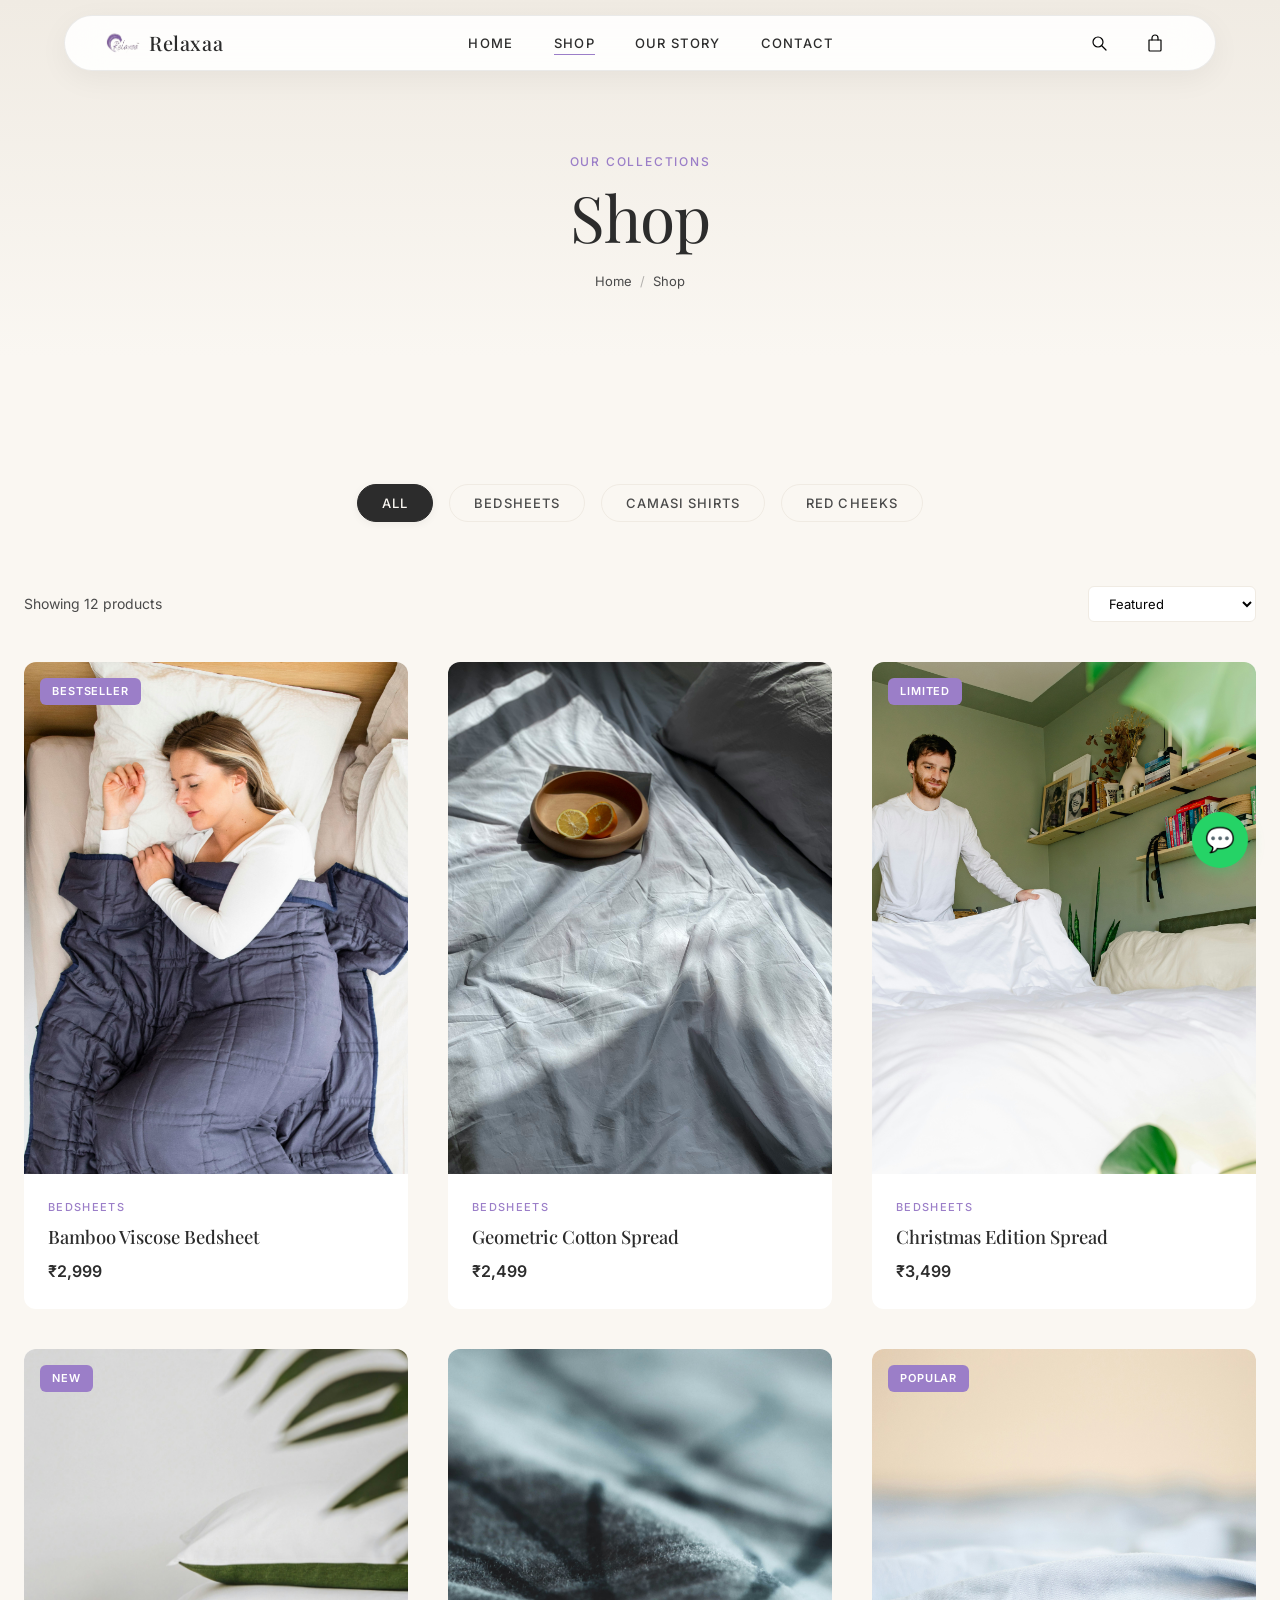
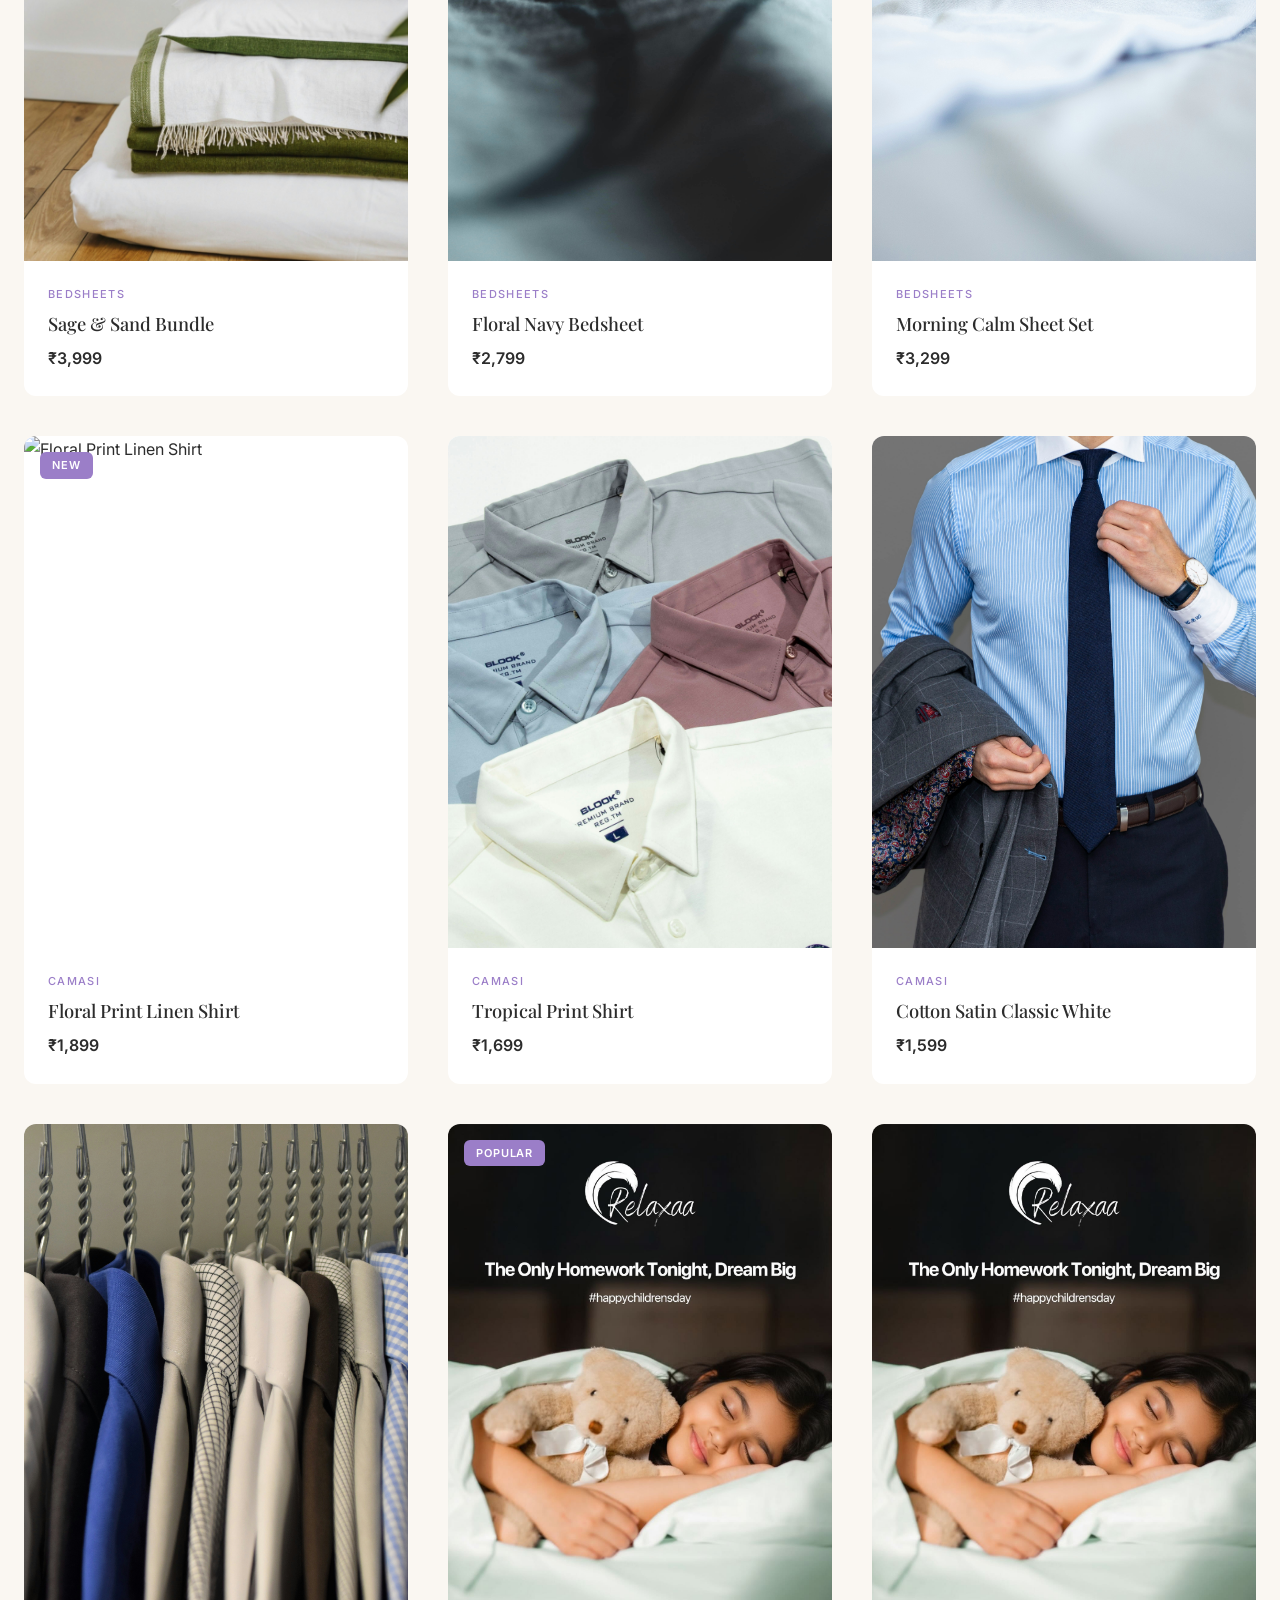
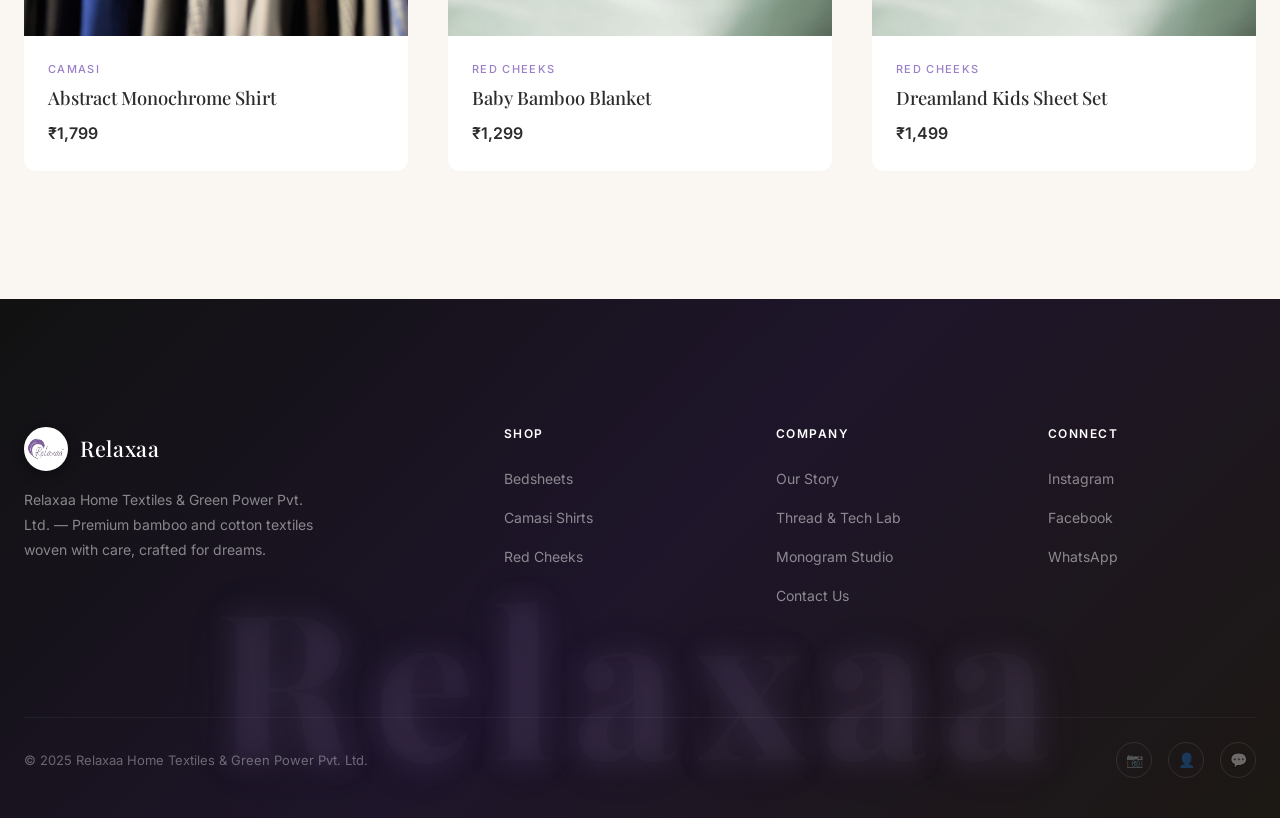
==== checkout.html @ 86653cc5 "initial project commit" ====
<!DOCTYPE html>
<html lang="en">

<head>
    <meta charset="UTF-8">
    <meta name="viewport" content="width=device-width, initial-scale=1.0">
    <title>Checkout — Relaxaa</title>
    <meta name="description" content="Secure Checkout. Finalize your order details to proceed to secure payment.">
    <link rel="stylesheet" href="css/styles.css">
    <style>
        /* Checkout Layout */
        .checkout-grid {
            display: grid;
            grid-template-columns: 1.15fr 0.85fr;
            gap: var(--space-2xl);
            align-items: start;
            margin-bottom: var(--space-3xl);
        }

        @media (max-width: 992px) {
            .checkout-grid {
                grid-template-columns: 1fr;
                gap: var(--space-xl);
            }
        }

        /* Forms Styling */
        .checkout-form-card {
            background: var(--white);
            border: 1px solid var(--cream-dark);
            border-radius: var(--radius-lg);
            padding: var(--space-xl);
            box-shadow: var(--shadow-sm);
        }

        .form-row {
            display: grid;
            grid-template-columns: 1fr 1fr;
            gap: var(--space-md);
            margin-bottom: var(--space-md);
        }

        @media (max-width: 576px) {
            .form-row {
                grid-template-columns: 1fr;
                gap: var(--space-sm);
                margin-bottom: var(--space-sm);
            }
        }

        .form-group {
            margin-bottom: var(--space-md);
        }

        .form-label {
            display: block;
            font-size: 0.75rem;
            text-transform: uppercase;
            letter-spacing: 0.05em;
            font-weight: 600;
            color: var(--charcoal);
            margin-bottom: 6px;
        }

        .form-input {
            width: 100%;
            padding: 0.8125rem var(--space-md);
            border: 1.5px solid var(--cream-dark);
            border-radius: var(--radius-sm);
            font-size: 0.9375rem;
            font-family: inherit;
            color: var(--charcoal);
            outline: none;
            transition: border-color var(--duration-fast) var(--ease-out);
            background: var(--white);
        }

        .form-input:focus {
            border-color: var(--lavender);
        }

        /* Shipping Methods Options */
        .shipping-selector {
            border: 1.5px solid var(--cream-dark);
            border-radius: var(--radius-sm);
            padding: var(--space-md) var(--space-lg);
            margin-bottom: var(--space-sm);
            cursor: pointer;
            display: flex;
            justify-content: space-between;
            align-items: center;
            transition: all var(--duration-fast) var(--ease-out);
            background: var(--white);
        }

        .shipping-selector:hover {
            border-color: var(--lavender-light);
            background: var(--cream);
        }

        .shipping-selector.active {
            border-color: var(--lavender);
            background: var(--cream);
        }

        .shipping-details {
            display: flex;
            align-items: center;
            gap: var(--space-md);
        }

        .shipping-radio {
            appearance: none;
            width: 18px;
            height: 18px;
            border: 1.5px solid var(--cream-dark);
            border-radius: 50%;
            outline: none;
            cursor: pointer;
            display: flex;
            align-items: center;
            justify-content: center;
            transition: all var(--duration-fast) var(--ease-out);
            background: var(--white);
        }

        .shipping-radio:checked {
            border-color: var(--lavender);
            background: var(--lavender);
        }

        .shipping-radio:checked::after {
            content: '';
            width: 8px;
            height: 8px;
            background: var(--white);
            border-radius: 50%;
        }

        .shipping-desc h5 {
            font-family: var(--font-body);
            font-weight: 600;
            color: var(--charcoal);
            font-size: 0.9375rem;
            margin-bottom: 2px;
        }

        .shipping-desc p {
            color: var(--charcoal-light);
            font-size: 0.75rem;
        }

        .shipping-price {
            font-weight: 600;
            color: var(--charcoal);
            font-size: 0.9375rem;
        }

        /* Order Review Panel */
        .order-summary-card {
            position: sticky;
            top: calc(var(--nav-height) + var(--space-md));
            background: var(--cream-dark);
            border: 1px solid var(--cream-dark);
            border-radius: var(--radius-lg);
            padding: var(--space-xl);
            box-shadow: var(--shadow-sm);
        }

        .summary-items-list {
            max-height: 280px;
            overflow-y: auto;
            margin-bottom: var(--space-xl);
            padding-right: 4px;
        }

        /* Custom Scrollbar for list */
        .summary-items-list::-webkit-scrollbar {
            width: 4px;
        }

        .summary-items-list::-webkit-scrollbar-track {
            background: transparent;
        }

        .summary-items-list::-webkit-scrollbar-thumb {
            background: rgba(0, 0, 0, 0.1);
            border-radius: 2px;
        }

        .summary-item-row {
            display: grid;
            grid-template-columns: 60px 1fr auto;
            gap: var(--space-md);
            align-items: center;
            padding-bottom: var(--space-md);
            margin-bottom: var(--space-md);
            border-bottom: 1px solid rgba(0, 0, 0, 0.05);
        }

        .summary-item-row:last-child {
            border-bottom: none;
            margin-bottom: 0;
            padding-bottom: 0;
        }

        .summary-img {
            width: 60px;
            height: 60px;
            border-radius: var(--radius-sm);
            object-fit: cover;
            border: 1px solid rgba(0, 0, 0, 0.05);
        }

        .summary-name {
            font-size: 0.875rem;
            font-weight: 500;
            color: var(--charcoal);
            line-height: 1.3;
        }

        .summary-meta {
            font-size: 0.6875rem;
            color: var(--charcoal-light);
            margin-top: 2px;
        }

        .summary-price {
            font-size: 0.875rem;
            font-weight: 600;
            color: var(--charcoal);
        }

        .totals-breakdown {
            border-top: 1px solid rgba(0, 0, 0, 0.08);
            padding-top: var(--space-md);
            margin-bottom: var(--space-xl);
        }

        .breakdown-row {
            display: flex;
            justify-content: space-between;
            align-items: center;
            font-size: 0.875rem;
            color: var(--charcoal-light);
            margin-bottom: 8px;
        }

        .breakdown-row.total-row {
            font-family: var(--font-heading);
            font-size: 1.35rem;
            color: var(--charcoal);
            font-weight: 600;
            border-top: 1px solid rgba(0, 0, 0, 0.08);
            padding-top: var(--space-md);
            margin-top: var(--space-md);
            margin-bottom: 0;
        }
    </style>
</head>

<body>

    <!-- Navigation -->
    <nav class="navbar scrolled" id="navbar">
        <div class="nav-inner">
            <a href="home.html" class="nav-logo">
                <img src="assets/logo-full.jpg" alt="Relaxaa">
                Relaxaa
            </a>
            <ul class="nav-links">
                <li><a href="home.html" class="nav-link">Home</a></li>
                <li><a href="shop.html" class="nav-link">Shop</a></li>
                <li><a href="story.html" class="nav-link">Our Story</a></li>
                <li><a href="contact.html" class="nav-link">Contact</a></li>
            </ul>
            <div class="nav-actions">
                <button class="nav-action-btn" id="searchToggle" aria-label="Search"
                    onclick="window.location.href='shop.html'">
                    <svg xmlns="http://www.w3.org/2000/svg" width="20" height="20" viewBox="0 0 24 24" fill="none"
                        stroke="currentColor" stroke-width="2" stroke-linecap="round" stroke-linejoin="round">
                        <circle cx="11" cy="11" r="8"></circle>
                        <line x1="21" y1="21" x2="16.65" y2="16.65"></line>
                    </svg>
                </button>
                <button class="nav-action-btn" id="cartToggle" aria-label="Cart">
                    <svg viewBox="0 0 18 18" width="18" height="18" fill="none" stroke="currentColor" stroke-width="1.2" stroke-linecap="round" stroke-linejoin="round">
                        <path d="M3 6h12v10a1 1 0 0 1-1 1H4a1 1 0 0 1-1-1V6z"></path>
                        <path d="M6 6V4a3 3 0 0 1 6 0v2"></path>
                    </svg>
                    <span class="cart-badge" id="cartBadge">0</span>
                </button>
                <div class="hamburger" id="hamburger">
                    <span></span><span></span><span></span>
                </div>
            </div>
        </div>
    </nav>

    <div class="mobile-menu" id="mobileMenu">
        <a href="home.html">Home</a>
        <a href="shop.html">Shop</a>
        <a href="story.html">Our Story</a>
        <a href="contact.html">Contact</a>
    </div>

    <!-- Page Header -->
    <div class="page-header">
        <p class="text-caption">Transactional Funnel</p>
        <h1>Secure Checkout</h1>
        <div class="breadcrumb">
            <a href="home.html">Home</a>
            <span class="sep">/</span>
            <span>Checkout</span>
        </div>
    </div>

    <!-- Checkout Main Section -->
    <section class="section">
        <div class="container">
            <div class="checkout-grid">
                <!-- Left panel: Delivery details -->
                <div class="reveal-left">
                    <form class="checkout-form-card" id="checkoutForm" onsubmit="return false;">
                        <h3 style="margin-bottom: var(--space-md); font-family: var(--font-body); font-weight: 600;">1.
                            Contact Details</h3>
                        <div class="form-row">
                            <div class="form-group">
                                <label class="form-label" for="checkoutEmail">Email Address</label>
                                <input type="email" class="form-input" id="checkoutEmail" required
                                    placeholder="name@domain.com">
                            </div>
                            <div class="form-group">
                                <label class="form-label" for="checkoutMobile">Mobile Phone</label>
                                <input type="tel" class="form-input" id="checkoutMobile" required
                                    placeholder="e.g. +91 98765 43210">
                            </div>
                        </div>

                        <h3
                            style="margin-top: var(--space-xl); margin-bottom: var(--space-md); font-family: var(--font-body); font-weight: 600;">
                            2. Delivery Address</h3>
                        <div class="form-row">
                            <div class="form-group">
                                <label class="form-label" for="checkoutFirstName">First Name</label>
                                <input type="text" class="form-input" id="checkoutFirstName" required
                                    placeholder="John">
                            </div>
                            <div class="form-group">
                                <label class="form-label" for="checkoutLastName">Last Name</label>
                                <input type="text" class="form-input" id="checkoutLastName" required placeholder="Doe">
                            </div>
                        </div>

                        <div class="form-group">
                            <label class="form-label" for="checkoutStreet">Street Address</label>
                            <input type="text" class="form-input" id="checkoutStreet" required
                                placeholder="Flat, suite, street name">
                        </div>

                        <div class="form-row">
                            <div class="form-group">
                                <label class="form-label" for="checkoutCity">Town / City</label>
                                <input type="text" class="form-input" id="checkoutCity" required placeholder="Mumbai">
                            </div>
                            <div class="form-group">
                                <label class="form-label" for="checkoutZip">Postal Code / ZIP</label>
                                <input type="text" class="form-input" id="checkoutZip" required placeholder="400001">
                            </div>
                        </div>

                        <h3
                            style="margin-top: var(--space-xl); margin-bottom: var(--space-md); font-family: var(--font-body); font-weight: 600;">
                            3. Shipping Method</h3>

                        <div class="shipping-selector active" id="shipStandardBox">
                            <div class="shipping-details">
                                <input type="radio" name="shippingMethod" id="shippingStandard" class="shipping-radio"
                                    checked value="standard">
                                <div class="shipping-desc">
                                    <h5>Standard Home Delivery</h5>
                                    <p>Delivery inside 3-5 working days</p>
                                </div>
                            </div>
                            <span class="shipping-price" id="shippingStandardCost">₹99</span>
                        </div>

                        <div class="shipping-selector" id="shipExpressBox">
                            <div class="shipping-details">
                                <input type="radio" name="shippingMethod" id="shippingExpress" class="shipping-radio"
                                    value="express">
                                <div class="shipping-desc">
                                    <h5>Express Courier Delivery</h5>
                                    <p>Guaranteed delivery in 1-2 working days</p>
                                </div>
                            </div>
                            <span class="shipping-price">₹249</span>
                        </div>
                    </form>
                </div>

                <!-- Right panel: Checkout Summary -->
                <div class="reveal-right">
                    <div class="order-summary-card">
                        <h3 style="margin-bottom: var(--space-md); font-family: var(--font-body); font-weight: 600;">
                            Order Summary</h3>

                        <div class="summary-items-list" id="checkoutSummaryList">
                            <!-- Populated dynamically by checkout.js -->
                        </div>

                        <div class="totals-breakdown">
                            <div class="breakdown-row">
                                <span>Cart Subtotal</span>
                                <span id="checkoutSubtotal">₹0</span>
                            </div>
                            <div class="breakdown-row">
                                <span>Shipping Fee</span>
                                <span id="checkoutShipping">₹99</span>
                            </div>
                            <div class="breakdown-row">
                                <span>Taxes (Included)</span>
                                <span id="checkoutTax">₹0</span>
                            </div>
                            <div class="breakdown-row total-row">
                                <span>Grand Total</span>
                                <span id="checkoutGrandTotal">₹0</span>
                            </div>
                        </div>

                        <button class="btn btn-primary" id="btnProceedToPayment" style="width:100%;">Proceed to
                            Payment</button>
                    </div>
                </div>
            </div>
        </div>
    </section>

    <!-- Footer -->
    <footer class="site-footer">
        <div class="container">
            <div class="footer-grid">
                <div class="footer-brand">
                    <div class="nav-logo" style="color:var(--white);margin-bottom:var(--space-sm);">
                        <img src="assets/logo-full.jpg" alt="Relaxaa"
                            style="height:32px;width:32px;border-radius:50%;object-fit:cover;">
                        Relaxaa
                    </div>
                    <p>Premium bamboo and cotton textiles woven with care, crafted for dreams.</p>
                </div>
                <div>
                    <h4 class="footer-heading">Shop</h4>
                    <ul class="footer-links">
                        <li><a href="shop.html?category=bedsheets">Bedsheets</a></li>
                        <li><a href="shop.html?category=camasi">Camasi Shirts</a></li>
                        <li><a href="shop.html?category=redcheeks">Red Cheeks</a></li>
                    </ul>
                </div>
                <div>
                    <h4 class="footer-heading">Company</h4>
                    <ul class="footer-links">
                        <li><a href="story.html">Our Story</a></li>
                        <li><a href="science.html">Thread & Tech Lab</a></li>
                        <li><a href="personalize.html">Monogram Studio</a></li>
                        <li><a href="contact.html">Contact Us</a></li>
                    </ul>
                </div>
                <div>
                    <h4 class="footer-heading">Connect</h4>
                    <ul class="footer-links">
                        <li><a href="https://instagram.com/relaxaa.official" target="_blank">Instagram</a></li>
                        <li><a href="#">Facebook</a></li>
                        <li><a href="#">WhatsApp</a></li>
                    </ul>
                </div>
            </div>
            <div class="footer-bottom">
                <span>© 2025 Relaxaa Home Textiles & Green Power Pvt. Ltd.</span>
            </div>
        </div>
    </footer>

    <!-- Cart Sidebar (Will not be toggled during checkout, but kept for UI consistency) -->
    <div class="cart-overlay" id="cartOverlay"></div>
    <aside class="cart-sidebar" id="cartSidebar">
        <div class="cart-header">
            <h3>Your Cart</h3><button class="cart-close" id="cartClose">✕</button>
        </div>
        <div class="cart-items" id="cartItems">
            <div class="cart-empty">
                <div class="cart-empty-icon">🛒</div>
                <p>Your cart is empty</p>
            </div>
        </div>
        <div class="cart-footer" id="cartFooter" style="display:none;">
            <div class="cart-total"><span>Total</span><span id="cartTotal">₹0</span></div><button
                class="btn btn-primary" style="width:100%;">Checkout</button>
        </div>
    </aside>

    <script src="js/main.js"></script>
    <script src="js/cart.js"></script>
    <script src="js/checkout.js"></script>
</body>

</html>
---- css/styles.css ----
/* ========================================================
   RELAXAA — Global Design System
   Premium Bamboo Textiles Ecommerce
   ======================================================== */

/* ─── Google Fonts ─── */
@import url('https://fonts.googleapis.com/css2?family=Inter:wght@300;400;500;600;700&family=Playfair+Display:ital,wght@0,400;0,500;0,600;0,700;1,400&display=swap');

/* ─── Design Tokens ─── */
:root {
  /* Palette */
  --cream: #FAF7F2;
  --cream-dark: #F0EBE3;
  --lavender: #9B7EC8;
  --lavender-light: #C4B1E0;
  --lavender-glow: rgba(155, 126, 200, 0.35);
  --charcoal: #2C2C2C;
  --charcoal-light: #4A4A4A;
  --bamboo-green: #7BAE7F;
  --bamboo-dark: #5A8F5E;
  --gold: #C9A96E;
  --gold-light: #DDBF8A;
  --rose: #D4A0A0;
  --white: #FFFFFF;
  --black: #111111;
  --overlay: rgba(17, 17, 17, 0.45);
  --glass-bg: rgba(255, 255, 255, 0.85);
  --glass-border: rgba(255, 255, 255, 0.25);

  /* Typography */
  --font-heading: 'Playfair Display', 'Georgia', serif;
  --font-body: 'Inter', 'Helvetica Neue', sans-serif;

  /* Spacing */
  --space-xs: 0.5rem;
  --space-sm: 1rem;
  --space-md: 1.5rem;
  --space-lg: 2.5rem;
  --space-xl: 4rem;
  --space-2xl: 6rem;
  --space-3xl: 8rem;

  /* Radius */
  --radius-sm: 6px;
  --radius-md: 12px;
  --radius-lg: 20px;
  --radius-full: 50%;

  /* Shadows */
  --shadow-sm: 0 2px 8px rgba(0, 0, 0, 0.06);
  --shadow-md: 0 4px 20px rgba(0, 0, 0, 0.08);
  --shadow-lg: 0 8px 40px rgba(0, 0, 0, 0.12);
  --shadow-glow: 0 0 40px var(--lavender-glow);

  /* Transitions */
  --ease-out: cubic-bezier(0.25, 0.46, 0.45, 0.94);
  --ease-smooth: cubic-bezier(0.22, 1, 0.36, 1);
  --duration-fast: 0.2s;
  --duration-normal: 0.4s;
  --duration-slow: 0.7s;

  /* Layout */
  --max-width: 1280px;
  --nav-height: 56px;
}


/* ─── Reset ─── */
*,
*::before,
*::after {
  margin: 0;
  padding: 0;
  box-sizing: border-box;
}

html {
  scroll-behavior: smooth;
  font-size: 16px;
  -webkit-font-smoothing: antialiased;
  -moz-osx-font-smoothing: grayscale;
}

body {
  font-family: var(--font-body);
  font-weight: 400;
  line-height: 1.7;
  color: var(--charcoal);
  background-color: var(--cream);
  overflow-x: hidden;
}

img {
  max-width: 100%;
  height: auto;
  display: block;
}

a {
  text-decoration: none;
  color: inherit;
  transition: color var(--duration-fast) var(--ease-out);
}

ul,
ol {
  list-style: none;
}

button {
  font-family: inherit;
  cursor: pointer;
  border: none;
  background: none;
}

input,
textarea,
select {
  font-family: inherit;
  font-size: 1rem;
  border: none;
  outline: none;
  background: none;
}


/* ─── Typography ─── */
h1,
h2,
h3,
h4,
h5 {
  font-family: var(--font-heading);
  font-weight: 400;
  line-height: 1.15;
  color: var(--charcoal);
}

h1 {
  font-size: clamp(2.4rem, 5vw, 4.5rem);
  letter-spacing: -0.02em;
}

h2 {
  font-size: clamp(2rem, 4vw, 3.2rem);
  letter-spacing: -0.015em;
}

h3 {
  font-size: clamp(1.5rem, 3vw, 2rem);
}

h4 {
  font-size: clamp(1.2rem, 2vw, 1.5rem);
}

.text-sm {
  font-size: 0.875rem;
}

.text-xs {
  font-size: 0.75rem;
}

.text-lg {
  font-size: 1.125rem;
}

.text-caption {
  font-size: 0.75rem;
  text-transform: uppercase;
  letter-spacing: 0.15em;
  font-weight: 500;
  color: var(--charcoal-light);
}


/* ─── Layout Utilities ─── */
.container {
  max-width: var(--max-width);
  margin: 0 auto;
  padding: 0 var(--space-md);
}

.section {
  padding: var(--space-3xl) 0;
}

.grid {
  display: grid;
  gap: var(--space-md);
}

.flex {
  display: flex;
  align-items: center;
}

.flex-between {
  display: flex;
  align-items: center;
  justify-content: space-between;
}


/* ─── Buttons ─── */
.btn {
  display: inline-flex;
  align-items: center;
  justify-content: center;
  gap: 0.5rem;
  padding: 1rem 2.5rem;
  font-size: 0.875rem;
  font-weight: 600;
  text-transform: uppercase;
  letter-spacing: 0.12em;
  border-radius: var(--radius-sm);
  transition: all var(--duration-normal) var(--ease-smooth);
  position: relative;
  overflow: hidden;
}

.btn::after {
  content: '';
  position: absolute;
  inset: 0;
  background: linear-gradient(120deg, transparent 30%, rgba(255, 255, 255, 0.15) 50%, transparent 70%);
  transform: translateX(-100%);
  transition: transform 0.6s var(--ease-smooth);
}

.btn:hover::after {
  transform: translateX(100%);
}

.btn-primary {
  background: var(--charcoal);
  color: var(--cream);
}

.btn-primary:hover {
  background: var(--lavender);
  transform: translateY(-2px);
  box-shadow: var(--shadow-glow);
}

.btn-secondary {
  background: transparent;
  color: var(--charcoal);
  border: 1.5px solid var(--charcoal);
}

.btn-secondary:hover {
  background: var(--charcoal);
  color: var(--cream);
  transform: translateY(-2px);
}

.btn-ghost {
  background: transparent;
  color: var(--charcoal);
  padding: 0.5rem 0;
  text-transform: none;
  letter-spacing: 0.04em;
  border-bottom: 1px solid var(--charcoal);
  border-radius: 0;
}

.btn-ghost:hover {
  color: var(--lavender);
  border-color: var(--lavender);
}


.navbar {
  position: fixed;
  top: 0;
  left: 0;
  width: 100%;
  height: var(--nav-height);
  z-index: 1000;
  transition: all 0.3s cubic-bezier(0.25, 1, 0.5, 1);
  background: rgba(255, 255, 255, 0.72);
  backdrop-filter: saturate(180%) blur(20px);
  -webkit-backdrop-filter: saturate(180%) blur(20px);
  border-bottom: 1px solid rgba(0, 0, 0, 0.08);
  border-radius: 0;
  box-shadow: none;
}

.navbar.scrolled {
  top: 15px;
  left: 5%;
  width: 90%;
  height: 56px;
  background: rgba(255, 255, 255, 0.9);
  border: 1px solid rgba(0, 0, 0, 0.08);
  border-radius: 100px;
  box-shadow: 0 8px 30px rgba(0, 0, 0, 0.05);
}

.navbar.scrolled .nav-inner {
  padding: 0 var(--space-lg);
}

.navbar.scrolled .nav-logo img {
  height: 36px !important;
  width: 36px !important;
}

@media (min-width: 1400px) {
  .navbar.scrolled {
    left: calc((100vw - var(--max-width)) / 2);
    width: var(--max-width);
  }
}

.nav-inner {
  max-width: var(--max-width);
  margin: 0 auto;
  padding: 0 var(--space-md);
  height: 100%;
  display: flex;
  align-items: center;
  justify-content: space-between;
  position: relative;
  transition: all 0.3s cubic-bezier(0.25, 1, 0.5, 1);
}

.nav-logo {
  font-family: var(--font-heading);
  font-size: 1.25rem;
  font-weight: 500;
  letter-spacing: 0.03em;
  color: var(--charcoal);
  display: flex;
  align-items: center;
  gap: 0.5rem;
  transition: all 0.3s var(--ease-smooth);
}

.nav-logo img {
  height: 38px !important;
  width: 38px !important;
  border-radius: 50%;
  object-fit: cover;
  transition: all 0.3s cubic-bezier(0.25, 1, 0.5, 1);
}

.nav-links {
  display: flex;
  gap: var(--space-lg);
}

.nav-link {
  font-size: 0.8125rem;
  font-weight: 500;
  text-transform: uppercase;
  letter-spacing: 0.1em;
  color: var(--charcoal);
  position: relative;
  padding: 0.25rem 0;
}

.nav-link::after {
  content: '';
  position: absolute;
  bottom: 0;
  left: 0;
  width: 0;
  height: 1.5px;
  background: var(--lavender);
  transition: width var(--duration-normal) var(--ease-smooth);
}

.nav-link:hover::after,
.nav-link.active::after {
  width: 100%;
}

.nav-link:hover {
  color: var(--lavender);
}

.nav-actions {
  display: flex;
  align-items: center;
  gap: var(--space-sm);
}

.nav-action-btn {
  width: 40px;
  height: 40px;
  display: flex;
  align-items: center;
  justify-content: center;
  border-radius: var(--radius-full);
  transition: all var(--duration-fast) var(--ease-out);
  position: relative;
  font-size: 1.25rem;
}

.nav-action-btn:hover {
  background: var(--cream-dark);
}

.cart-badge {
  position: absolute;
  top: 2px;
  right: 2px;
  width: 18px;
  height: 18px;
  background: var(--lavender);
  color: var(--white);
  font-size: 0.625rem;
  font-weight: 600;
  border-radius: var(--radius-full);
  display: flex;
  align-items: center;
  justify-content: center;
  opacity: 0;
  transform: scale(0);
  transition: all var(--duration-fast) var(--ease-smooth);
}

.cart-badge.visible {
  opacity: 1;
  transform: scale(1);
}

/* Mobile Hamburger */
.hamburger {
  display: none;
  flex-direction: column;
  justify-content: center;
  align-items: center;
  gap: 4px;
  width: 16px;
  height: 16px;
  cursor: pointer;
  z-index: 1001;
}

.hamburger span {
  display: block;
  width: 100%;
  height: 1.2px;
  background: var(--charcoal);
  transition: transform 0.25s cubic-bezier(0.25, 1, 0.5, 1), opacity 0.25s cubic-bezier(0.25, 1, 0.5, 1);
  transform-origin: center;
}

.hamburger.active span:nth-child(1) {
  transform: translateY(5.2px) rotate(45deg);
}

.hamburger.active span:nth-child(2) {
  opacity: 0;
  transform: scaleX(0);
}

.hamburger.active span:nth-child(3) {
  transform: translateY(-5.2px) rotate(-45deg);
}



/* ─── Hero Section ─── */
.hero {
  position: relative;
  height: 100vh;
  min-height: 600px;
  display: flex;
  align-items: center;
  justify-content: center;
  overflow: hidden;
}

.hero-video-bg {
  position: absolute;
  inset: 0;
  z-index: 0;
}

.hero-video-bg video {
  width: 100%;
  height: 100%;
  object-fit: cover;
}

.hero-overlay {
  position: absolute;
  inset: 0;
  background: linear-gradient(180deg,
      rgba(17, 17, 17, 0.05) 0%,
      rgba(17, 17, 17, 0.18) 50%,
      rgba(17, 17, 17, 0.35) 100%);
  z-index: 1;
}

.hero-content {
  position: relative;
  z-index: 2;
  text-align: center;
  color: var(--white);
  max-width: 720px;
  padding: 0 var(--space-md);
}

.hero-content h1 {
  color: var(--white);
  font-weight: 300;
  margin-bottom: var(--space-sm);
  text-shadow: 0 2px 20px rgba(0, 0, 0, 0.3);
}

.hero-content p {
  font-size: 1.125rem;
  font-weight: 300;
  margin-bottom: var(--space-lg);
  opacity: 0.9;
  line-height: 1.8;
}

.hero .btn-primary {
  background: rgba(255, 255, 255, 0.15);
  backdrop-filter: blur(10px);
  border: 1px solid rgba(255, 255, 255, 0.3);
  color: var(--white);
}

.hero .btn-primary:hover {
  background: var(--lavender);
  border-color: var(--lavender);
  box-shadow: var(--shadow-glow);
}

.hero-scroll-indicator {
  position: absolute;
  bottom: 2rem;
  left: 50%;
  transform: translateX(-50%);
  z-index: 2;
  display: flex;
  flex-direction: column;
  align-items: center;
  gap: 0.5rem;
  color: var(--white);
  opacity: 0.7;
  animation: float 2.5s ease-in-out infinite;
}

.hero-scroll-indicator span {
  font-size: 0.625rem;
  text-transform: uppercase;
  letter-spacing: 0.2em;
}

.scroll-line {
  width: 1px;
  height: 40px;
  background: linear-gradient(to bottom, var(--white), transparent);
  animation: scrollPulse 2s ease-in-out infinite;
}


/* ─── Section Headers ─── */
.section-header {
  text-align: center;
  margin-bottom: var(--space-xl);
}

.section-header .text-caption {
  margin-bottom: var(--space-xs);
  color: var(--lavender);
}

.section-header h2 {
  margin-bottom: var(--space-sm);
}

.section-header p {
  max-width: 560px;
  margin: 0 auto;
  color: var(--charcoal-light);
}

.section-divider {
  width: 60px;
  height: 1.5px;
  background: linear-gradient(to right, var(--lavender), var(--gold));
  margin: var(--space-sm) auto;
  border: none;
}


/* ─── Product Cards ─── */
.product-card {
  background: var(--white);
  border-radius: var(--radius-md);
  overflow: hidden;
  transition: all var(--duration-normal) var(--ease-smooth);
  cursor: pointer;
  position: relative;
}

.product-card:hover {
  transform: translateY(-8px);
  box-shadow: var(--shadow-lg);
}

.product-card-image {
  position: relative;
  aspect-ratio: 3 / 4;
  overflow: hidden;
}

.product-card-image img {
  width: 100%;
  height: 100%;
  object-fit: cover;
  transition: transform var(--duration-slow) var(--ease-smooth);
}

.product-card:hover .product-card-image img {
  transform: scale(1.06);
}

.product-card-badge {
  position: absolute;
  top: var(--space-sm);
  left: var(--space-sm);
  padding: 0.25rem 0.75rem;
  background: var(--lavender);
  color: var(--white);
  font-size: 0.6875rem;
  font-weight: 600;
  text-transform: uppercase;
  letter-spacing: 0.08em;
  border-radius: var(--radius-sm);
}

.product-card-actions {
  position: absolute;
  bottom: var(--space-sm);
  right: var(--space-sm);
  display: flex;
  gap: 0.5rem;
  opacity: 0;
  transform: translateY(10px);
  transition: all var(--duration-normal) var(--ease-smooth);
}

.product-card:hover .product-card-actions {
  opacity: 1;
  transform: translateY(0);
}

.product-card-action-btn {
  width: 40px;
  height: 40px;
  background: var(--white);
  border-radius: var(--radius-full);
  display: flex;
  align-items: center;
  justify-content: center;
  box-shadow: var(--shadow-md);
  transition: all var(--duration-fast) var(--ease-out);
  font-size: 1rem;
}

.product-card-action-btn:hover {
  background: var(--charcoal);
  color: var(--white);
}

.product-card-info {
  padding: var(--space-md);
}

.product-card-category {
  font-size: 0.6875rem;
  text-transform: uppercase;
  letter-spacing: 0.12em;
  color: var(--lavender);
  font-weight: 500;
  margin-bottom: 0.25rem;
}

.product-card-name {
  font-family: var(--font-heading);
  font-size: 1.15rem;
  font-weight: 500;
  margin-bottom: 0.375rem;
  color: var(--charcoal);
}

.product-card-price {
  font-size: 1rem;
  font-weight: 600;
  color: var(--charcoal);
}

.product-card-price .original-price {
  color: var(--charcoal-light);
  text-decoration: line-through;
  font-weight: 400;
  font-size: 0.875rem;
  margin-left: 0.5rem;
}


/* ─── Collection Cards ─── */
.collection-card {
  position: relative;
  border-radius: var(--radius-lg);
  overflow: hidden;
  aspect-ratio: 4 / 5;
  cursor: pointer;
}

.collection-card img {
  width: 100%;
  height: 100%;
  object-fit: cover;
  transition: transform var(--duration-slow) var(--ease-smooth);
}

.collection-card:hover img {
  transform: scale(1.08);
}

.collection-card-overlay {
  position: absolute;
  inset: 0;
  background: linear-gradient(0deg, rgba(0, 0, 0, 0.6) 0%, transparent 60%);
  display: flex;
  flex-direction: column;
  justify-content: flex-end;
  padding: var(--space-lg);
  transition: background var(--duration-normal) var(--ease-out);
}

.collection-card:hover .collection-card-overlay {
  background: linear-gradient(0deg, rgba(0, 0, 0, 0.7) 0%, rgba(0, 0, 0, 0.1) 60%);
}

.collection-card-overlay h3 {
  color: var(--white);
  font-size: 1.75rem;
  margin-bottom: 0.5rem;
}

.collection-card-overlay p {
  color: rgba(255, 255, 255, 0.8);
  font-size: 0.875rem;
  margin-bottom: var(--space-sm);
}

.collection-card-overlay .btn-ghost {
  color: var(--white);
  border-color: rgba(255, 255, 255, 0.5);
  align-self: flex-start;
}

.collection-card-overlay .btn-ghost:hover {
  color: var(--lavender-light);
  border-color: var(--lavender-light);
}


/* ─── Glass Panel ─── */
.glass-panel {
  background: var(--glass-bg);
  backdrop-filter: blur(20px);
  -webkit-backdrop-filter: blur(20px);
  border: 1px solid var(--glass-border);
  border-radius: var(--radius-md);
}


/* ─── Split Section ─── */
.split-section {
  display: grid;
  grid-template-columns: 1fr 1fr;
  gap: var(--space-xl);
  align-items: center;
}

.split-section.reverse {
  direction: rtl;
}

.split-section.reverse>* {
  direction: ltr;
}

.split-image {
  border-radius: var(--radius-lg);
  overflow: hidden;
  aspect-ratio: 4 / 5;
}

.split-image img {
  width: 100%;
  height: 100%;
  object-fit: cover;
}

.split-text {
  padding: var(--space-xl);
}

.split-text .text-caption {
  margin-bottom: var(--space-sm);
  color: var(--lavender);
}

.split-text h2 {
  margin-bottom: var(--space-md);
}

.split-text p {
  color: var(--charcoal-light);
  margin-bottom: var(--space-lg);
}


/* ─── Carousel / Horizontal Scroll ─── */
.scroll-row {
  display: flex;
  gap: var(--space-md);
  overflow-x: auto;
  scroll-snap-type: x mandatory;
  padding-bottom: var(--space-sm);
  -ms-overflow-style: none;
  scrollbar-width: none;
}

.scroll-row::-webkit-scrollbar {
  display: none;
}

.scroll-row>* {
  scroll-snap-align: start;
  flex-shrink: 0;
}


/* ─── Instagram Grid ─── */
.instagram-grid {
  display: grid;
  grid-template-columns: repeat(6, 1fr);
  gap: 4px;
}

.instagram-item {
  aspect-ratio: 1;
  overflow: hidden;
  cursor: pointer;
  position: relative;
}

.instagram-item img {
  width: 100%;
  height: 100%;
  object-fit: cover;
  transition: transform var(--duration-normal) var(--ease-smooth);
}

.instagram-item:hover img {
  transform: scale(1.1);
}

.instagram-item::after {
  content: '♡';
  position: absolute;
  inset: 0;
  background: rgba(155, 126, 200, 0.4);
  display: flex;
  align-items: center;
  justify-content: center;
  color: white;
  font-size: 1.5rem;
  opacity: 0;
  transition: opacity var(--duration-fast) var(--ease-out);
}

.instagram-item:hover::after {
  opacity: 1;
}


/* ─── Shop Filter Bar ─── */
.filter-bar {
  display: flex;
  align-items: center;
  justify-content: center;
  gap: var(--space-sm);
  margin-bottom: var(--space-xl);
  flex-wrap: wrap;
}

.filter-btn {
  padding: 0.625rem 1.5rem;
  font-size: 0.8125rem;
  font-weight: 500;
  text-transform: uppercase;
  letter-spacing: 0.08em;
  border-radius: 100px;
  border: 1.5px solid var(--cream-dark);
  color: var(--charcoal-light);
  transition: all var(--duration-fast) var(--ease-out);
}

.filter-btn:hover,
.filter-btn.active {
  border-color: var(--charcoal);
  color: var(--charcoal);
  background: var(--white);
  box-shadow: var(--shadow-sm);
}

.filter-btn.active {
  background: var(--charcoal);
  color: var(--cream);
  border-color: var(--charcoal);
}


/* ─── Product Grid ─── */
.product-grid {
  display: grid;
  grid-template-columns: repeat(3, 1fr);
  gap: var(--space-lg);
}


/* ─── Product Detail ─── */
.product-detail {
  display: grid;
  grid-template-columns: 1fr 1fr;
  gap: var(--space-2xl);
  padding-top: calc(var(--nav-height) + var(--space-xl));
}

.product-gallery {
  position: sticky;
  top: calc(var(--nav-height) + var(--space-lg));
}

.product-gallery-main {
  border-radius: var(--radius-lg);
  overflow: hidden;
  aspect-ratio: 3 / 4;
  margin-bottom: var(--space-sm);
  background: var(--cream-dark);
}

.product-gallery-main img {
  width: 100%;
  height: 100%;
  object-fit: cover;
}

.product-gallery-thumbs {
  display: flex;
  gap: 0.5rem;
}

.product-gallery-thumbs img {
  width: 72px;
  height: 72px;
  object-fit: cover;
  border-radius: var(--radius-sm);
  cursor: pointer;
  opacity: 0.5;
  transition: opacity var(--duration-fast) var(--ease-out);
  border: 2px solid transparent;
}

.product-gallery-thumbs img.active,
.product-gallery-thumbs img:hover {
  opacity: 1;
  border-color: var(--lavender);
}

.product-info {
  padding-top: var(--space-md);
}

.product-info .text-caption {
  color: var(--lavender);
  margin-bottom: var(--space-xs);
}

.product-info h1 {
  font-size: clamp(1.8rem, 3vw, 2.5rem);
  margin-bottom: var(--space-sm);
}

.product-price-tag {
  font-size: 1.5rem;
  font-weight: 600;
  color: var(--charcoal);
  margin-bottom: var(--space-lg);
}

.product-price-tag .original-price {
  text-decoration: line-through;
  color: var(--charcoal-light);
  font-weight: 400;
  font-size: 1.1rem;
  margin-left: 0.5rem;
}

.product-description {
  color: var(--charcoal-light);
  margin-bottom: var(--space-lg);
  line-height: 1.9;
}

/* Size Selector */
.size-selector {
  margin-bottom: var(--space-lg);
}

.size-selector label {
  display: block;
  font-size: 0.8125rem;
  font-weight: 500;
  text-transform: uppercase;
  letter-spacing: 0.08em;
  margin-bottom: var(--space-xs);
}

.size-options {
  display: flex;
  gap: 0.5rem;
}

.size-option {
  width: 48px;
  height: 48px;
  display: flex;
  align-items: center;
  justify-content: center;
  border: 1.5px solid var(--cream-dark);
  border-radius: var(--radius-sm);
  font-size: 0.8125rem;
  font-weight: 500;
  transition: all var(--duration-fast) var(--ease-out);
}

.size-option:hover,
.size-option.selected {
  border-color: var(--charcoal);
  background: var(--charcoal);
  color: var(--cream);
}

/* Quantity */
.qty-selector {
  display: flex;
  align-items: center;
  gap: var(--space-sm);
  margin-bottom: var(--space-lg);
}

.qty-selector label {
  font-size: 0.8125rem;
  font-weight: 500;
  text-transform: uppercase;
  letter-spacing: 0.08em;
}

.qty-controls {
  display: flex;
  align-items: center;
  border: 1.5px solid var(--cream-dark);
  border-radius: var(--radius-sm);
}

.qty-btn {
  width: 40px;
  height: 40px;
  display: flex;
  align-items: center;
  justify-content: center;
  font-size: 1.1rem;
  transition: background var(--duration-fast) var(--ease-out);
}

.qty-btn:hover {
  background: var(--cream-dark);
}

.qty-value {
  width: 48px;
  text-align: center;
  font-weight: 500;
  border-left: 1.5px solid var(--cream-dark);
  border-right: 1.5px solid var(--cream-dark);
  height: 40px;
  line-height: 40px;
}

.add-to-cart-btn {
  width: 100%;
  padding: 1rem;
  font-size: 0.875rem;
  margin-bottom: var(--space-sm);
}


/* ─── Cart Sidebar ─── */
.cart-overlay {
  position: fixed;
  inset: 0;
  background: rgba(0, 0, 0, 0.4);
  z-index: 2000;
  opacity: 0;
  visibility: hidden;
  transition: all var(--duration-normal) var(--ease-out);
}

.cart-overlay.open {
  opacity: 1;
  visibility: visible;
}

.cart-sidebar {
  position: fixed;
  top: 0;
  right: 0;
  width: 420px;
  max-width: 90vw;
  height: 100vh;
  background: var(--white);
  z-index: 2001;
  transform: translateX(100%);
  transition: transform var(--duration-normal) var(--ease-smooth);
  display: flex;
  flex-direction: column;
}

.cart-sidebar.open {
  transform: translateX(0);
}

.cart-header {
  padding: var(--space-md) var(--space-lg);
  border-bottom: 1px solid var(--cream-dark);
  display: flex;
  align-items: center;
  justify-content: space-between;
}

.cart-header h3 {
  font-size: 1.25rem;
}

.cart-close {
  font-size: 1.5rem;
  padding: 0.5rem;
  transition: color var(--duration-fast);
}

.cart-close:hover {
  color: var(--lavender);
}

.cart-items {
  flex: 1;
  overflow-y: auto;
  padding: var(--space-md) var(--space-lg);
}

.cart-item {
  display: flex;
  gap: var(--space-md);
  padding: var(--space-md) 0;
  border-bottom: 1px solid var(--cream-dark);
}

.cart-item-image {
  width: 80px;
  height: 100px;
  border-radius: var(--radius-sm);
  overflow: hidden;
  flex-shrink: 0;
}

.cart-item-image img {
  width: 100%;
  height: 100%;
  object-fit: cover;
}

.cart-item-details {
  flex: 1;
}

.cart-item-name {
  font-family: var(--font-heading);
  font-size: 1rem;
  font-weight: 500;
  margin-bottom: 0.25rem;
}

.cart-item-meta {
  font-size: 0.75rem;
  color: var(--charcoal-light);
  margin-bottom: 0.5rem;
}

.cart-item-price {
  font-weight: 600;
}

.cart-item-remove {
  font-size: 0.75rem;
  color: var(--charcoal-light);
  text-decoration: underline;
  margin-top: 0.5rem;
}

.cart-item-remove:hover {
  color: var(--rose);
}

.cart-footer {
  padding: var(--space-md) var(--space-lg);
  border-top: 1px solid var(--cream-dark);
}

.cart-total {
  display: flex;
  justify-content: space-between;
  font-size: 1.125rem;
  font-weight: 600;
  margin-bottom: var(--space-md);
}

.cart-empty {
  text-align: center;
  padding: var(--space-2xl) 0;
  color: var(--charcoal-light);
}

.cart-empty-icon {
  font-size: 3rem;
  margin-bottom: var(--space-sm);
  opacity: 0.4;
}


/* ─── Modal (Quick View) ─── */
.modal-overlay {
  position: fixed;
  inset: 0;
  background: rgba(0, 0, 0, 0.5);
  z-index: 3000;
  display: flex;
  align-items: center;
  justify-content: center;
  opacity: 0;
  visibility: hidden;
  transition: all var(--duration-normal) var(--ease-out);
}

.modal-overlay.open {
  opacity: 1;
  visibility: visible;
}

.modal {
  background: var(--white);
  border-radius: var(--radius-lg);
  max-width: 900px;
  width: 90%;
  max-height: 85vh;
  overflow-y: auto;
  transform: scale(0.9) translateY(20px);
  transition: transform var(--duration-normal) var(--ease-smooth);
  display: grid;
  grid-template-columns: 1fr 1fr;
}

.modal-overlay.open .modal {
  transform: scale(1) translateY(0);
}

.modal-image {
  aspect-ratio: 3 / 4;
  overflow: hidden;
  border-radius: var(--radius-lg) 0 0 var(--radius-lg);
}

.modal-image img {
  width: 100%;
  height: 100%;
  object-fit: cover;
}

.modal-content {
  padding: var(--space-xl);
  display: flex;
  flex-direction: column;
  justify-content: center;
}

.modal-close {
  position: absolute;
  top: var(--space-sm);
  right: var(--space-sm);
  width: 40px;
  height: 40px;
  display: flex;
  align-items: center;
  justify-content: center;
  border-radius: var(--radius-full);
  background: var(--white);
  box-shadow: var(--shadow-md);
  font-size: 1.25rem;
  transition: all var(--duration-fast);
  z-index: 1;
}

.modal-close:hover {
  background: var(--charcoal);
  color: var(--white);
}


/* ─── Contact Form ─── */
.form-group {
  margin-bottom: var(--space-md);
}

.form-group label {
  display: block;
  font-size: 0.8125rem;
  font-weight: 500;
  text-transform: uppercase;
  letter-spacing: 0.08em;
  margin-bottom: var(--space-xs);
  color: var(--charcoal);
}

.form-group input,
.form-group textarea {
  width: 100%;
  padding: 0.875rem var(--space-sm);
  border: 1.5px solid var(--cream-dark);
  border-radius: var(--radius-sm);
  background: var(--white);
  font-size: 0.9375rem;
  transition: border-color var(--duration-fast) var(--ease-out);
}

.form-group input:focus,
.form-group textarea:focus {
  border-color: var(--lavender);
  box-shadow: 0 0 0 3px var(--lavender-glow);
}

.form-group textarea {
  min-height: 140px;
  resize: vertical;
}


/* ─── Footer ─── */
.site-footer {
  position: relative;
  background: linear-gradient(135deg, #111111 0%, #1e152a 50%, #1c1813 100%);
  color: rgba(255, 255, 255, 0.7);
  padding: var(--space-3xl) 0 var(--space-lg);
  overflow: hidden;
}

.site-footer::after {
  content: 'Relaxaa';
  position: absolute;
  bottom: -2rem;
  left: 50%;
  transform: translateX(-50%);
  font-size: clamp(6rem, 16vw, 14rem);
  font-family: var(--font-heading);
  font-weight: 700;
  color: rgba(255, 255, 255, 0.015);
  text-shadow: 0 0 30px rgba(155, 126, 200, 0.15), 0 0 60px rgba(155, 126, 200, 0.08);
  pointer-events: none;
  z-index: 0;
  letter-spacing: 0.08em;
  user-select: none;
  width: 100%;
  text-align: center;
}

.footer-grid {
  display: grid;
  grid-template-columns: 2fr 1fr 1fr 1fr;
  gap: var(--space-xl);
  margin-bottom: var(--space-2xl);
  position: relative;
  z-index: 1;
}

.footer-brand {
  max-width: 300px;
}

.footer-brand .nav-logo {
  color: var(--white);
  margin-bottom: var(--space-sm);
  display: flex;
  align-items: center;
  gap: 0.75rem;
  font-size: 1.35rem;
}

.footer-brand .nav-logo img {
  height: 44px !important;
  width: 44px !important;
  border-radius: var(--radius-full);
  border: 2px solid var(--white);
  background: var(--white);
  box-shadow: 0 4px 12px rgba(0, 0, 0, 0.35);
  object-fit: cover;
}

.footer-brand p {
  font-size: 0.875rem;
  line-height: 1.8;
  opacity: 0.7;
}

.footer-heading {
  font-family: var(--font-body);
  font-size: 0.75rem;
  font-weight: 600;
  text-transform: uppercase;
  letter-spacing: 0.12em;
  color: var(--white);
  margin-bottom: var(--space-md);
}

.footer-links li {
  margin-bottom: 0.75rem;
}

.footer-links a {
  font-size: 0.875rem;
  opacity: 0.7;
  transition: opacity var(--duration-fast);
}

.footer-links a:hover {
  opacity: 1;
  color: var(--lavender-light);
}

.footer-bottom {
  border-top: 1px solid rgba(255, 255, 255, 0.1);
  padding-top: var(--space-md);
  display: flex;
  align-items: center;
  justify-content: space-between;
  font-size: 0.8125rem;
  opacity: 0.5;
  position: relative;
  z-index: 1;
}

.footer-socials {
  display: flex;
  gap: var(--space-sm);
}

.footer-socials a {
  width: 36px;
  height: 36px;
  display: flex;
  align-items: center;
  justify-content: center;
  border-radius: var(--radius-full);
  border: 1px solid rgba(255, 255, 255, 0.2);
  transition: all var(--duration-fast);
  font-size: 0.875rem;
}

.footer-socials a:hover {
  border-color: var(--lavender);
  background: var(--lavender);
  color: var(--white);
}


/* ─── WhatsApp Float ─── */
.whatsapp-float {
  position: fixed;
  bottom: 2rem;
  right: 2rem;
  width: 56px;
  height: 56px;
  background: #25D366;
  border-radius: var(--radius-full);
  display: flex;
  align-items: center;
  justify-content: center;
  color: white;
  font-size: 1.5rem;
  box-shadow: 0 4px 16px rgba(37, 211, 102, 0.4);
  z-index: 999;
  transition: all var(--duration-fast) var(--ease-out);
  animation: float 3s ease-in-out infinite;
}

.whatsapp-float:hover {
  transform: scale(1.1);
  box-shadow: 0 6px 24px rgba(37, 211, 102, 0.5);
}


/* ─── Splash Screen ─── */
.splash-screen {
  position: fixed;
  inset: 0;
  background: var(--cream);
  display: flex;
  flex-direction: column;
  align-items: center;
  justify-content: center;
  z-index: 9999;
}

.splash-logo {
  width: 120px;
  height: auto;
  opacity: 0;
  animation: splashFadeIn 1s var(--ease-smooth) 0.3s forwards;
}

.splash-title {
  font-family: var(--font-heading);
  font-size: clamp(2.5rem, 5vw, 4rem);
  font-weight: 300;
  color: var(--charcoal);
  opacity: 0;
  transform: translateY(20px);
  animation: splashSlideUp 1s var(--ease-smooth) 0.8s forwards;
  margin-top: var(--space-md);
}

.splash-tagline {
  font-size: 0.875rem;
  color: var(--charcoal-light);
  letter-spacing: 0.2em;
  text-transform: uppercase;
  opacity: 0;
  animation: splashFadeIn 1s var(--ease-smooth) 1.5s forwards;
  margin-top: var(--space-sm);
}

.splash-glow {
  position: absolute;
  width: 300px;
  height: 300px;
  border-radius: var(--radius-full);
  background: var(--lavender-glow);
  filter: blur(80px);
  opacity: 0;
  animation: splashGlow 2s var(--ease-smooth) 0.5s forwards;
}

.splash-screen.exit {
  animation: splashExit 0.8s var(--ease-smooth) forwards;
}


/* ─── Scroll Reveal ─── */
.reveal {
  opacity: 0;
  transform: translateY(40px);
  transition: opacity 0.8s var(--ease-smooth), transform 0.8s var(--ease-smooth);
}

.reveal.visible {
  opacity: 1;
  transform: translateY(0);
}

.reveal-left {
  opacity: 0;
  transform: translateX(-40px);
  transition: opacity 0.8s var(--ease-smooth), transform 0.8s var(--ease-smooth);
}

.reveal-left.visible {
  opacity: 1;
  transform: translateX(0);
}

.reveal-right {
  opacity: 0;
  transform: translateX(40px);
  transition: opacity 0.8s var(--ease-smooth), transform 0.8s var(--ease-smooth);
}

.reveal-right.visible {
  opacity: 1;
  transform: translateX(0);
}

.reveal-scale {
  opacity: 0;
  transform: scale(0.92);
  transition: opacity 0.8s var(--ease-smooth), transform 0.8s var(--ease-smooth);
}

.reveal-scale.visible {
  opacity: 1;
  transform: scale(1);
}


/* ─── Keyframe Animations ─── */
@keyframes splashFadeIn {
  to {
    opacity: 1;
  }
}

@keyframes splashSlideUp {
  to {
    opacity: 1;
    transform: translateY(0);
  }
}

@keyframes splashGlow {
  0% {
    opacity: 0;
    transform: scale(0.5);
  }

  50% {
    opacity: 0.6;
    transform: scale(1.2);
  }

  100% {
    opacity: 0.3;
    transform: scale(1);
  }
}

@keyframes splashExit {
  to {
    opacity: 0;
    transform: scale(1.05);
    visibility: hidden;
  }
}

@keyframes float {

  0%,
  100% {
    transform: translateY(0);
  }

  50% {
    transform: translateY(-8px);
  }
}

@keyframes scrollPulse {

  0%,
  100% {
    opacity: 1;
  }

  50% {
    opacity: 0.3;
  }
}

@keyframes shimmer {
  0% {
    background-position: -200% 0;
  }

  100% {
    background-position: 200% 0;
  }
}

@keyframes fadeInUp {
  from {
    opacity: 0;
    transform: translateY(30px);
  }

  to {
    opacity: 1;
    transform: translateY(0);
  }
}

@keyframes pulse {

  0%,
  100% {
    transform: scale(1);
  }

  50% {
    transform: scale(1.05);
  }
}


/* ─── Page Header (non-home) ─── */
.page-header {
  padding: calc(var(--nav-height) + var(--space-2xl)) 0 var(--space-xl);
  text-align: center;
  background: linear-gradient(180deg, var(--cream-dark) 0%, var(--cream) 100%);
}

.page-header .text-caption {
  color: var(--lavender);
  margin-bottom: var(--space-xs);
}

.page-header h1 {
  margin-bottom: var(--space-sm);
}

.breadcrumb {
  display: flex;
  align-items: center;
  justify-content: center;
  gap: 0.5rem;
  font-size: 0.8125rem;
  color: var(--charcoal-light);
  margin-top: var(--space-sm);
}

.breadcrumb a:hover {
  color: var(--lavender);
}

.breadcrumb .sep {
  opacity: 0.4;
}


/* ─── Tabs ─── */
.tabs {
  display: flex;
  border-bottom: 1.5px solid var(--cream-dark);
  margin-bottom: var(--space-lg);
}

.tab-btn {
  padding: var(--space-sm) var(--space-md);
  font-size: 0.8125rem;
  font-weight: 500;
  text-transform: uppercase;
  letter-spacing: 0.06em;
  color: var(--charcoal-light);
  border-bottom: 2px solid transparent;
  margin-bottom: -1.5px;
  transition: all var(--duration-fast);
}

.tab-btn:hover,
.tab-btn.active {
  color: var(--charcoal);
  border-bottom-color: var(--lavender);
}

.tab-content {
  display: none;
}

.tab-content.active {
  display: block;
  animation: fadeInUp 0.4s var(--ease-smooth);
}


/* ─── Timeline ─── */
.timeline {
  position: relative;
  max-width: 700px;
  margin: 0 auto;
}

.timeline::before {
  content: '';
  position: absolute;
  left: 50%;
  top: 0;
  bottom: 0;
  width: 1px;
  background: linear-gradient(to bottom, var(--lavender), var(--cream-dark));
  transform: translateX(-50%);
}

.timeline-item {
  position: relative;
  padding: var(--space-lg) 0;
  display: grid;
  grid-template-columns: 1fr 1fr;
  gap: var(--space-lg);
}

.timeline-dot {
  position: absolute;
  left: 50%;
  top: var(--space-lg);
  width: 14px;
  height: 14px;
  background: var(--lavender);
  border: 3px solid var(--cream);
  border-radius: var(--radius-full);
  transform: translateX(-50%);
  z-index: 1;
}

.timeline-year {
  font-family: var(--font-heading);
  font-size: 2rem;
  color: var(--lavender);
  text-align: right;
  padding-right: var(--space-lg);
}

.timeline-text {
  padding-left: var(--space-lg);
}

.timeline-text h4 {
  margin-bottom: 0.5rem;
}

.timeline-text p {
  font-size: 0.9375rem;
  color: var(--charcoal-light);
}


/* ─── Mobile Menu ─── */
.mobile-menu {
  position: fixed;
  top: 56px;
  left: 0;
  right: 0;
  bottom: 0;
  background: rgba(255, 255, 255, 0.98);
  backdrop-filter: blur(20px);
  -webkit-backdrop-filter: blur(20px);
  z-index: 999;
  display: flex;
  flex-direction: column;
  align-items: stretch;
  justify-content: flex-start;
  padding: 2rem var(--space-lg);
  gap: 0;
  opacity: 0;
  visibility: hidden;
  transition: transform 0.3s cubic-bezier(0.25, 1, 0.5, 1), opacity 0.3s cubic-bezier(0.25, 1, 0.5, 1);
  transform: translateY(-20px);
}

.navbar.scrolled~.mobile-menu {
  top: 58px;
}

.mobile-menu.open {
  opacity: 1;
  visibility: visible;
  transform: translateY(0);
}

.mobile-menu a {
  font-family: var(--font-body);
  font-size: 1.25rem;
  font-weight: 500;
  color: var(--charcoal);
  padding: 1rem 0;
  border-bottom: 1px solid rgba(0, 0, 0, 0.05);
  transition: all 0.25s var(--ease-smooth);
  text-decoration: none;
  opacity: 0.95;
}

.mobile-menu a:hover {
  color: var(--lavender);
  padding-left: 8px;
}


/* ─── Responsive ─── */
@media (max-width: 1024px) {
  .product-grid {
    grid-template-columns: repeat(2, 1fr);
  }

  .footer-grid {
    grid-template-columns: 1fr 1fr;
    gap: var(--space-lg);
  }

  .split-section {
    grid-template-columns: 1fr;
    gap: var(--space-lg);
  }

  .split-section.reverse {
    direction: ltr;
  }

  .product-detail {
    grid-template-columns: 1fr;
    gap: var(--space-lg);
  }

  .product-gallery {
    position: static;
  }

  .modal {
    grid-template-columns: 1fr;
  }

  .modal-image {
    aspect-ratio: 16/9;
    border-radius: var(--radius-lg) var(--radius-lg) 0 0;
  }
}

@media (max-width: 768px) {
  .nav-links {
    display: none;
  }

  .hamburger {
    display: flex;
  }

  .instagram-grid {
    grid-template-columns: repeat(3, 1fr);
  }

  .footer-grid {
    grid-template-columns: 1fr;
    gap: var(--space-lg);
  }

  .product-grid {
    grid-template-columns: repeat(2, 1fr);
    gap: var(--space-sm);
  }

  h1 {
    font-size: clamp(1.8rem, 6vw, 2.8rem);
  }

  .section {
    padding: var(--space-2xl) 0;
  }

  .hero-content h1 {
    font-size: clamp(2rem, 7vw, 3rem);
  }

  .timeline-item {
    grid-template-columns: 1fr;
    padding-left: var(--space-lg);
  }

  .timeline::before {
    left: 0;
  }

  .timeline-dot {
    left: 0;
  }

  .timeline-year {
    text-align: left;
    padding-right: 0;
  }

  .timeline-text {
    padding-left: 0;
  }
}

@media (max-width: 480px) {
  .product-grid {
    grid-template-columns: 1fr;
  }

  .filter-bar {
    gap: 0.5rem;
  }

  .filter-btn {
    padding: 0.5rem 1rem;
    font-size: 0.75rem;
  }

  .collection-card {
    aspect-ratio: 3 / 4;
  }

  .hero {
    min-height: 500px;
  }
}


/* ─── Inline Navbar Search ─── */
.search-active .nav-logo {
  opacity: 1;
  /* keep logo visible on PC */
}

.search-active .nav-links,
.search-active .nav-actions {
  opacity: 0;
  pointer-events: none;
  transform: translateY(-5px);
}

.search-bar-inline {
  position: absolute;
  right: 1.5rem;
  top: 50%;
  transform: translateY(-50%) scaleX(0.9);
  transform-origin: right center;
  width: 0;
  max-width: 450px;
  opacity: 0;
  pointer-events: none;
  display: flex;
  align-items: center;
  gap: 0.5rem;
  background: rgba(0, 0, 0, 0.04);
  border: 1px solid rgba(0, 0, 0, 0.05);
  border-radius: 100px;
  padding: 0;
  height: 38px;
  transition: all 0.35s cubic-bezier(0.25, 1, 0.5, 1);
  z-index: 10;
  box-sizing: border-box;
}

.navbar.scrolled .search-bar-inline {
  background: rgba(0, 0, 0, 0.04);
  border: 1px solid rgba(0, 0, 0, 0.05);
}

.search-active .search-bar-inline {
  width: 360px;
  opacity: 1;
  pointer-events: auto;
  transform: translateY(-50%) scaleX(1);
  padding: 0 0.5rem 0 1rem;
}

.search-bar-inline input {
  flex: 1;
  background: transparent;
  border: none;
  font-size: 0.875rem;
  font-family: var(--font-body);
  color: var(--charcoal);
  outline: none;
  padding: 0;
  width: 100%;
}

.navbar.scrolled .search-bar-inline input {
  color: var(--white);
}

.search-inline-close {
  background: transparent;
  border: none;
  color: var(--lavender);
  font-weight: 600;
  font-size: 0.8125rem;
  cursor: pointer;
  padding: 0 0.5rem;
  white-space: nowrap;
  transition: opacity 0.2s;
}

.search-inline-close:hover {
  opacity: 0.8;
}

/* Floating Results Dropdown under Navbar */
.search-dropdown-inline {
  position: absolute;
  top: calc(100% + 10px);
  right: 1.5rem;
  width: 380px;
  background: rgba(255, 255, 255, 0.98);
  backdrop-filter: blur(25px);
  -webkit-backdrop-filter: blur(25px);
  border: 1px solid rgba(0, 0, 0, 0.08);
  border-radius: var(--radius-md);
  box-shadow: var(--shadow-lg);
  opacity: 0;
  visibility: hidden;
  transition: all 0.3s cubic-bezier(0.25, 1, 0.5, 1);
  transform: translateY(10px);
  z-index: 998;
  padding: 1.25rem;
  max-height: 380px;
  overflow-y: auto;
}

.navbar.scrolled .search-dropdown-inline {
  background: rgba(17, 17, 17, 0.98);
  border-color: rgba(255, 255, 255, 0.1);
  box-shadow: 0 10px 45px rgba(0, 0, 0, 0.35);
}

.search-dropdown-inline.open {
  opacity: 1;
  visibility: visible;
  transform: translateY(0);
}

.search-dropdown-inline::-webkit-scrollbar {
  width: 4px;
}

.search-dropdown-inline::-webkit-scrollbar-track {
  background: rgba(255, 255, 255, 0.05);
}

.search-dropdown-inline::-webkit-scrollbar-thumb {
  background: rgba(255, 255, 255, 0.2);
  border-radius: var(--radius-full);
}

.suggestion-chip {
  display: inline-block;
  padding: 0.4rem 1rem;
  border-radius: var(--radius-full);
  background: rgba(0, 0, 0, 0.04);
  font-size: 0.8125rem;
  text-decoration: none;
  color: var(--charcoal);
  transition: all 0.2s ease;
  font-weight: 500;
}

.navbar.scrolled .suggestion-chip {
  background: rgba(255, 255, 255, 0.1);
  color: rgba(255, 255, 255, 0.9);
}

.suggestion-chip:hover {
  background: var(--lavender) !important;
  color: var(--white) !important;
  transform: translateY(-1px);
}

.search-result-item {
  display: flex !important;
  align-items: center;
  gap: var(--space-sm);
  padding: 0.6rem 0.5rem;
  border-bottom: 1px solid rgba(0, 0, 0, 0.04);
  color: inherit;
  text-decoration: none;
  border-radius: var(--radius-sm);
  transition: background 0.2s;
}

.navbar.scrolled .search-result-item {
  border-bottom-color: rgba(255, 255, 255, 0.08);
}

.search-result-item:hover {
  background: rgba(0, 0, 0, 0.02);
}

.navbar.scrolled .search-result-item:hover {
  background: rgba(255, 255, 255, 0.05);
}

.search-result-img {
  width: 40px;
  height: 40px;
  object-fit: cover;
  border-radius: var(--radius-sm);
}

.search-result-name {
  font-size: 0.875rem;
  font-weight: 500;
  color: var(--charcoal);
}

.navbar.scrolled .search-result-name {
  color: var(--white);
}

.search-result-price {
  font-size: 0.75rem;
  color: var(--lavender);
  font-weight: 600;
  margin-top: 2px;
}

.navbar.scrolled .search-result-price {
  color: var(--lavender-light);
}

/* responsive overrides for mobile screens */
@media (max-width: 768px) {
  .navbar {
    height: 60px !important;
  }

  .nav-inner {
    padding: 0 1rem;
  }

  .nav-logo {
    font-size: 1.15rem;
  }

  .nav-logo img {
    height: 36px !important;
    width: 36px !important;
  }

  .search-active .nav-logo {
    opacity: 0;
    pointer-events: none;
    transform: translateY(-5px);
  }

  .search-bar-inline {
    left: 0.75rem;
    right: 0.75rem;
    top: 50%;
    transform: translateY(-50%) scale(0.95);
    max-width: none;
    height: 38px;
    background: rgba(0, 0, 0, 0.04);
    border: 1px solid rgba(0, 0, 0, 0.05);
    border-radius: 100px;
    padding: 0;
  }

  .search-active .search-bar-inline {
    width: calc(100% - 1.5rem);
    transform: translateY(-50%) scale(1);
    padding: 0 0.5rem 0 1rem;
  }

  .search-dropdown-inline {
    position: fixed;
    top: 60px;
    left: 0;
    right: 0;
    bottom: 0;
    width: 100vw;
    height: calc(100vh - 60px);
    max-height: none;
    border-radius: 0;
    border: none;
    border-top: 1px solid rgba(0, 0, 0, 0.05);
    padding: 1.5rem;
  }

  .navbar.scrolled~.search-dropdown-inline {
    top: 58px;
  }
}
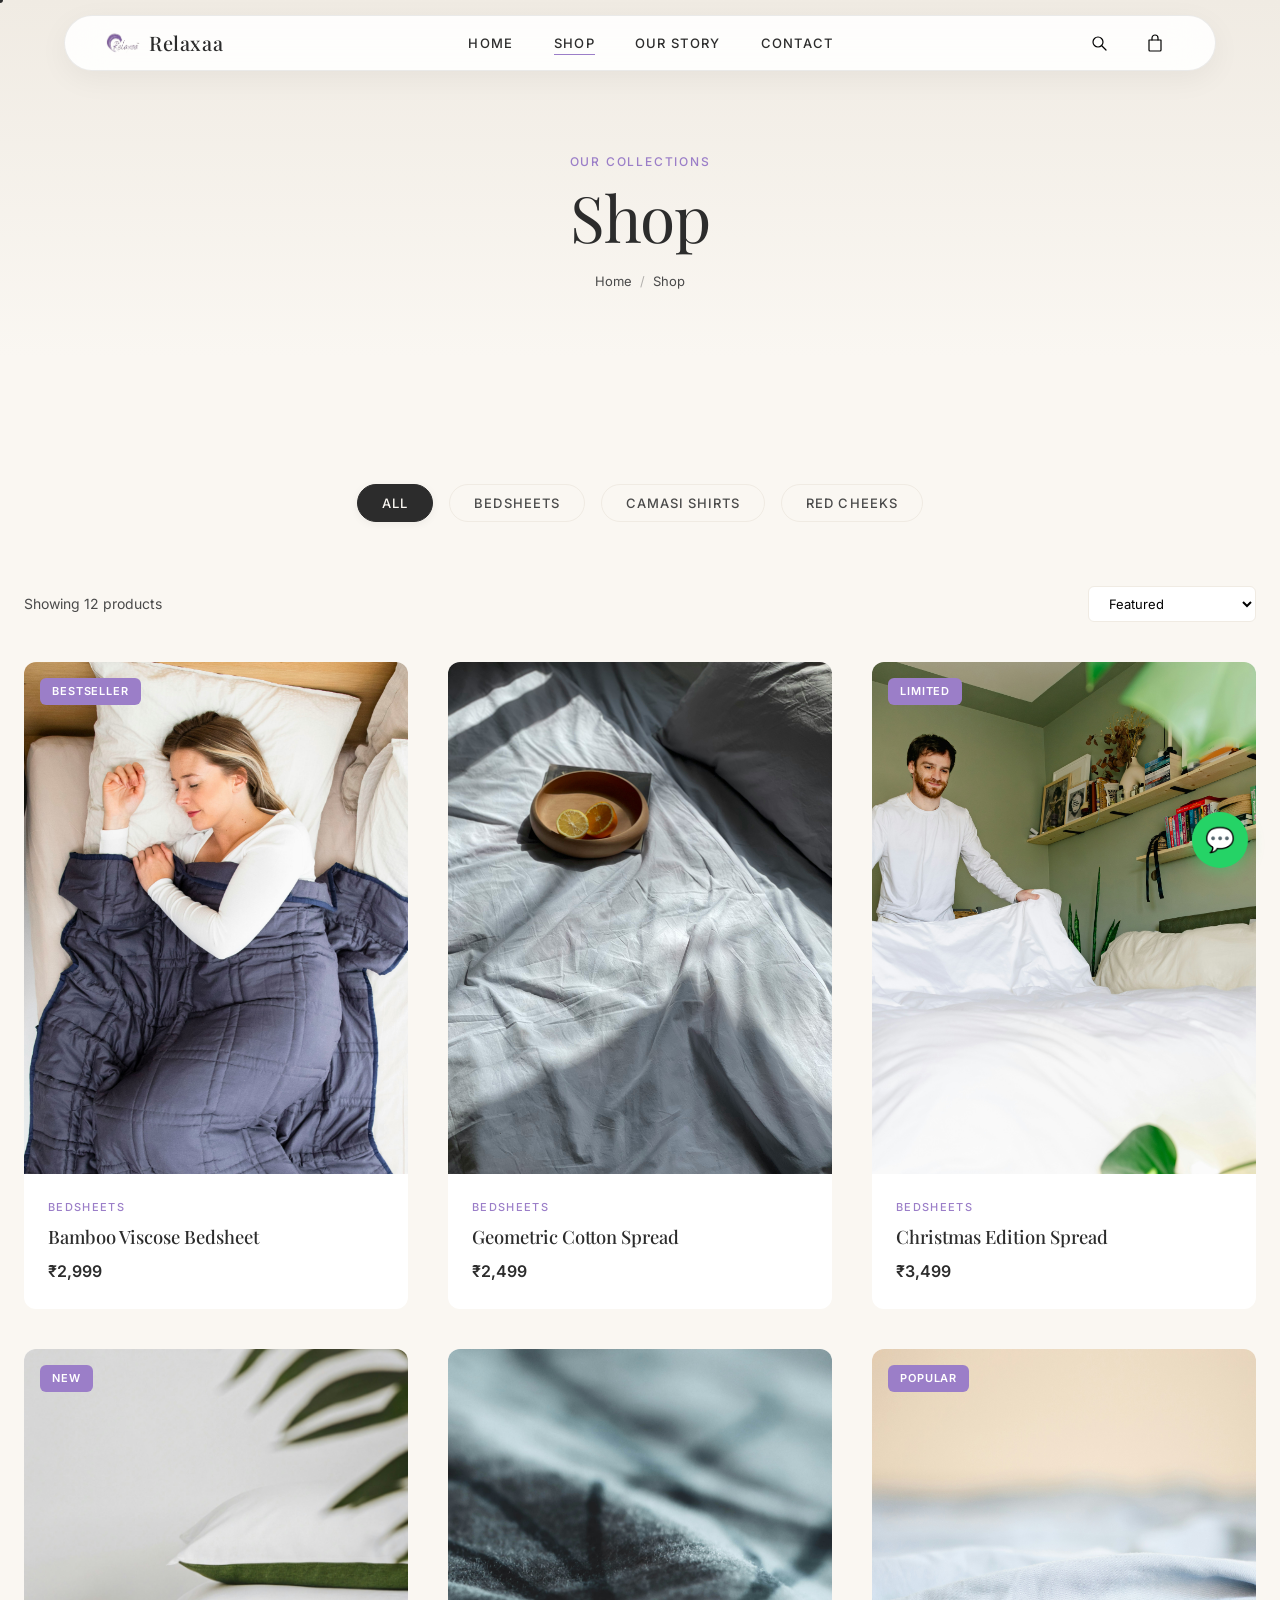
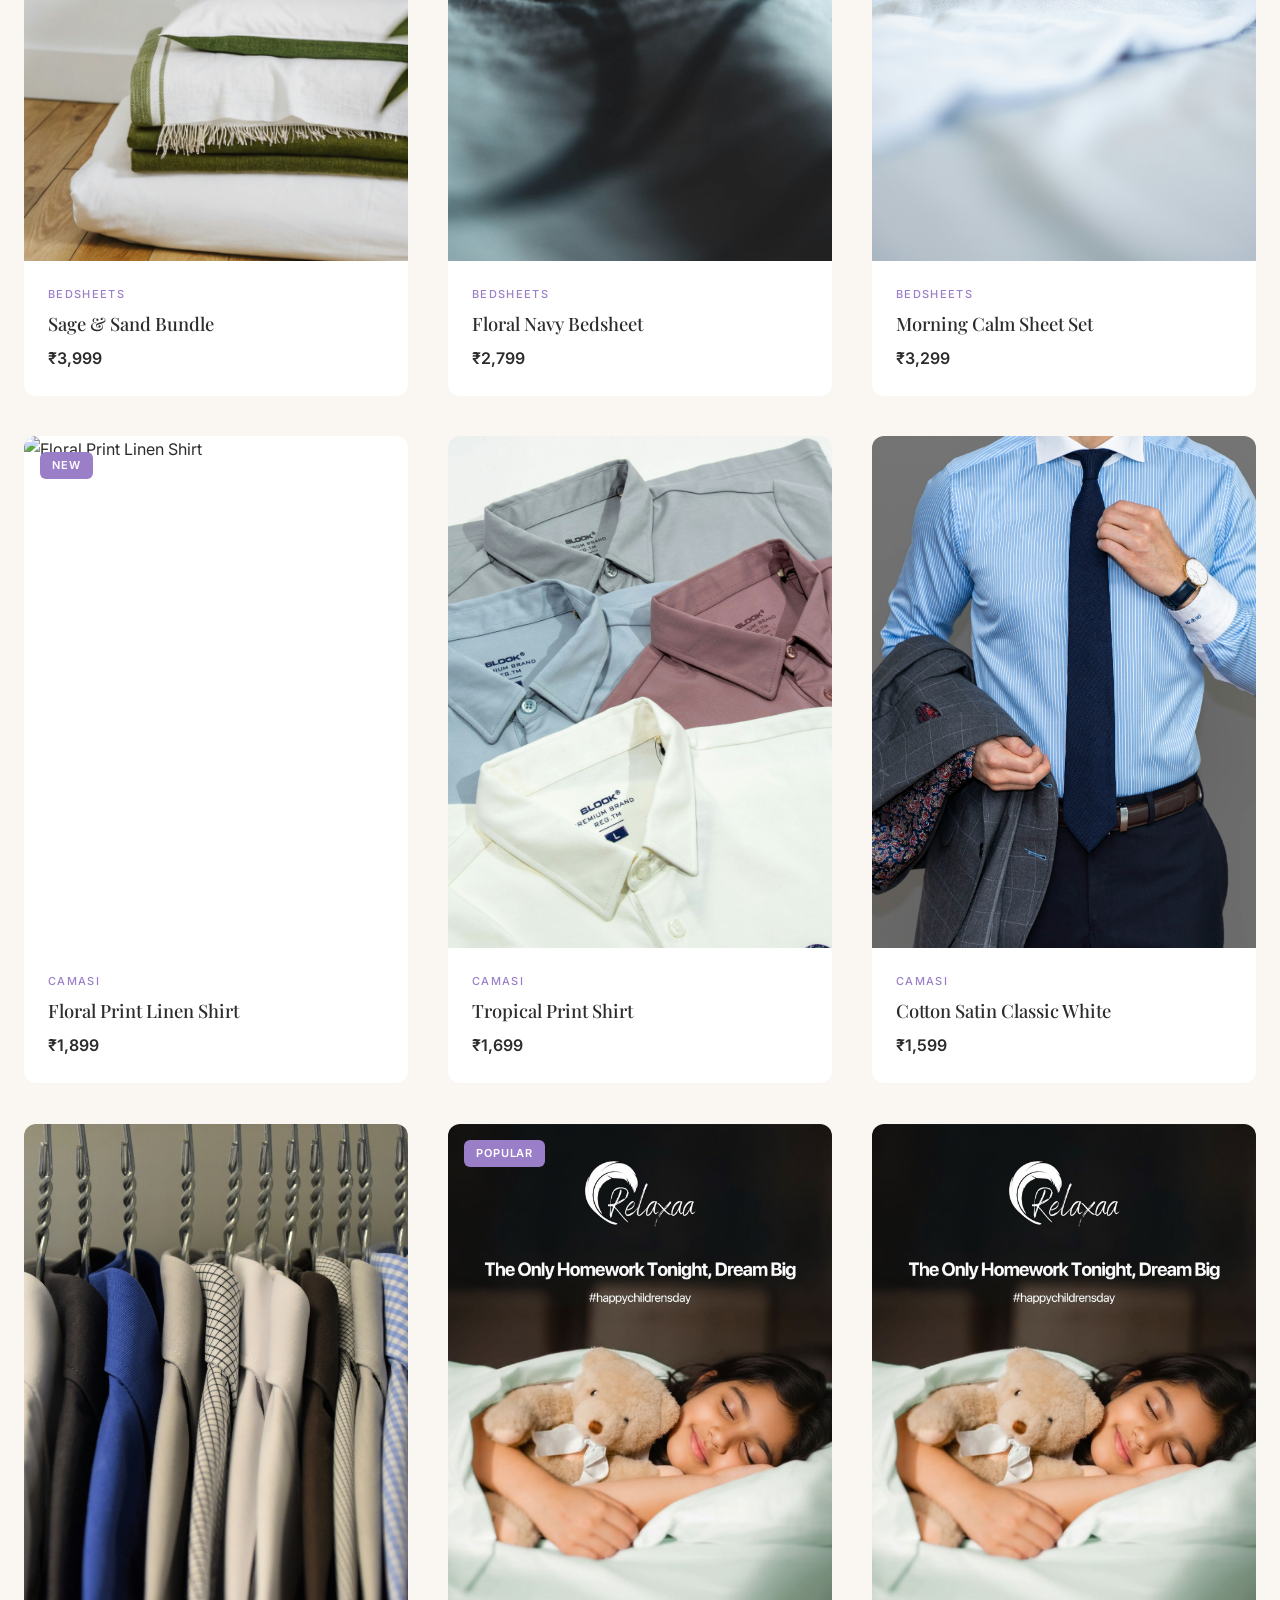
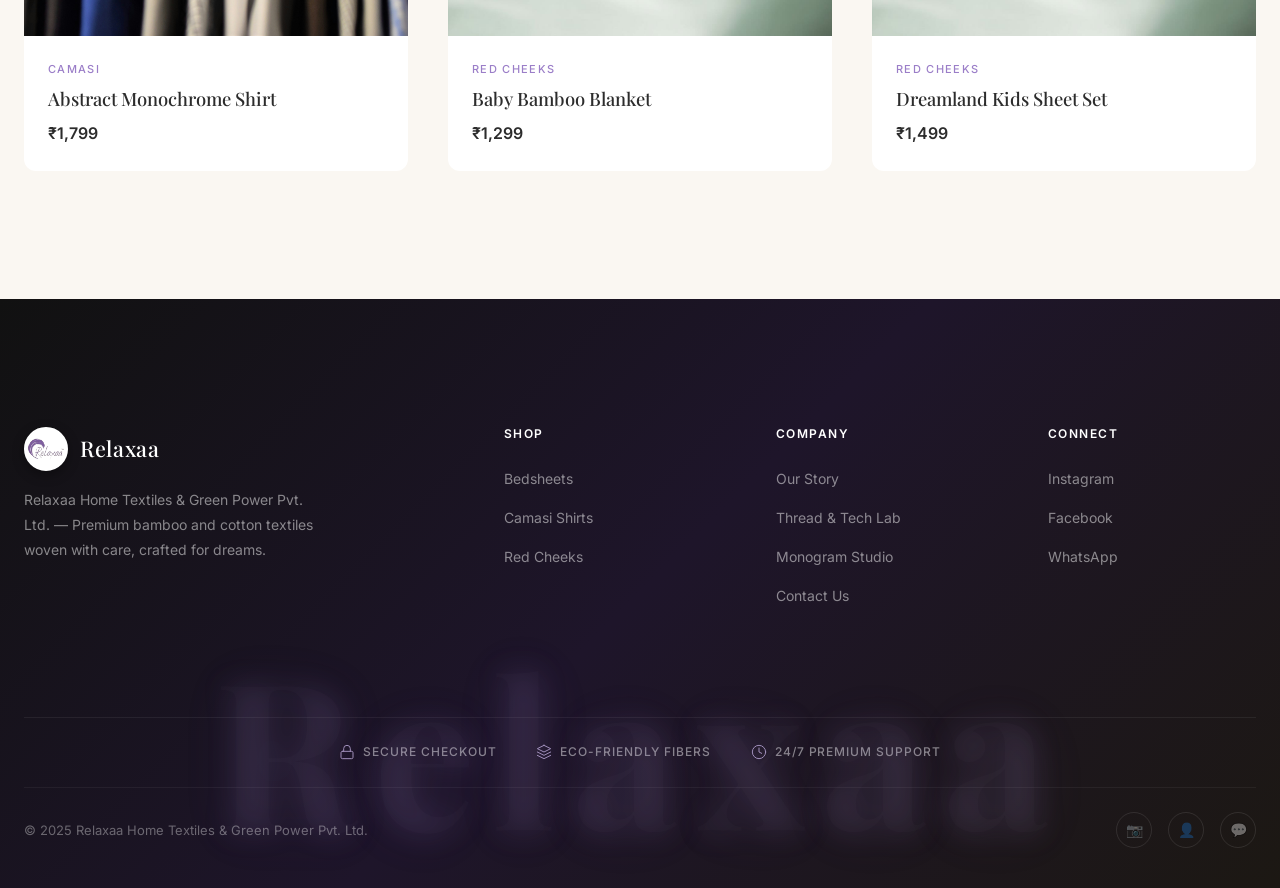
==== commit b9a77292: "Add futuristic luxury enhancements, mobile nav card, and instagram links" ====
--- a/checkout.html
+++ b/checkout.html
@@ -468,12 +468,37 @@
                 <div>
                     <h4 class="footer-heading">Connect</h4>
                     <ul class="footer-links">
-                        <li><a href="https://instagram.com/relaxaa.official" target="_blank">Instagram</a></li>
+                        <li><a href="https://www.instagram.com/relaxaa.in?igsh=Ym04Z2toc3hxOWJ6" target="_blank">Instagram</a></li>
                         <li><a href="#">Facebook</a></li>
                         <li><a href="#">WhatsApp</a></li>
                     </ul>
                 </div>
             </div>
+
+            <!-- Trust Badges Strip -->
+            <div class="trust-badge-strip">
+                <div class="trust-badge-item">
+                    <svg viewBox="0 0 24 24" width="16" height="16" fill="none" stroke="currentColor" stroke-width="1.5" stroke-linecap="round" stroke-linejoin="round">
+                        <rect x="3" y="11" width="18" height="11" rx="2" ry="2"></rect>
+                        <path d="M7 11V7a5 5 0 0 1 10 0v4"></path>
+                    </svg>
+                    Secure Checkout
+                </div>
+                <div class="trust-badge-item">
+                    <svg viewBox="0 0 24 24" width="16" height="16" fill="none" stroke="currentColor" stroke-width="1.5" stroke-linecap="round" stroke-linejoin="round">
+                        <path d="M12 2L2 7l10 5 10-5-10-5zM2 17l10 5 10-5M2 12l10 5 10-5"></path>
+                    </svg>
+                    Eco-Friendly Fibers
+                </div>
+                <div class="trust-badge-item">
+                    <svg viewBox="0 0 24 24" width="16" height="16" fill="none" stroke="currentColor" stroke-width="1.5" stroke-linecap="round" stroke-linejoin="round">
+                        <circle cx="12" cy="12" r="10"></circle>
+                        <polyline points="12 6 12 12 16 14"></polyline>
+                    </svg>
+                    24/7 Premium Support
+                </div>
+            </div>
+
             <div class="footer-bottom">
                 <span>© 2025 Relaxaa Home Textiles & Green Power Pvt. Ltd.</span>
             </div>
--- a/css/styles.css
+++ b/css/styles.css
@@ -1,2296 +1,2870 @@
-/* ========================================================
-   RELAXAA — Global Design System
-   Premium Bamboo Textiles Ecommerce
-   ======================================================== */
-
-/* ─── Google Fonts ─── */
-@import url('https://fonts.googleapis.com/css2?family=Inter:wght@300;400;500;600;700&family=Playfair+Display:ital,wght@0,400;0,500;0,600;0,700;1,400&display=swap');
-
-/* ─── Design Tokens ─── */
-:root {
-  /* Palette */
-  --cream: #FAF7F2;
-  --cream-dark: #F0EBE3;
-  --lavender: #9B7EC8;
-  --lavender-light: #C4B1E0;
-  --lavender-glow: rgba(155, 126, 200, 0.35);
-  --charcoal: #2C2C2C;
-  --charcoal-light: #4A4A4A;
-  --bamboo-green: #7BAE7F;
-  --bamboo-dark: #5A8F5E;
-  --gold: #C9A96E;
-  --gold-light: #DDBF8A;
-  --rose: #D4A0A0;
-  --white: #FFFFFF;
-  --black: #111111;
-  --overlay: rgba(17, 17, 17, 0.45);
-  --glass-bg: rgba(255, 255, 255, 0.85);
-  --glass-border: rgba(255, 255, 255, 0.25);
-
-  /* Typography */
-  --font-heading: 'Playfair Display', 'Georgia', serif;
-  --font-body: 'Inter', 'Helvetica Neue', sans-serif;
-
-  /* Spacing */
-  --space-xs: 0.5rem;
-  --space-sm: 1rem;
-  --space-md: 1.5rem;
-  --space-lg: 2.5rem;
-  --space-xl: 4rem;
-  --space-2xl: 6rem;
-  --space-3xl: 8rem;
-
-  /* Radius */
-  --radius-sm: 6px;
-  --radius-md: 12px;
-  --radius-lg: 20px;
-  --radius-full: 50%;
-
-  /* Shadows */
-  --shadow-sm: 0 2px 8px rgba(0, 0, 0, 0.06);
-  --shadow-md: 0 4px 20px rgba(0, 0, 0, 0.08);
-  --shadow-lg: 0 8px 40px rgba(0, 0, 0, 0.12);
-  --shadow-glow: 0 0 40px var(--lavender-glow);
-
-  /* Transitions */
-  --ease-out: cubic-bezier(0.25, 0.46, 0.45, 0.94);
-  --ease-smooth: cubic-bezier(0.22, 1, 0.36, 1);
-  --duration-fast: 0.2s;
-  --duration-normal: 0.4s;
-  --duration-slow: 0.7s;
-
-  /* Layout */
-  --max-width: 1280px;
-  --nav-height: 56px;
-}
-
-
-/* ─── Reset ─── */
-*,
-*::before,
-*::after {
-  margin: 0;
-  padding: 0;
-  box-sizing: border-box;
-}
-
-html {
-  scroll-behavior: smooth;
-  font-size: 16px;
-  -webkit-font-smoothing: antialiased;
-  -moz-osx-font-smoothing: grayscale;
-}
-
-body {
-  font-family: var(--font-body);
-  font-weight: 400;
-  line-height: 1.7;
-  color: var(--charcoal);
-  background-color: var(--cream);
-  overflow-x: hidden;
-}
-
-img {
-  max-width: 100%;
-  height: auto;
-  display: block;
-}
-
-a {
-  text-decoration: none;
-  color: inherit;
-  transition: color var(--duration-fast) var(--ease-out);
-}
-
-ul,
-ol {
-  list-style: none;
-}
-
-button {
-  font-family: inherit;
-  cursor: pointer;
-  border: none;
-  background: none;
-}
-
-input,
-textarea,
-select {
-  font-family: inherit;
-  font-size: 1rem;
-  border: none;
-  outline: none;
-  background: none;
-}
-
-
-/* ─── Typography ─── */
-h1,
-h2,
-h3,
-h4,
-h5 {
-  font-family: var(--font-heading);
-  font-weight: 400;
-  line-height: 1.15;
-  color: var(--charcoal);
-}
-
-h1 {
-  font-size: clamp(2.4rem, 5vw, 4.5rem);
-  letter-spacing: -0.02em;
-}
-
-h2 {
-  font-size: clamp(2rem, 4vw, 3.2rem);
-  letter-spacing: -0.015em;
-}
-
-h3 {
-  font-size: clamp(1.5rem, 3vw, 2rem);
-}
-
-h4 {
-  font-size: clamp(1.2rem, 2vw, 1.5rem);
-}
-
-.text-sm {
-  font-size: 0.875rem;
-}
-
-.text-xs {
-  font-size: 0.75rem;
-}
-
-.text-lg {
-  font-size: 1.125rem;
-}
-
-.text-caption {
-  font-size: 0.75rem;
-  text-transform: uppercase;
-  letter-spacing: 0.15em;
-  font-weight: 500;
-  color: var(--charcoal-light);
-}
-
-
-/* ─── Layout Utilities ─── */
-.container {
-  max-width: var(--max-width);
-  margin: 0 auto;
-  padding: 0 var(--space-md);
-}
-
-.section {
-  padding: var(--space-3xl) 0;
-}
-
-.grid {
-  display: grid;
-  gap: var(--space-md);
-}
-
-.flex {
-  display: flex;
-  align-items: center;
-}
-
-.flex-between {
-  display: flex;
-  align-items: center;
-  justify-content: space-between;
-}
-
-
-/* ─── Buttons ─── */
-.btn {
-  display: inline-flex;
-  align-items: center;
-  justify-content: center;
-  gap: 0.5rem;
-  padding: 1rem 2.5rem;
-  font-size: 0.875rem;
-  font-weight: 600;
-  text-transform: uppercase;
-  letter-spacing: 0.12em;
-  border-radius: var(--radius-sm);
-  transition: all var(--duration-normal) var(--ease-smooth);
-  position: relative;
-  overflow: hidden;
-}
-
-.btn::after {
-  content: '';
-  position: absolute;
-  inset: 0;
-  background: linear-gradient(120deg, transparent 30%, rgba(255, 255, 255, 0.15) 50%, transparent 70%);
-  transform: translateX(-100%);
-  transition: transform 0.6s var(--ease-smooth);
-}
-
-.btn:hover::after {
-  transform: translateX(100%);
-}
-
-.btn-primary {
-  background: var(--charcoal);
-  color: var(--cream);
-}
-
-.btn-primary:hover {
-  background: var(--lavender);
-  transform: translateY(-2px);
-  box-shadow: var(--shadow-glow);
-}
-
-.btn-secondary {
-  background: transparent;
-  color: var(--charcoal);
-  border: 1.5px solid var(--charcoal);
-}
-
-.btn-secondary:hover {
-  background: var(--charcoal);
-  color: var(--cream);
-  transform: translateY(-2px);
-}
-
-.btn-ghost {
-  background: transparent;
-  color: var(--charcoal);
-  padding: 0.5rem 0;
-  text-transform: none;
-  letter-spacing: 0.04em;
-  border-bottom: 1px solid var(--charcoal);
-  border-radius: 0;
-}
-
-.btn-ghost:hover {
-  color: var(--lavender);
-  border-color: var(--lavender);
-}
-
-
-.navbar {
-  position: fixed;
-  top: 0;
-  left: 0;
-  width: 100%;
-  height: var(--nav-height);
-  z-index: 1000;
-  transition: all 0.3s cubic-bezier(0.25, 1, 0.5, 1);
-  background: rgba(255, 255, 255, 0.72);
-  backdrop-filter: saturate(180%) blur(20px);
-  -webkit-backdrop-filter: saturate(180%) blur(20px);
-  border-bottom: 1px solid rgba(0, 0, 0, 0.08);
-  border-radius: 0;
-  box-shadow: none;
-}
-
-.navbar.scrolled {
-  top: 15px;
-  left: 5%;
-  width: 90%;
-  height: 56px;
-  background: rgba(255, 255, 255, 0.9);
-  border: 1px solid rgba(0, 0, 0, 0.08);
-  border-radius: 100px;
-  box-shadow: 0 8px 30px rgba(0, 0, 0, 0.05);
-}
-
-.navbar.scrolled .nav-inner {
-  padding: 0 var(--space-lg);
-}
-
-.navbar.scrolled .nav-logo img {
-  height: 36px !important;
-  width: 36px !important;
-}
-
-@media (min-width: 1400px) {
-  .navbar.scrolled {
-    left: calc((100vw - var(--max-width)) / 2);
-    width: var(--max-width);
-  }
-}
-
-.nav-inner {
-  max-width: var(--max-width);
-  margin: 0 auto;
-  padding: 0 var(--space-md);
-  height: 100%;
-  display: flex;
-  align-items: center;
-  justify-content: space-between;
-  position: relative;
-  transition: all 0.3s cubic-bezier(0.25, 1, 0.5, 1);
-}
-
-.nav-logo {
-  font-family: var(--font-heading);
-  font-size: 1.25rem;
-  font-weight: 500;
-  letter-spacing: 0.03em;
-  color: var(--charcoal);
-  display: flex;
-  align-items: center;
-  gap: 0.5rem;
-  transition: all 0.3s var(--ease-smooth);
-}
-
-.nav-logo img {
-  height: 38px !important;
-  width: 38px !important;
-  border-radius: 50%;
-  object-fit: cover;
-  transition: all 0.3s cubic-bezier(0.25, 1, 0.5, 1);
-}
-
-.nav-links {
-  display: flex;
-  gap: var(--space-lg);
-}
-
-.nav-link {
-  font-size: 0.8125rem;
-  font-weight: 500;
-  text-transform: uppercase;
-  letter-spacing: 0.1em;
-  color: var(--charcoal);
-  position: relative;
-  padding: 0.25rem 0;
-}
-
-.nav-link::after {
-  content: '';
-  position: absolute;
-  bottom: 0;
-  left: 0;
-  width: 0;
-  height: 1.5px;
-  background: var(--lavender);
-  transition: width var(--duration-normal) var(--ease-smooth);
-}
-
-.nav-link:hover::after,
-.nav-link.active::after {
-  width: 100%;
-}
-
-.nav-link:hover {
-  color: var(--lavender);
-}
-
-.nav-actions {
-  display: flex;
-  align-items: center;
-  gap: var(--space-sm);
-}
-
-.nav-action-btn {
-  width: 40px;
-  height: 40px;
-  display: flex;
-  align-items: center;
-  justify-content: center;
-  border-radius: var(--radius-full);
-  transition: all var(--duration-fast) var(--ease-out);
-  position: relative;
-  font-size: 1.25rem;
-}
-
-.nav-action-btn:hover {
-  background: var(--cream-dark);
-}
-
-.cart-badge {
-  position: absolute;
-  top: 2px;
-  right: 2px;
-  width: 18px;
-  height: 18px;
-  background: var(--lavender);
-  color: var(--white);
-  font-size: 0.625rem;
-  font-weight: 600;
-  border-radius: var(--radius-full);
-  display: flex;
-  align-items: center;
-  justify-content: center;
-  opacity: 0;
-  transform: scale(0);
-  transition: all var(--duration-fast) var(--ease-smooth);
-}
-
-.cart-badge.visible {
-  opacity: 1;
-  transform: scale(1);
-}
-
-/* Mobile Hamburger */
-.hamburger {
-  display: none;
-  flex-direction: column;
-  justify-content: center;
-  align-items: center;
-  gap: 4px;
-  width: 16px;
-  height: 16px;
-  cursor: pointer;
-  z-index: 1001;
-}
-
-.hamburger span {
-  display: block;
-  width: 100%;
-  height: 1.2px;
-  background: var(--charcoal);
-  transition: transform 0.25s cubic-bezier(0.25, 1, 0.5, 1), opacity 0.25s cubic-bezier(0.25, 1, 0.5, 1);
-  transform-origin: center;
-}
-
-.hamburger.active span:nth-child(1) {
-  transform: translateY(5.2px) rotate(45deg);
-}
-
-.hamburger.active span:nth-child(2) {
-  opacity: 0;
-  transform: scaleX(0);
-}
-
-.hamburger.active span:nth-child(3) {
-  transform: translateY(-5.2px) rotate(-45deg);
-}
-
-
-
-/* ─── Hero Section ─── */
-.hero {
-  position: relative;
-  height: 100vh;
-  min-height: 600px;
-  display: flex;
-  align-items: center;
-  justify-content: center;
-  overflow: hidden;
-}
-
-.hero-video-bg {
-  position: absolute;
-  inset: 0;
-  z-index: 0;
-}
-
-.hero-video-bg video {
-  width: 100%;
-  height: 100%;
-  object-fit: cover;
-}
-
-.hero-overlay {
-  position: absolute;
-  inset: 0;
-  background: linear-gradient(180deg,
-      rgba(17, 17, 17, 0.05) 0%,
-      rgba(17, 17, 17, 0.18) 50%,
-      rgba(17, 17, 17, 0.35) 100%);
-  z-index: 1;
-}
-
-.hero-content {
-  position: relative;
-  z-index: 2;
-  text-align: center;
-  color: var(--white);
-  max-width: 720px;
-  padding: 0 var(--space-md);
-}
-
-.hero-content h1 {
-  color: var(--white);
-  font-weight: 300;
-  margin-bottom: var(--space-sm);
-  text-shadow: 0 2px 20px rgba(0, 0, 0, 0.3);
-}
-
-.hero-content p {
-  font-size: 1.125rem;
-  font-weight: 300;
-  margin-bottom: var(--space-lg);
-  opacity: 0.9;
-  line-height: 1.8;
-}
-
-.hero .btn-primary {
-  background: rgba(255, 255, 255, 0.15);
-  backdrop-filter: blur(10px);
-  border: 1px solid rgba(255, 255, 255, 0.3);
-  color: var(--white);
-}
-
-.hero .btn-primary:hover {
-  background: var(--lavender);
-  border-color: var(--lavender);
-  box-shadow: var(--shadow-glow);
-}
-
-.hero-scroll-indicator {
-  position: absolute;
-  bottom: 2rem;
-  left: 50%;
-  transform: translateX(-50%);
-  z-index: 2;
-  display: flex;
-  flex-direction: column;
-  align-items: center;
-  gap: 0.5rem;
-  color: var(--white);
-  opacity: 0.7;
-  animation: float 2.5s ease-in-out infinite;
-}
-
-.hero-scroll-indicator span {
-  font-size: 0.625rem;
-  text-transform: uppercase;
-  letter-spacing: 0.2em;
-}
-
-.scroll-line {
-  width: 1px;
-  height: 40px;
-  background: linear-gradient(to bottom, var(--white), transparent);
-  animation: scrollPulse 2s ease-in-out infinite;
-}
-
-
-/* ─── Section Headers ─── */
-.section-header {
-  text-align: center;
-  margin-bottom: var(--space-xl);
-}
-
-.section-header .text-caption {
-  margin-bottom: var(--space-xs);
-  color: var(--lavender);
-}
-
-.section-header h2 {
-  margin-bottom: var(--space-sm);
-}
-
-.section-header p {
-  max-width: 560px;
-  margin: 0 auto;
-  color: var(--charcoal-light);
-}
-
-.section-divider {
-  width: 60px;
-  height: 1.5px;
-  background: linear-gradient(to right, var(--lavender), var(--gold));
-  margin: var(--space-sm) auto;
-  border: none;
-}
-
-
-/* ─── Product Cards ─── */
-.product-card {
-  background: var(--white);
-  border-radius: var(--radius-md);
-  overflow: hidden;
-  transition: all var(--duration-normal) var(--ease-smooth);
-  cursor: pointer;
-  position: relative;
-}
-
-.product-card:hover {
-  transform: translateY(-8px);
-  box-shadow: var(--shadow-lg);
-}
-
-.product-card-image {
-  position: relative;
-  aspect-ratio: 3 / 4;
-  overflow: hidden;
-}
-
-.product-card-image img {
-  width: 100%;
-  height: 100%;
-  object-fit: cover;
-  transition: transform var(--duration-slow) var(--ease-smooth);
-}
-
-.product-card:hover .product-card-image img {
-  transform: scale(1.06);
-}
-
-.product-card-badge {
-  position: absolute;
-  top: var(--space-sm);
-  left: var(--space-sm);
-  padding: 0.25rem 0.75rem;
-  background: var(--lavender);
-  color: var(--white);
-  font-size: 0.6875rem;
-  font-weight: 600;
-  text-transform: uppercase;
-  letter-spacing: 0.08em;
-  border-radius: var(--radius-sm);
-}
-
-.product-card-actions {
-  position: absolute;
-  bottom: var(--space-sm);
-  right: var(--space-sm);
-  display: flex;
-  gap: 0.5rem;
-  opacity: 0;
-  transform: translateY(10px);
-  transition: all var(--duration-normal) var(--ease-smooth);
-}
-
-.product-card:hover .product-card-actions {
-  opacity: 1;
-  transform: translateY(0);
-}
-
-.product-card-action-btn {
-  width: 40px;
-  height: 40px;
-  background: var(--white);
-  border-radius: var(--radius-full);
-  display: flex;
-  align-items: center;
-  justify-content: center;
-  box-shadow: var(--shadow-md);
-  transition: all var(--duration-fast) var(--ease-out);
-  font-size: 1rem;
-}
-
-.product-card-action-btn:hover {
-  background: var(--charcoal);
-  color: var(--white);
-}
-
-.product-card-info {
-  padding: var(--space-md);
-}
-
-.product-card-category {
-  font-size: 0.6875rem;
-  text-transform: uppercase;
-  letter-spacing: 0.12em;
-  color: var(--lavender);
-  font-weight: 500;
-  margin-bottom: 0.25rem;
-}
-
-.product-card-name {
-  font-family: var(--font-heading);
-  font-size: 1.15rem;
-  font-weight: 500;
-  margin-bottom: 0.375rem;
-  color: var(--charcoal);
-}
-
-.product-card-price {
-  font-size: 1rem;
-  font-weight: 600;
-  color: var(--charcoal);
-}
-
-.product-card-price .original-price {
-  color: var(--charcoal-light);
-  text-decoration: line-through;
-  font-weight: 400;
-  font-size: 0.875rem;
-  margin-left: 0.5rem;
-}
-
-
-/* ─── Collection Cards ─── */
-.collection-card {
-  position: relative;
-  border-radius: var(--radius-lg);
-  overflow: hidden;
-  aspect-ratio: 4 / 5;
-  cursor: pointer;
-}
-
-.collection-card img {
-  width: 100%;
-  height: 100%;
-  object-fit: cover;
-  transition: transform var(--duration-slow) var(--ease-smooth);
-}
-
-.collection-card:hover img {
-  transform: scale(1.08);
-}
-
-.collection-card-overlay {
-  position: absolute;
-  inset: 0;
-  background: linear-gradient(0deg, rgba(0, 0, 0, 0.6) 0%, transparent 60%);
-  display: flex;
-  flex-direction: column;
-  justify-content: flex-end;
-  padding: var(--space-lg);
-  transition: background var(--duration-normal) var(--ease-out);
-}
-
-.collection-card:hover .collection-card-overlay {
-  background: linear-gradient(0deg, rgba(0, 0, 0, 0.7) 0%, rgba(0, 0, 0, 0.1) 60%);
-}
-
-.collection-card-overlay h3 {
-  color: var(--white);
-  font-size: 1.75rem;
-  margin-bottom: 0.5rem;
-}
-
-.collection-card-overlay p {
-  color: rgba(255, 255, 255, 0.8);
-  font-size: 0.875rem;
-  margin-bottom: var(--space-sm);
-}
-
-.collection-card-overlay .btn-ghost {
-  color: var(--white);
-  border-color: rgba(255, 255, 255, 0.5);
-  align-self: flex-start;
-}
-
-.collection-card-overlay .btn-ghost:hover {
-  color: var(--lavender-light);
-  border-color: var(--lavender-light);
-}
-
-
-/* ─── Glass Panel ─── */
-.glass-panel {
-  background: var(--glass-bg);
-  backdrop-filter: blur(20px);
-  -webkit-backdrop-filter: blur(20px);
-  border: 1px solid var(--glass-border);
-  border-radius: var(--radius-md);
-}
-
-
-/* ─── Split Section ─── */
-.split-section {
-  display: grid;
-  grid-template-columns: 1fr 1fr;
-  gap: var(--space-xl);
-  align-items: center;
-}
-
-.split-section.reverse {
-  direction: rtl;
-}
-
-.split-section.reverse>* {
-  direction: ltr;
-}
-
-.split-image {
-  border-radius: var(--radius-lg);
-  overflow: hidden;
-  aspect-ratio: 4 / 5;
-}
-
-.split-image img {
-  width: 100%;
-  height: 100%;
-  object-fit: cover;
-}
-
-.split-text {
-  padding: var(--space-xl);
-}
-
-.split-text .text-caption {
-  margin-bottom: var(--space-sm);
-  color: var(--lavender);
-}
-
-.split-text h2 {
-  margin-bottom: var(--space-md);
-}
-
-.split-text p {
-  color: var(--charcoal-light);
-  margin-bottom: var(--space-lg);
-}
-
-
-/* ─── Carousel / Horizontal Scroll ─── */
-.scroll-row {
-  display: flex;
-  gap: var(--space-md);
-  overflow-x: auto;
-  scroll-snap-type: x mandatory;
-  padding-bottom: var(--space-sm);
-  -ms-overflow-style: none;
-  scrollbar-width: none;
-}
-
-.scroll-row::-webkit-scrollbar {
-  display: none;
-}
-
-.scroll-row>* {
-  scroll-snap-align: start;
-  flex-shrink: 0;
-}
-
-
-/* ─── Instagram Grid ─── */
-.instagram-grid {
-  display: grid;
-  grid-template-columns: repeat(6, 1fr);
-  gap: 4px;
-}
-
-.instagram-item {
-  aspect-ratio: 1;
-  overflow: hidden;
-  cursor: pointer;
-  position: relative;
-}
-
-.instagram-item img {
-  width: 100%;
-  height: 100%;
-  object-fit: cover;
-  transition: transform var(--duration-normal) var(--ease-smooth);
-}
-
-.instagram-item:hover img {
-  transform: scale(1.1);
-}
-
-.instagram-item::after {
-  content: '♡';
-  position: absolute;
-  inset: 0;
-  background: rgba(155, 126, 200, 0.4);
-  display: flex;
-  align-items: center;
-  justify-content: center;
-  color: white;
-  font-size: 1.5rem;
-  opacity: 0;
-  transition: opacity var(--duration-fast) var(--ease-out);
-}
-
-.instagram-item:hover::after {
-  opacity: 1;
-}
-
-
-/* ─── Shop Filter Bar ─── */
-.filter-bar {
-  display: flex;
-  align-items: center;
-  justify-content: center;
-  gap: var(--space-sm);
-  margin-bottom: var(--space-xl);
-  flex-wrap: wrap;
-}
-
-.filter-btn {
-  padding: 0.625rem 1.5rem;
-  font-size: 0.8125rem;
-  font-weight: 500;
-  text-transform: uppercase;
-  letter-spacing: 0.08em;
-  border-radius: 100px;
-  border: 1.5px solid var(--cream-dark);
-  color: var(--charcoal-light);
-  transition: all var(--duration-fast) var(--ease-out);
-}
-
-.filter-btn:hover,
-.filter-btn.active {
-  border-color: var(--charcoal);
-  color: var(--charcoal);
-  background: var(--white);
-  box-shadow: var(--shadow-sm);
-}
-
-.filter-btn.active {
-  background: var(--charcoal);
-  color: var(--cream);
-  border-color: var(--charcoal);
-}
-
-
-/* ─── Product Grid ─── */
-.product-grid {
-  display: grid;
-  grid-template-columns: repeat(3, 1fr);
-  gap: var(--space-lg);
-}
-
-
-/* ─── Product Detail ─── */
-.product-detail {
-  display: grid;
-  grid-template-columns: 1fr 1fr;
-  gap: var(--space-2xl);
-  padding-top: calc(var(--nav-height) + var(--space-xl));
-}
-
-.product-gallery {
-  position: sticky;
-  top: calc(var(--nav-height) + var(--space-lg));
-}
-
-.product-gallery-main {
-  border-radius: var(--radius-lg);
-  overflow: hidden;
-  aspect-ratio: 3 / 4;
-  margin-bottom: var(--space-sm);
-  background: var(--cream-dark);
-}
-
-.product-gallery-main img {
-  width: 100%;
-  height: 100%;
-  object-fit: cover;
-}
-
-.product-gallery-thumbs {
-  display: flex;
-  gap: 0.5rem;
-}
-
-.product-gallery-thumbs img {
-  width: 72px;
-  height: 72px;
-  object-fit: cover;
-  border-radius: var(--radius-sm);
-  cursor: pointer;
-  opacity: 0.5;
-  transition: opacity var(--duration-fast) var(--ease-out);
-  border: 2px solid transparent;
-}
-
-.product-gallery-thumbs img.active,
-.product-gallery-thumbs img:hover {
-  opacity: 1;
-  border-color: var(--lavender);
-}
-
-.product-info {
-  padding-top: var(--space-md);
-}
-
-.product-info .text-caption {
-  color: var(--lavender);
-  margin-bottom: var(--space-xs);
-}
-
-.product-info h1 {
-  font-size: clamp(1.8rem, 3vw, 2.5rem);
-  margin-bottom: var(--space-sm);
-}
-
-.product-price-tag {
-  font-size: 1.5rem;
-  font-weight: 600;
-  color: var(--charcoal);
-  margin-bottom: var(--space-lg);
-}
-
-.product-price-tag .original-price {
-  text-decoration: line-through;
-  color: var(--charcoal-light);
-  font-weight: 400;
-  font-size: 1.1rem;
-  margin-left: 0.5rem;
-}
-
-.product-description {
-  color: var(--charcoal-light);
-  margin-bottom: var(--space-lg);
-  line-height: 1.9;
-}
-
-/* Size Selector */
-.size-selector {
-  margin-bottom: var(--space-lg);
-}
-
-.size-selector label {
-  display: block;
-  font-size: 0.8125rem;
-  font-weight: 500;
-  text-transform: uppercase;
-  letter-spacing: 0.08em;
-  margin-bottom: var(--space-xs);
-}
-
-.size-options {
-  display: flex;
-  gap: 0.5rem;
-}
-
-.size-option {
-  width: 48px;
-  height: 48px;
-  display: flex;
-  align-items: center;
-  justify-content: center;
-  border: 1.5px solid var(--cream-dark);
-  border-radius: var(--radius-sm);
-  font-size: 0.8125rem;
-  font-weight: 500;
-  transition: all var(--duration-fast) var(--ease-out);
-}
-
-.size-option:hover,
-.size-option.selected {
-  border-color: var(--charcoal);
-  background: var(--charcoal);
-  color: var(--cream);
-}
-
-/* Quantity */
-.qty-selector {
-  display: flex;
-  align-items: center;
-  gap: var(--space-sm);
-  margin-bottom: var(--space-lg);
-}
-
-.qty-selector label {
-  font-size: 0.8125rem;
-  font-weight: 500;
-  text-transform: uppercase;
-  letter-spacing: 0.08em;
-}
-
-.qty-controls {
-  display: flex;
-  align-items: center;
-  border: 1.5px solid var(--cream-dark);
-  border-radius: var(--radius-sm);
-}
-
-.qty-btn {
-  width: 40px;
-  height: 40px;
-  display: flex;
-  align-items: center;
-  justify-content: center;
-  font-size: 1.1rem;
-  transition: background var(--duration-fast) var(--ease-out);
-}
-
-.qty-btn:hover {
-  background: var(--cream-dark);
-}
-
-.qty-value {
-  width: 48px;
-  text-align: center;
-  font-weight: 500;
-  border-left: 1.5px solid var(--cream-dark);
-  border-right: 1.5px solid var(--cream-dark);
-  height: 40px;
-  line-height: 40px;
-}
-
-.add-to-cart-btn {
-  width: 100%;
-  padding: 1rem;
-  font-size: 0.875rem;
-  margin-bottom: var(--space-sm);
-}
-
-
-/* ─── Cart Sidebar ─── */
-.cart-overlay {
-  position: fixed;
-  inset: 0;
-  background: rgba(0, 0, 0, 0.4);
-  z-index: 2000;
-  opacity: 0;
-  visibility: hidden;
-  transition: all var(--duration-normal) var(--ease-out);
-}
-
-.cart-overlay.open {
-  opacity: 1;
-  visibility: visible;
-}
-
-.cart-sidebar {
-  position: fixed;
-  top: 0;
-  right: 0;
-  width: 420px;
-  max-width: 90vw;
-  height: 100vh;
-  background: var(--white);
-  z-index: 2001;
-  transform: translateX(100%);
-  transition: transform var(--duration-normal) var(--ease-smooth);
-  display: flex;
-  flex-direction: column;
-}
-
-.cart-sidebar.open {
-  transform: translateX(0);
-}
-
-.cart-header {
-  padding: var(--space-md) var(--space-lg);
-  border-bottom: 1px solid var(--cream-dark);
-  display: flex;
-  align-items: center;
-  justify-content: space-between;
-}
-
-.cart-header h3 {
-  font-size: 1.25rem;
-}
-
-.cart-close {
-  font-size: 1.5rem;
-  padding: 0.5rem;
-  transition: color var(--duration-fast);
-}
-
-.cart-close:hover {
-  color: var(--lavender);
-}
-
-.cart-items {
-  flex: 1;
-  overflow-y: auto;
-  padding: var(--space-md) var(--space-lg);
-}
-
-.cart-item {
-  display: flex;
-  gap: var(--space-md);
-  padding: var(--space-md) 0;
-  border-bottom: 1px solid var(--cream-dark);
-}
-
-.cart-item-image {
-  width: 80px;
-  height: 100px;
-  border-radius: var(--radius-sm);
-  overflow: hidden;
-  flex-shrink: 0;
-}
-
-.cart-item-image img {
-  width: 100%;
-  height: 100%;
-  object-fit: cover;
-}
-
-.cart-item-details {
-  flex: 1;
-}
-
-.cart-item-name {
-  font-family: var(--font-heading);
-  font-size: 1rem;
-  font-weight: 500;
-  margin-bottom: 0.25rem;
-}
-
-.cart-item-meta {
-  font-size: 0.75rem;
-  color: var(--charcoal-light);
-  margin-bottom: 0.5rem;
-}
-
-.cart-item-price {
-  font-weight: 600;
-}
-
-.cart-item-remove {
-  font-size: 0.75rem;
-  color: var(--charcoal-light);
-  text-decoration: underline;
-  margin-top: 0.5rem;
-}
-
-.cart-item-remove:hover {
-  color: var(--rose);
-}
-
-.cart-footer {
-  padding: var(--space-md) var(--space-lg);
-  border-top: 1px solid var(--cream-dark);
-}
-
-.cart-total {
-  display: flex;
-  justify-content: space-between;
-  font-size: 1.125rem;
-  font-weight: 600;
-  margin-bottom: var(--space-md);
-}
-
-.cart-empty {
-  text-align: center;
-  padding: var(--space-2xl) 0;
-  color: var(--charcoal-light);
-}
-
-.cart-empty-icon {
-  font-size: 3rem;
-  margin-bottom: var(--space-sm);
-  opacity: 0.4;
-}
-
-
-/* ─── Modal (Quick View) ─── */
-.modal-overlay {
-  position: fixed;
-  inset: 0;
-  background: rgba(0, 0, 0, 0.5);
-  z-index: 3000;
-  display: flex;
-  align-items: center;
-  justify-content: center;
-  opacity: 0;
-  visibility: hidden;
-  transition: all var(--duration-normal) var(--ease-out);
-}
-
-.modal-overlay.open {
-  opacity: 1;
-  visibility: visible;
-}
-
-.modal {
-  background: var(--white);
-  border-radius: var(--radius-lg);
-  max-width: 900px;
-  width: 90%;
-  max-height: 85vh;
-  overflow-y: auto;
-  transform: scale(0.9) translateY(20px);
-  transition: transform var(--duration-normal) var(--ease-smooth);
-  display: grid;
-  grid-template-columns: 1fr 1fr;
-}
-
-.modal-overlay.open .modal {
-  transform: scale(1) translateY(0);
-}
-
-.modal-image {
-  aspect-ratio: 3 / 4;
-  overflow: hidden;
-  border-radius: var(--radius-lg) 0 0 var(--radius-lg);
-}
-
-.modal-image img {
-  width: 100%;
-  height: 100%;
-  object-fit: cover;
-}
-
-.modal-content {
-  padding: var(--space-xl);
-  display: flex;
-  flex-direction: column;
-  justify-content: center;
-}
-
-.modal-close {
-  position: absolute;
-  top: var(--space-sm);
-  right: var(--space-sm);
-  width: 40px;
-  height: 40px;
-  display: flex;
-  align-items: center;
-  justify-content: center;
-  border-radius: var(--radius-full);
-  background: var(--white);
-  box-shadow: var(--shadow-md);
-  font-size: 1.25rem;
-  transition: all var(--duration-fast);
-  z-index: 1;
-}
-
-.modal-close:hover {
-  background: var(--charcoal);
-  color: var(--white);
-}
-
-
-/* ─── Contact Form ─── */
-.form-group {
-  margin-bottom: var(--space-md);
-}
-
-.form-group label {
-  display: block;
-  font-size: 0.8125rem;
-  font-weight: 500;
-  text-transform: uppercase;
-  letter-spacing: 0.08em;
-  margin-bottom: var(--space-xs);
-  color: var(--charcoal);
-}
-
-.form-group input,
-.form-group textarea {
-  width: 100%;
-  padding: 0.875rem var(--space-sm);
-  border: 1.5px solid var(--cream-dark);
-  border-radius: var(--radius-sm);
-  background: var(--white);
-  font-size: 0.9375rem;
-  transition: border-color var(--duration-fast) var(--ease-out);
-}
-
-.form-group input:focus,
-.form-group textarea:focus {
-  border-color: var(--lavender);
-  box-shadow: 0 0 0 3px var(--lavender-glow);
-}
-
-.form-group textarea {
-  min-height: 140px;
-  resize: vertical;
-}
-
-
-/* ─── Footer ─── */
-.site-footer {
-  position: relative;
-  background: linear-gradient(135deg, #111111 0%, #1e152a 50%, #1c1813 100%);
-  color: rgba(255, 255, 255, 0.7);
-  padding: var(--space-3xl) 0 var(--space-lg);
-  overflow: hidden;
-}
-
-.site-footer::after {
-  content: 'Relaxaa';
-  position: absolute;
-  bottom: -2rem;
-  left: 50%;
-  transform: translateX(-50%);
-  font-size: clamp(6rem, 16vw, 14rem);
-  font-family: var(--font-heading);
-  font-weight: 700;
-  color: rgba(255, 255, 255, 0.015);
-  text-shadow: 0 0 30px rgba(155, 126, 200, 0.15), 0 0 60px rgba(155, 126, 200, 0.08);
-  pointer-events: none;
-  z-index: 0;
-  letter-spacing: 0.08em;
-  user-select: none;
-  width: 100%;
-  text-align: center;
-}
-
-.footer-grid {
-  display: grid;
-  grid-template-columns: 2fr 1fr 1fr 1fr;
-  gap: var(--space-xl);
-  margin-bottom: var(--space-2xl);
-  position: relative;
-  z-index: 1;
-}
-
-.footer-brand {
-  max-width: 300px;
-}
-
-.footer-brand .nav-logo {
-  color: var(--white);
-  margin-bottom: var(--space-sm);
-  display: flex;
-  align-items: center;
-  gap: 0.75rem;
-  font-size: 1.35rem;
-}
-
-.footer-brand .nav-logo img {
-  height: 44px !important;
-  width: 44px !important;
-  border-radius: var(--radius-full);
-  border: 2px solid var(--white);
-  background: var(--white);
-  box-shadow: 0 4px 12px rgba(0, 0, 0, 0.35);
-  object-fit: cover;
-}
-
-.footer-brand p {
-  font-size: 0.875rem;
-  line-height: 1.8;
-  opacity: 0.7;
-}
-
-.footer-heading {
-  font-family: var(--font-body);
-  font-size: 0.75rem;
-  font-weight: 600;
-  text-transform: uppercase;
-  letter-spacing: 0.12em;
-  color: var(--white);
-  margin-bottom: var(--space-md);
-}
-
-.footer-links li {
-  margin-bottom: 0.75rem;
-}
-
-.footer-links a {
-  font-size: 0.875rem;
-  opacity: 0.7;
-  transition: opacity var(--duration-fast);
-}
-
-.footer-links a:hover {
-  opacity: 1;
-  color: var(--lavender-light);
-}
-
-.footer-bottom {
-  border-top: 1px solid rgba(255, 255, 255, 0.1);
-  padding-top: var(--space-md);
-  display: flex;
-  align-items: center;
-  justify-content: space-between;
-  font-size: 0.8125rem;
-  opacity: 0.5;
-  position: relative;
-  z-index: 1;
-}
-
-.footer-socials {
-  display: flex;
-  gap: var(--space-sm);
-}
-
-.footer-socials a {
-  width: 36px;
-  height: 36px;
-  display: flex;
-  align-items: center;
-  justify-content: center;
-  border-radius: var(--radius-full);
-  border: 1px solid rgba(255, 255, 255, 0.2);
-  transition: all var(--duration-fast);
-  font-size: 0.875rem;
-}
-
-.footer-socials a:hover {
-  border-color: var(--lavender);
-  background: var(--lavender);
-  color: var(--white);
-}
-
-
-/* ─── WhatsApp Float ─── */
-.whatsapp-float {
-  position: fixed;
-  bottom: 2rem;
-  right: 2rem;
-  width: 56px;
-  height: 56px;
-  background: #25D366;
-  border-radius: var(--radius-full);
-  display: flex;
-  align-items: center;
-  justify-content: center;
-  color: white;
-  font-size: 1.5rem;
-  box-shadow: 0 4px 16px rgba(37, 211, 102, 0.4);
-  z-index: 999;
-  transition: all var(--duration-fast) var(--ease-out);
-  animation: float 3s ease-in-out infinite;
-}
-
-.whatsapp-float:hover {
-  transform: scale(1.1);
-  box-shadow: 0 6px 24px rgba(37, 211, 102, 0.5);
-}
-
-
-/* ─── Splash Screen ─── */
-.splash-screen {
-  position: fixed;
-  inset: 0;
-  background: var(--cream);
-  display: flex;
-  flex-direction: column;
-  align-items: center;
-  justify-content: center;
-  z-index: 9999;
-}
-
-.splash-logo {
-  width: 120px;
-  height: auto;
-  opacity: 0;
-  animation: splashFadeIn 1s var(--ease-smooth) 0.3s forwards;
-}
-
-.splash-title {
-  font-family: var(--font-heading);
-  font-size: clamp(2.5rem, 5vw, 4rem);
-  font-weight: 300;
-  color: var(--charcoal);
-  opacity: 0;
-  transform: translateY(20px);
-  animation: splashSlideUp 1s var(--ease-smooth) 0.8s forwards;
-  margin-top: var(--space-md);
-}
-
-.splash-tagline {
-  font-size: 0.875rem;
-  color: var(--charcoal-light);
-  letter-spacing: 0.2em;
-  text-transform: uppercase;
-  opacity: 0;
-  animation: splashFadeIn 1s var(--ease-smooth) 1.5s forwards;
-  margin-top: var(--space-sm);
-}
-
-.splash-glow {
-  position: absolute;
-  width: 300px;
-  height: 300px;
-  border-radius: var(--radius-full);
-  background: var(--lavender-glow);
-  filter: blur(80px);
-  opacity: 0;
-  animation: splashGlow 2s var(--ease-smooth) 0.5s forwards;
-}
-
-.splash-screen.exit {
-  animation: splashExit 0.8s var(--ease-smooth) forwards;
-}
-
-
-/* ─── Scroll Reveal ─── */
-.reveal {
-  opacity: 0;
-  transform: translateY(40px);
-  transition: opacity 0.8s var(--ease-smooth), transform 0.8s var(--ease-smooth);
-}
-
-.reveal.visible {
-  opacity: 1;
-  transform: translateY(0);
-}
-
-.reveal-left {
-  opacity: 0;
-  transform: translateX(-40px);
-  transition: opacity 0.8s var(--ease-smooth), transform 0.8s var(--ease-smooth);
-}
-
-.reveal-left.visible {
-  opacity: 1;
-  transform: translateX(0);
-}
-
-.reveal-right {
-  opacity: 0;
-  transform: translateX(40px);
-  transition: opacity 0.8s var(--ease-smooth), transform 0.8s var(--ease-smooth);
-}
-
-.reveal-right.visible {
-  opacity: 1;
-  transform: translateX(0);
-}
-
-.reveal-scale {
-  opacity: 0;
-  transform: scale(0.92);
-  transition: opacity 0.8s var(--ease-smooth), transform 0.8s var(--ease-smooth);
-}
-
-.reveal-scale.visible {
-  opacity: 1;
-  transform: scale(1);
-}
-
-
-/* ─── Keyframe Animations ─── */
-@keyframes splashFadeIn {
-  to {
-    opacity: 1;
-  }
-}
-
-@keyframes splashSlideUp {
-  to {
-    opacity: 1;
-    transform: translateY(0);
-  }
-}
-
-@keyframes splashGlow {
-  0% {
-    opacity: 0;
-    transform: scale(0.5);
-  }
-
-  50% {
-    opacity: 0.6;
-    transform: scale(1.2);
-  }
-
-  100% {
-    opacity: 0.3;
-    transform: scale(1);
-  }
-}
-
-@keyframes splashExit {
-  to {
-    opacity: 0;
-    transform: scale(1.05);
-    visibility: hidden;
-  }
-}
-
-@keyframes float {
-
-  0%,
-  100% {
-    transform: translateY(0);
-  }
-
-  50% {
-    transform: translateY(-8px);
-  }
-}
-
-@keyframes scrollPulse {
-
-  0%,
-  100% {
-    opacity: 1;
-  }
-
-  50% {
-    opacity: 0.3;
-  }
-}
-
-@keyframes shimmer {
-  0% {
-    background-position: -200% 0;
-  }
-
-  100% {
-    background-position: 200% 0;
-  }
-}
-
-@keyframes fadeInUp {
-  from {
-    opacity: 0;
-    transform: translateY(30px);
-  }
-
-  to {
-    opacity: 1;
-    transform: translateY(0);
-  }
-}
-
-@keyframes pulse {
-
-  0%,
-  100% {
-    transform: scale(1);
-  }
-
-  50% {
-    transform: scale(1.05);
-  }
-}
-
-
-/* ─── Page Header (non-home) ─── */
-.page-header {
-  padding: calc(var(--nav-height) + var(--space-2xl)) 0 var(--space-xl);
-  text-align: center;
-  background: linear-gradient(180deg, var(--cream-dark) 0%, var(--cream) 100%);
-}
-
-.page-header .text-caption {
-  color: var(--lavender);
-  margin-bottom: var(--space-xs);
-}
-
-.page-header h1 {
-  margin-bottom: var(--space-sm);
-}
-
-.breadcrumb {
-  display: flex;
-  align-items: center;
-  justify-content: center;
-  gap: 0.5rem;
-  font-size: 0.8125rem;
-  color: var(--charcoal-light);
-  margin-top: var(--space-sm);
-}
-
-.breadcrumb a:hover {
-  color: var(--lavender);
-}
-
-.breadcrumb .sep {
-  opacity: 0.4;
-}
-
-
-/* ─── Tabs ─── */
-.tabs {
-  display: flex;
-  border-bottom: 1.5px solid var(--cream-dark);
-  margin-bottom: var(--space-lg);
-}
-
-.tab-btn {
-  padding: var(--space-sm) var(--space-md);
-  font-size: 0.8125rem;
-  font-weight: 500;
-  text-transform: uppercase;
-  letter-spacing: 0.06em;
-  color: var(--charcoal-light);
-  border-bottom: 2px solid transparent;
-  margin-bottom: -1.5px;
-  transition: all var(--duration-fast);
-}
-
-.tab-btn:hover,
-.tab-btn.active {
-  color: var(--charcoal);
-  border-bottom-color: var(--lavender);
-}
-
-.tab-content {
-  display: none;
-}
-
-.tab-content.active {
-  display: block;
-  animation: fadeInUp 0.4s var(--ease-smooth);
-}
-
-
-/* ─── Timeline ─── */
-.timeline {
-  position: relative;
-  max-width: 700px;
-  margin: 0 auto;
-}
-
-.timeline::before {
-  content: '';
-  position: absolute;
-  left: 50%;
-  top: 0;
-  bottom: 0;
-  width: 1px;
-  background: linear-gradient(to bottom, var(--lavender), var(--cream-dark));
-  transform: translateX(-50%);
-}
-
-.timeline-item {
-  position: relative;
-  padding: var(--space-lg) 0;
-  display: grid;
-  grid-template-columns: 1fr 1fr;
-  gap: var(--space-lg);
-}
-
-.timeline-dot {
-  position: absolute;
-  left: 50%;
-  top: var(--space-lg);
-  width: 14px;
-  height: 14px;
-  background: var(--lavender);
-  border: 3px solid var(--cream);
-  border-radius: var(--radius-full);
-  transform: translateX(-50%);
-  z-index: 1;
-}
-
-.timeline-year {
-  font-family: var(--font-heading);
-  font-size: 2rem;
-  color: var(--lavender);
-  text-align: right;
-  padding-right: var(--space-lg);
-}
-
-.timeline-text {
-  padding-left: var(--space-lg);
-}
-
-.timeline-text h4 {
-  margin-bottom: 0.5rem;
-}
-
-.timeline-text p {
-  font-size: 0.9375rem;
-  color: var(--charcoal-light);
-}
-
-
-/* ─── Mobile Menu ─── */
-.mobile-menu {
-  position: fixed;
-  top: 56px;
-  left: 0;
-  right: 0;
-  bottom: 0;
-  background: rgba(255, 255, 255, 0.98);
-  backdrop-filter: blur(20px);
-  -webkit-backdrop-filter: blur(20px);
-  z-index: 999;
-  display: flex;
-  flex-direction: column;
-  align-items: stretch;
-  justify-content: flex-start;
-  padding: 2rem var(--space-lg);
-  gap: 0;
-  opacity: 0;
-  visibility: hidden;
-  transition: transform 0.3s cubic-bezier(0.25, 1, 0.5, 1), opacity 0.3s cubic-bezier(0.25, 1, 0.5, 1);
-  transform: translateY(-20px);
-}
-
-.navbar.scrolled~.mobile-menu {
-  top: 58px;
-}
-
-.mobile-menu.open {
-  opacity: 1;
-  visibility: visible;
-  transform: translateY(0);
-}
-
-.mobile-menu a {
-  font-family: var(--font-body);
-  font-size: 1.25rem;
-  font-weight: 500;
-  color: var(--charcoal);
-  padding: 1rem 0;
-  border-bottom: 1px solid rgba(0, 0, 0, 0.05);
-  transition: all 0.25s var(--ease-smooth);
-  text-decoration: none;
-  opacity: 0.95;
-}
-
-.mobile-menu a:hover {
-  color: var(--lavender);
-  padding-left: 8px;
-}
-
-
-/* ─── Responsive ─── */
-@media (max-width: 1024px) {
-  .product-grid {
-    grid-template-columns: repeat(2, 1fr);
-  }
-
-  .footer-grid {
-    grid-template-columns: 1fr 1fr;
-    gap: var(--space-lg);
-  }
-
-  .split-section {
-    grid-template-columns: 1fr;
-    gap: var(--space-lg);
-  }
-
-  .split-section.reverse {
-    direction: ltr;
-  }
-
-  .product-detail {
-    grid-template-columns: 1fr;
-    gap: var(--space-lg);
-  }
-
-  .product-gallery {
-    position: static;
-  }
-
-  .modal {
-    grid-template-columns: 1fr;
-  }
-
-  .modal-image {
-    aspect-ratio: 16/9;
-    border-radius: var(--radius-lg) var(--radius-lg) 0 0;
-  }
-}
-
-@media (max-width: 768px) {
-  .nav-links {
-    display: none;
-  }
-
-  .hamburger {
-    display: flex;
-  }
-
-  .instagram-grid {
-    grid-template-columns: repeat(3, 1fr);
-  }
-
-  .footer-grid {
-    grid-template-columns: 1fr;
-    gap: var(--space-lg);
-  }
-
-  .product-grid {
-    grid-template-columns: repeat(2, 1fr);
-    gap: var(--space-sm);
-  }
-
-  h1 {
-    font-size: clamp(1.8rem, 6vw, 2.8rem);
-  }
-
-  .section {
-    padding: var(--space-2xl) 0;
-  }
-
-  .hero-content h1 {
-    font-size: clamp(2rem, 7vw, 3rem);
-  }
-
-  .timeline-item {
-    grid-template-columns: 1fr;
-    padding-left: var(--space-lg);
-  }
-
-  .timeline::before {
-    left: 0;
-  }
-
-  .timeline-dot {
-    left: 0;
-  }
-
-  .timeline-year {
-    text-align: left;
-    padding-right: 0;
-  }
-
-  .timeline-text {
-    padding-left: 0;
-  }
-}
-
-@media (max-width: 480px) {
-  .product-grid {
-    grid-template-columns: 1fr;
-  }
-
-  .filter-bar {
-    gap: 0.5rem;
-  }
-
-  .filter-btn {
-    padding: 0.5rem 1rem;
-    font-size: 0.75rem;
-  }
-
-  .collection-card {
-    aspect-ratio: 3 / 4;
-  }
-
-  .hero {
-    min-height: 500px;
-  }
-}
-
-
-/* ─── Inline Navbar Search ─── */
-.search-active .nav-logo {
-  opacity: 1;
-  /* keep logo visible on PC */
-}
-
-.search-active .nav-links,
-.search-active .nav-actions {
-  opacity: 0;
-  pointer-events: none;
-  transform: translateY(-5px);
-}
-
-.search-bar-inline {
-  position: absolute;
-  right: 1.5rem;
-  top: 50%;
-  transform: translateY(-50%) scaleX(0.9);
-  transform-origin: right center;
-  width: 0;
-  max-width: 450px;
-  opacity: 0;
-  pointer-events: none;
-  display: flex;
-  align-items: center;
-  gap: 0.5rem;
-  background: rgba(0, 0, 0, 0.04);
-  border: 1px solid rgba(0, 0, 0, 0.05);
-  border-radius: 100px;
-  padding: 0;
-  height: 38px;
-  transition: all 0.35s cubic-bezier(0.25, 1, 0.5, 1);
-  z-index: 10;
-  box-sizing: border-box;
-}
-
-.navbar.scrolled .search-bar-inline {
-  background: rgba(0, 0, 0, 0.04);
-  border: 1px solid rgba(0, 0, 0, 0.05);
-}
-
-.search-active .search-bar-inline {
-  width: 360px;
-  opacity: 1;
-  pointer-events: auto;
-  transform: translateY(-50%) scaleX(1);
-  padding: 0 0.5rem 0 1rem;
-}
-
-.search-bar-inline input {
-  flex: 1;
-  background: transparent;
-  border: none;
-  font-size: 0.875rem;
-  font-family: var(--font-body);
-  color: var(--charcoal);
-  outline: none;
-  padding: 0;
-  width: 100%;
-}
-
-.navbar.scrolled .search-bar-inline input {
-  color: var(--white);
-}
-
-.search-inline-close {
-  background: transparent;
-  border: none;
-  color: var(--lavender);
-  font-weight: 600;
-  font-size: 0.8125rem;
-  cursor: pointer;
-  padding: 0 0.5rem;
-  white-space: nowrap;
-  transition: opacity 0.2s;
-}
-
-.search-inline-close:hover {
-  opacity: 0.8;
-}
-
-/* Floating Results Dropdown under Navbar */
-.search-dropdown-inline {
-  position: absolute;
-  top: calc(100% + 10px);
-  right: 1.5rem;
-  width: 380px;
-  background: rgba(255, 255, 255, 0.98);
-  backdrop-filter: blur(25px);
-  -webkit-backdrop-filter: blur(25px);
-  border: 1px solid rgba(0, 0, 0, 0.08);
-  border-radius: var(--radius-md);
-  box-shadow: var(--shadow-lg);
-  opacity: 0;
-  visibility: hidden;
-  transition: all 0.3s cubic-bezier(0.25, 1, 0.5, 1);
-  transform: translateY(10px);
-  z-index: 998;
-  padding: 1.25rem;
-  max-height: 380px;
-  overflow-y: auto;
-}
-
-.navbar.scrolled .search-dropdown-inline {
-  background: rgba(17, 17, 17, 0.98);
-  border-color: rgba(255, 255, 255, 0.1);
-  box-shadow: 0 10px 45px rgba(0, 0, 0, 0.35);
-}
-
-.search-dropdown-inline.open {
-  opacity: 1;
-  visibility: visible;
-  transform: translateY(0);
-}
-
-.search-dropdown-inline::-webkit-scrollbar {
-  width: 4px;
-}
-
-.search-dropdown-inline::-webkit-scrollbar-track {
-  background: rgba(255, 255, 255, 0.05);
-}
-
-.search-dropdown-inline::-webkit-scrollbar-thumb {
-  background: rgba(255, 255, 255, 0.2);
-  border-radius: var(--radius-full);
-}
-
-.suggestion-chip {
-  display: inline-block;
-  padding: 0.4rem 1rem;
-  border-radius: var(--radius-full);
-  background: rgba(0, 0, 0, 0.04);
-  font-size: 0.8125rem;
-  text-decoration: none;
-  color: var(--charcoal);
-  transition: all 0.2s ease;
-  font-weight: 500;
-}
-
-.navbar.scrolled .suggestion-chip {
-  background: rgba(255, 255, 255, 0.1);
-  color: rgba(255, 255, 255, 0.9);
-}
-
-.suggestion-chip:hover {
-  background: var(--lavender) !important;
-  color: var(--white) !important;
-  transform: translateY(-1px);
-}
-
-.search-result-item {
-  display: flex !important;
-  align-items: center;
-  gap: var(--space-sm);
-  padding: 0.6rem 0.5rem;
-  border-bottom: 1px solid rgba(0, 0, 0, 0.04);
-  color: inherit;
-  text-decoration: none;
-  border-radius: var(--radius-sm);
-  transition: background 0.2s;
-}
-
-.navbar.scrolled .search-result-item {
-  border-bottom-color: rgba(255, 255, 255, 0.08);
-}
-
-.search-result-item:hover {
-  background: rgba(0, 0, 0, 0.02);
-}
-
-.navbar.scrolled .search-result-item:hover {
-  background: rgba(255, 255, 255, 0.05);
-}
-
-.search-result-img {
-  width: 40px;
-  height: 40px;
-  object-fit: cover;
-  border-radius: var(--radius-sm);
-}
-
-.search-result-name {
-  font-size: 0.875rem;
-  font-weight: 500;
-  color: var(--charcoal);
-}
-
-.navbar.scrolled .search-result-name {
-  color: var(--white);
-}
-
-.search-result-price {
-  font-size: 0.75rem;
-  color: var(--lavender);
-  font-weight: 600;
-  margin-top: 2px;
-}
-
-.navbar.scrolled .search-result-price {
-  color: var(--lavender-light);
-}
-
-/* responsive overrides for mobile screens */
-@media (max-width: 768px) {
-  .navbar {
-    height: 60px !important;
-  }
-
-  .nav-inner {
-    padding: 0 1rem;
-  }
-
-  .nav-logo {
-    font-size: 1.15rem;
-  }
-
-  .nav-logo img {
-    height: 36px !important;
-    width: 36px !important;
-  }
-
-  .search-active .nav-logo {
-    opacity: 0;
-    pointer-events: none;
-    transform: translateY(-5px);
-  }
-
-  .search-bar-inline {
-    left: 0.75rem;
-    right: 0.75rem;
-    top: 50%;
-    transform: translateY(-50%) scale(0.95);
-    max-width: none;
-    height: 38px;
-    background: rgba(0, 0, 0, 0.04);
-    border: 1px solid rgba(0, 0, 0, 0.05);
-    border-radius: 100px;
-    padding: 0;
-  }
-
-  .search-active .search-bar-inline {
-    width: calc(100% - 1.5rem);
-    transform: translateY(-50%) scale(1);
-    padding: 0 0.5rem 0 1rem;
-  }
-
-  .search-dropdown-inline {
-    position: fixed;
-    top: 60px;
-    left: 0;
-    right: 0;
-    bottom: 0;
-    width: 100vw;
-    height: calc(100vh - 60px);
-    max-height: none;
-    border-radius: 0;
-    border: none;
-    border-top: 1px solid rgba(0, 0, 0, 0.05);
-    padding: 1.5rem;
-  }
-
-  .navbar.scrolled~.search-dropdown-inline {
-    top: 58px;
-  }
-}+/* ========================================================
+   RELAXAA — Global Design System
+   Premium Bamboo Textiles Ecommerce
+   ======================================================== */
+
+/* ─── Google Fonts ─── */
+@import url('https://fonts.googleapis.com/css2?family=Inter:wght@300;400;500;600;700&family=Playfair+Display:ital,wght@0,400;0,500;0,600;0,700;1,400&display=swap');
+
+/* ─── Design Tokens ─── */
+:root {
+  /* Palette */
+  --cream: #FAF7F2;
+  --cream-dark: #F0EBE3;
+  --lavender: #9B7EC8;
+  --lavender-light: #C4B1E0;
+  --lavender-glow: rgba(155, 126, 200, 0.35);
+  --charcoal: #2C2C2C;
+  --charcoal-light: #4A4A4A;
+  --bamboo-green: #7BAE7F;
+  --bamboo-dark: #5A8F5E;
+  --gold: #C9A96E;
+  --gold-light: #DDBF8A;
+  --rose: #D4A0A0;
+  --white: #FFFFFF;
+  --black: #111111;
+  --overlay: rgba(17, 17, 17, 0.45);
+  --glass-bg: rgba(255, 255, 255, 0.85);
+  --glass-border: rgba(255, 255, 255, 0.25);
+
+  /* Typography */
+  --font-heading: 'Playfair Display', 'Georgia', serif;
+  --font-body: 'Inter', 'Helvetica Neue', sans-serif;
+
+  /* Spacing */
+  --space-xs: 0.5rem;
+  --space-sm: 1rem;
+  --space-md: 1.5rem;
+  --space-lg: 2.5rem;
+  --space-xl: 4rem;
+  --space-2xl: 6rem;
+  --space-3xl: 8rem;
+
+  /* Radius */
+  --radius-sm: 6px;
+  --radius-md: 12px;
+  --radius-lg: 20px;
+  --radius-full: 50%;
+
+  /* Shadows */
+  --shadow-sm: 0 2px 8px rgba(0, 0, 0, 0.06);
+  --shadow-md: 0 4px 20px rgba(0, 0, 0, 0.08);
+  --shadow-lg: 0 8px 40px rgba(0, 0, 0, 0.12);
+  --shadow-glow: 0 0 40px var(--lavender-glow);
+
+  /* Transitions */
+  --ease-out: cubic-bezier(0.25, 0.46, 0.45, 0.94);
+  --ease-smooth: cubic-bezier(0.22, 1, 0.36, 1);
+  --duration-fast: 0.2s;
+  --duration-normal: 0.4s;
+  --duration-slow: 0.7s;
+
+  /* Layout */
+  --max-width: 1280px;
+  --nav-height: 56px;
+}
+
+
+/* ─── Reset ─── */
+*,
+*::before,
+*::after {
+  margin: 0;
+  padding: 0;
+  box-sizing: border-box;
+}
+
+html {
+  scroll-behavior: smooth;
+  font-size: 16px;
+  -webkit-font-smoothing: antialiased;
+  -moz-osx-font-smoothing: grayscale;
+  overflow-x: hidden;
+}
+
+body {
+  font-family: var(--font-body);
+  font-weight: 400;
+  line-height: 1.7;
+  color: var(--charcoal);
+  background-color: var(--cream);
+  overflow-x: hidden;
+  width: 100%;
+  max-width: 100vw;
+}
+
+img {
+  max-width: 100%;
+  height: auto;
+  display: block;
+}
+
+a {
+  text-decoration: none;
+  color: inherit;
+  transition: color var(--duration-fast) var(--ease-out);
+}
+
+ul,
+ol {
+  list-style: none;
+}
+
+button {
+  font-family: inherit;
+  cursor: pointer;
+  border: none;
+  background: none;
+}
+
+input,
+textarea,
+select {
+  font-family: inherit;
+  font-size: 1rem;
+  border: none;
+  outline: none;
+  background: none;
+}
+
+
+/* ─── Typography ─── */
+h1,
+h2,
+h3,
+h4,
+h5 {
+  font-family: var(--font-heading);
+  font-weight: 400;
+  line-height: 1.15;
+  color: var(--charcoal);
+}
+
+h1 {
+  font-size: clamp(2.4rem, 5vw, 4.5rem);
+  letter-spacing: -0.02em;
+}
+
+h2 {
+  font-size: clamp(2rem, 4vw, 3.2rem);
+  letter-spacing: -0.015em;
+}
+
+h3 {
+  font-size: clamp(1.5rem, 3vw, 2rem);
+}
+
+h4 {
+  font-size: clamp(1.2rem, 2vw, 1.5rem);
+}
+
+.text-sm {
+  font-size: 0.875rem;
+}
+
+.text-xs {
+  font-size: 0.75rem;
+}
+
+.text-lg {
+  font-size: 1.125rem;
+}
+
+.text-caption {
+  font-size: 0.75rem;
+  text-transform: uppercase;
+  letter-spacing: 0.15em;
+  font-weight: 500;
+  color: var(--charcoal-light);
+}
+
+
+/* ─── Layout Utilities ─── */
+.container {
+  max-width: var(--max-width);
+  margin: 0 auto;
+  padding: 0 var(--space-md);
+}
+
+.section {
+  padding: var(--space-3xl) 0;
+}
+
+.grid {
+  display: grid;
+  gap: var(--space-md);
+}
+
+.flex {
+  display: flex;
+  align-items: center;
+}
+
+.flex-between {
+  display: flex;
+  align-items: center;
+  justify-content: space-between;
+}
+
+
+/* ─── Buttons ─── */
+.btn {
+  display: inline-flex;
+  align-items: center;
+  justify-content: center;
+  gap: 0.5rem;
+  padding: 1rem 2.5rem;
+  font-size: 0.875rem;
+  font-weight: 600;
+  text-transform: uppercase;
+  letter-spacing: 0.12em;
+  border-radius: var(--radius-sm);
+  transition: all var(--duration-normal) var(--ease-smooth);
+  position: relative;
+  overflow: hidden;
+}
+
+.btn::after {
+  content: '';
+  position: absolute;
+  inset: 0;
+  background: linear-gradient(120deg, transparent 30%, rgba(255, 255, 255, 0.15) 50%, transparent 70%);
+  transform: translateX(-100%);
+  transition: transform 0.6s var(--ease-smooth);
+}
+
+.btn:hover::after {
+  transform: translateX(100%);
+}
+
+.btn-primary {
+  background: var(--charcoal);
+  color: var(--cream);
+}
+
+.btn-primary:hover {
+  background: var(--lavender);
+  transform: translateY(-2px);
+  box-shadow: var(--shadow-glow);
+}
+
+.btn-secondary {
+  background: transparent;
+  color: var(--charcoal);
+  border: 1.5px solid var(--charcoal);
+}
+
+.btn-secondary:hover {
+  background: var(--charcoal);
+  color: var(--cream);
+  transform: translateY(-2px);
+}
+
+.btn-ghost {
+  background: transparent;
+  color: var(--charcoal);
+  padding: 0.5rem 0;
+  text-transform: none;
+  letter-spacing: 0.04em;
+  border-bottom: 1px solid var(--charcoal);
+  border-radius: 0;
+}
+
+.btn-ghost:hover {
+  color: var(--lavender);
+  border-color: var(--lavender);
+}
+
+
+.navbar {
+  position: fixed;
+  top: 0;
+  left: 0;
+  width: 100%;
+  height: var(--nav-height);
+  z-index: 1000;
+  transition: all 0.3s cubic-bezier(0.25, 1, 0.5, 1);
+  background: rgba(255, 255, 255, 0.72);
+  backdrop-filter: saturate(180%) blur(20px);
+  -webkit-backdrop-filter: saturate(180%) blur(20px);
+  border-bottom: 1px solid rgba(0, 0, 0, 0.08);
+  border-radius: 0;
+  box-shadow: none;
+}
+
+.navbar.scrolled {
+  top: 15px;
+  left: 5%;
+  width: 90%;
+  height: 56px;
+  background: rgba(255, 255, 255, 0.9);
+  border: 1px solid rgba(0, 0, 0, 0.08);
+  border-radius: 100px;
+  box-shadow: 0 8px 30px rgba(0, 0, 0, 0.05);
+}
+
+.navbar.scrolled .nav-inner {
+  padding: 0 var(--space-lg);
+}
+
+.navbar.scrolled .nav-logo img {
+  height: 36px !important;
+  width: 36px !important;
+}
+
+@media (min-width: 1400px) {
+  .navbar.scrolled {
+    left: calc((100vw - var(--max-width)) / 2);
+    width: var(--max-width);
+  }
+}
+
+.nav-inner {
+  max-width: var(--max-width);
+  margin: 0 auto;
+  padding: 0 var(--space-md);
+  height: 100%;
+  display: flex;
+  align-items: center;
+  justify-content: space-between;
+  position: relative;
+  transition: all 0.3s cubic-bezier(0.25, 1, 0.5, 1);
+}
+
+.nav-logo {
+  font-family: var(--font-heading);
+  font-size: 1.25rem;
+  font-weight: 500;
+  letter-spacing: 0.03em;
+  color: var(--charcoal);
+  display: flex;
+  align-items: center;
+  gap: 0.5rem;
+  transition: all 0.3s var(--ease-smooth);
+}
+
+.nav-logo img {
+  height: 38px !important;
+  width: 38px !important;
+  border-radius: 50%;
+  object-fit: cover;
+  transition: all 0.3s cubic-bezier(0.25, 1, 0.5, 1);
+}
+
+.nav-links {
+  display: flex;
+  gap: var(--space-lg);
+}
+
+.nav-link {
+  font-size: 0.8125rem;
+  font-weight: 500;
+  text-transform: uppercase;
+  letter-spacing: 0.1em;
+  color: var(--charcoal);
+  position: relative;
+  padding: 0.25rem 0;
+}
+
+.nav-link::after {
+  content: '';
+  position: absolute;
+  bottom: 0;
+  left: 0;
+  width: 0;
+  height: 1.5px;
+  background: var(--lavender);
+  transition: width var(--duration-normal) var(--ease-smooth);
+}
+
+.nav-link:hover::after,
+.nav-link.active::after {
+  width: 100%;
+}
+
+.nav-link:hover {
+  color: var(--lavender);
+}
+
+.nav-actions {
+  display: flex;
+  align-items: center;
+  gap: var(--space-sm);
+}
+
+.nav-action-btn {
+  width: 40px;
+  height: 40px;
+  display: flex;
+  align-items: center;
+  justify-content: center;
+  border-radius: var(--radius-full);
+  transition: all var(--duration-fast) var(--ease-out);
+  position: relative;
+  font-size: 1.25rem;
+}
+
+.nav-action-btn:hover {
+  background: var(--cream-dark);
+}
+
+.cart-badge {
+  position: absolute;
+  top: 2px;
+  right: 2px;
+  width: 18px;
+  height: 18px;
+  background: var(--lavender);
+  color: var(--white);
+  font-size: 0.625rem;
+  font-weight: 600;
+  border-radius: var(--radius-full);
+  display: flex;
+  align-items: center;
+  justify-content: center;
+  opacity: 0;
+  transform: scale(0);
+  transition: all var(--duration-fast) var(--ease-smooth);
+}
+
+.cart-badge.visible {
+  opacity: 1;
+  transform: scale(1);
+}
+
+/* Mobile Hamburger */
+.hamburger {
+  display: none;
+  flex-direction: column;
+  justify-content: center;
+  align-items: center;
+  gap: 4px;
+  width: 16px;
+  height: 16px;
+  cursor: pointer;
+  z-index: 1001;
+}
+
+.hamburger span {
+  display: block;
+  width: 100%;
+  height: 1.2px;
+  background: var(--charcoal);
+  transition: transform 0.25s cubic-bezier(0.25, 1, 0.5, 1), opacity 0.25s cubic-bezier(0.25, 1, 0.5, 1);
+  transform-origin: center;
+}
+
+.hamburger.active span:nth-child(1) {
+  transform: translateY(5.2px) rotate(45deg);
+}
+
+.hamburger.active span:nth-child(2) {
+  opacity: 0;
+  transform: scaleX(0);
+}
+
+.hamburger.active span:nth-child(3) {
+  transform: translateY(-5.2px) rotate(-45deg);
+}
+
+
+
+/* ─── Hero Section ─── */
+.hero {
+  position: relative;
+  height: 100vh;
+  min-height: 600px;
+  display: flex;
+  align-items: center;
+  justify-content: center;
+  overflow: hidden;
+}
+
+.hero-video-bg {
+  position: absolute;
+  inset: 0;
+  z-index: 0;
+}
+
+.hero-video-bg video {
+  width: 100%;
+  height: 100%;
+  object-fit: cover;
+}
+
+.hero-overlay {
+  position: absolute;
+  inset: 0;
+  background: linear-gradient(180deg,
+      rgba(17, 17, 17, 0.05) 0%,
+      rgba(17, 17, 17, 0.18) 50%,
+      rgba(17, 17, 17, 0.35) 100%);
+  z-index: 1;
+}
+
+.hero-content {
+  position: relative;
+  z-index: 2;
+  text-align: center;
+  color: var(--white);
+  max-width: 720px;
+  padding: 0 var(--space-md);
+}
+
+.hero-content h1 {
+  color: var(--white);
+  font-weight: 300;
+  margin-bottom: var(--space-sm);
+  text-shadow: 0 2px 20px rgba(0, 0, 0, 0.3);
+}
+
+.hero-content p {
+  font-size: 1.125rem;
+  font-weight: 300;
+  margin-bottom: var(--space-lg);
+  opacity: 0.9;
+  line-height: 1.8;
+}
+
+.hero .btn-primary {
+  background: rgba(255, 255, 255, 0.15);
+  backdrop-filter: blur(10px);
+  border: 1px solid rgba(255, 255, 255, 0.3);
+  color: var(--white);
+}
+
+.hero .btn-primary:hover {
+  background: var(--lavender);
+  border-color: var(--lavender);
+  box-shadow: var(--shadow-glow);
+}
+
+.hero-scroll-indicator {
+  position: absolute;
+  bottom: 2rem;
+  left: 50%;
+  transform: translateX(-50%);
+  z-index: 2;
+  display: flex;
+  flex-direction: column;
+  align-items: center;
+  gap: 0.5rem;
+  color: var(--white);
+  opacity: 0.7;
+  animation: float 2.5s ease-in-out infinite;
+}
+
+.hero-scroll-indicator span {
+  font-size: 0.625rem;
+  text-transform: uppercase;
+  letter-spacing: 0.2em;
+}
+
+.scroll-line {
+  width: 1px;
+  height: 40px;
+  background: linear-gradient(to bottom, var(--white), transparent);
+  animation: scrollPulse 2s ease-in-out infinite;
+}
+
+
+/* ─── Section Headers ─── */
+.section-header {
+  text-align: center;
+  margin-bottom: var(--space-xl);
+}
+
+.section-header .text-caption {
+  margin-bottom: var(--space-xs);
+  color: var(--lavender);
+}
+
+.section-header h2 {
+  margin-bottom: var(--space-sm);
+}
+
+.section-header p {
+  max-width: 560px;
+  margin: 0 auto;
+  color: var(--charcoal-light);
+}
+
+.section-divider {
+  width: 60px;
+  height: 1.5px;
+  background: linear-gradient(to right, var(--lavender), var(--gold));
+  margin: var(--space-sm) auto;
+  border: none;
+}
+
+
+/* ─── Product Cards ─── */
+.product-card {
+  background: var(--white);
+  border-radius: var(--radius-md);
+  overflow: hidden;
+  transition: all var(--duration-normal) var(--ease-smooth);
+  cursor: pointer;
+  position: relative;
+}
+
+.product-card:hover {
+  transform: translateY(-8px);
+  box-shadow: var(--shadow-lg);
+}
+
+.product-card-image {
+  position: relative;
+  aspect-ratio: 3 / 4;
+  overflow: hidden;
+}
+
+.product-card-image img {
+  width: 100%;
+  height: 100%;
+  object-fit: cover;
+  transition: transform var(--duration-slow) var(--ease-smooth);
+}
+
+.product-card:hover .product-card-image img {
+  transform: scale(1.06);
+}
+
+.product-card-badge {
+  position: absolute;
+  top: var(--space-sm);
+  left: var(--space-sm);
+  padding: 0.25rem 0.75rem;
+  background: var(--lavender);
+  color: var(--white);
+  font-size: 0.6875rem;
+  font-weight: 600;
+  text-transform: uppercase;
+  letter-spacing: 0.08em;
+  border-radius: var(--radius-sm);
+}
+
+.product-card-actions {
+  position: absolute;
+  bottom: var(--space-sm);
+  right: var(--space-sm);
+  display: flex;
+  gap: 0.5rem;
+  opacity: 0;
+  transform: translateY(10px);
+  transition: all var(--duration-normal) var(--ease-smooth);
+}
+
+.product-card:hover .product-card-actions {
+  opacity: 1;
+  transform: translateY(0);
+}
+
+.product-card-action-btn {
+  width: 40px;
+  height: 40px;
+  background: var(--white);
+  border-radius: var(--radius-full);
+  display: flex;
+  align-items: center;
+  justify-content: center;
+  box-shadow: var(--shadow-md);
+  transition: all var(--duration-fast) var(--ease-out);
+  font-size: 1rem;
+}
+
+.product-card-action-btn:hover {
+  background: var(--charcoal);
+  color: var(--white);
+}
+
+.product-card-info {
+  padding: var(--space-md);
+}
+
+.product-card-category {
+  font-size: 0.6875rem;
+  text-transform: uppercase;
+  letter-spacing: 0.12em;
+  color: var(--lavender);
+  font-weight: 500;
+  margin-bottom: 0.25rem;
+}
+
+.product-card-name {
+  font-family: var(--font-heading);
+  font-size: 1.15rem;
+  font-weight: 500;
+  margin-bottom: 0.375rem;
+  color: var(--charcoal);
+}
+
+.product-card-price {
+  font-size: 1rem;
+  font-weight: 600;
+  color: var(--charcoal);
+}
+
+.product-card-price .original-price {
+  color: var(--charcoal-light);
+  text-decoration: line-through;
+  font-weight: 400;
+  font-size: 0.875rem;
+  margin-left: 0.5rem;
+}
+
+
+/* ─── Collection Cards ─── */
+.collection-card {
+  position: relative;
+  border-radius: var(--radius-lg);
+  overflow: hidden;
+  aspect-ratio: 4 / 5;
+  cursor: pointer;
+}
+
+.collection-card img {
+  width: 100%;
+  height: 100%;
+  object-fit: cover;
+  transition: transform var(--duration-slow) var(--ease-smooth);
+}
+
+.collection-card:hover img {
+  transform: scale(1.08);
+}
+
+.collection-card-overlay {
+  position: absolute;
+  inset: 0;
+  background: linear-gradient(0deg, rgba(0, 0, 0, 0.6) 0%, transparent 60%);
+  display: flex;
+  flex-direction: column;
+  justify-content: flex-end;
+  padding: var(--space-lg);
+  transition: background var(--duration-normal) var(--ease-out);
+}
+
+.collection-card:hover .collection-card-overlay {
+  background: linear-gradient(0deg, rgba(0, 0, 0, 0.7) 0%, rgba(0, 0, 0, 0.1) 60%);
+}
+
+.collection-card-overlay h3 {
+  color: var(--white);
+  font-size: 1.75rem;
+  margin-bottom: 0.5rem;
+}
+
+.collection-card-overlay p {
+  color: rgba(255, 255, 255, 0.8);
+  font-size: 0.875rem;
+  margin-bottom: var(--space-sm);
+}
+
+.collection-card-overlay .btn-ghost {
+  color: var(--white);
+  border-color: rgba(255, 255, 255, 0.5);
+  align-self: flex-start;
+}
+
+.collection-card-overlay .btn-ghost:hover {
+  color: var(--lavender-light);
+  border-color: var(--lavender-light);
+}
+
+
+/* ─── Glass Panel ─── */
+.glass-panel {
+  background: var(--glass-bg);
+  backdrop-filter: blur(20px);
+  -webkit-backdrop-filter: blur(20px);
+  border: 1px solid var(--glass-border);
+  border-radius: var(--radius-md);
+}
+
+
+/* ─── Split Section ─── */
+.split-section {
+  display: grid;
+  grid-template-columns: 1fr 1fr;
+  gap: var(--space-xl);
+  align-items: center;
+}
+
+.split-section.reverse {
+  direction: rtl;
+}
+
+.split-section.reverse>* {
+  direction: ltr;
+}
+
+.split-image {
+  border-radius: var(--radius-lg);
+  overflow: hidden;
+  aspect-ratio: 4 / 5;
+}
+
+.split-image img {
+  width: 100%;
+  height: 100%;
+  object-fit: cover;
+}
+
+.split-text {
+  padding: var(--space-xl);
+}
+
+.split-text .text-caption {
+  margin-bottom: var(--space-sm);
+  color: var(--lavender);
+}
+
+.split-text h2 {
+  margin-bottom: var(--space-md);
+}
+
+.split-text p {
+  color: var(--charcoal-light);
+  margin-bottom: var(--space-lg);
+}
+
+
+/* ─── Carousel / Horizontal Scroll ─── */
+.scroll-row {
+  display: flex;
+  gap: var(--space-md);
+  overflow-x: auto;
+  scroll-snap-type: x mandatory;
+  padding-bottom: var(--space-sm);
+  -ms-overflow-style: none;
+  scrollbar-width: none;
+}
+
+.scroll-row::-webkit-scrollbar {
+  display: none;
+}
+
+.scroll-row>* {
+  scroll-snap-align: start;
+  flex-shrink: 0;
+}
+
+
+/* ─── Instagram Grid ─── */
+.instagram-grid {
+  display: grid;
+  grid-template-columns: repeat(6, 1fr);
+  gap: 4px;
+}
+
+.instagram-item {
+  aspect-ratio: 1;
+  overflow: hidden;
+  cursor: pointer;
+  position: relative;
+}
+
+.instagram-item img {
+  width: 100%;
+  height: 100%;
+  object-fit: cover;
+  transition: transform var(--duration-normal) var(--ease-smooth);
+}
+
+.instagram-item:hover img {
+  transform: scale(1.1);
+}
+
+.instagram-item::after {
+  content: '♡';
+  position: absolute;
+  inset: 0;
+  background: rgba(155, 126, 200, 0.4);
+  display: flex;
+  align-items: center;
+  justify-content: center;
+  color: white;
+  font-size: 1.5rem;
+  opacity: 0;
+  transition: opacity var(--duration-fast) var(--ease-out);
+}
+
+.instagram-item:hover::after {
+  opacity: 1;
+}
+
+
+/* ─── Shop Filter Bar ─── */
+.filter-bar {
+  display: flex;
+  align-items: center;
+  justify-content: center;
+  gap: var(--space-sm);
+  margin-bottom: var(--space-xl);
+  flex-wrap: wrap;
+}
+
+.filter-btn {
+  padding: 0.625rem 1.5rem;
+  font-size: 0.8125rem;
+  font-weight: 500;
+  text-transform: uppercase;
+  letter-spacing: 0.08em;
+  border-radius: 100px;
+  border: 1.5px solid var(--cream-dark);
+  color: var(--charcoal-light);
+  transition: all var(--duration-fast) var(--ease-out);
+}
+
+.filter-btn:hover,
+.filter-btn.active {
+  border-color: var(--charcoal);
+  color: var(--charcoal);
+  background: var(--white);
+  box-shadow: var(--shadow-sm);
+}
+
+.filter-btn.active {
+  background: var(--charcoal);
+  color: var(--cream);
+  border-color: var(--charcoal);
+}
+
+/* ─── Collections Grid ─── */
+.collections-grid {
+  grid-template-columns: repeat(3, 1fr);
+  gap: var(--space-lg);
+}
+
+/* ─── Features Grid ─── */
+.features-grid {
+  grid-template-columns: repeat(3, 1fr);
+  gap: var(--space-xl);
+}
+
+/* ─── Stats Row ─── */
+.stats-row {
+  display: flex;
+  justify-content: space-between;
+  gap: var(--space-md);
+  margin-bottom: var(--space-lg);
+  flex-wrap: wrap;
+  width: 100%;
+}
+
+.stat-number {
+  font-family: var(--font-heading);
+  font-size: clamp(1.6rem, 4vw, 2.2rem);
+  line-height: 1;
+  font-weight: 600;
+}
+
+/* ─── Product Grid ─── */
+.product-grid {
+  display: grid;
+  grid-template-columns: repeat(3, 1fr);
+  gap: var(--space-lg);
+}
+
+
+/* ─── Product Detail ─── */
+.product-detail {
+  display: grid;
+  grid-template-columns: 1fr 1fr;
+  gap: var(--space-2xl);
+  padding-top: calc(var(--nav-height) + var(--space-xl));
+}
+
+.product-gallery {
+  position: sticky;
+  top: calc(var(--nav-height) + var(--space-lg));
+}
+
+.product-gallery-main {
+  border-radius: var(--radius-lg);
+  overflow: hidden;
+  aspect-ratio: 3 / 4;
+  margin-bottom: var(--space-sm);
+  background: var(--cream-dark);
+}
+
+.product-gallery-main img {
+  width: 100%;
+  height: 100%;
+  object-fit: cover;
+}
+
+.product-gallery-thumbs {
+  display: flex;
+  gap: 0.5rem;
+}
+
+.product-gallery-thumbs img {
+  width: 72px;
+  height: 72px;
+  object-fit: cover;
+  border-radius: var(--radius-sm);
+  cursor: pointer;
+  opacity: 0.5;
+  transition: opacity var(--duration-fast) var(--ease-out);
+  border: 2px solid transparent;
+}
+
+.product-gallery-thumbs img.active,
+.product-gallery-thumbs img:hover {
+  opacity: 1;
+  border-color: var(--lavender);
+}
+
+.product-info {
+  padding-top: var(--space-md);
+}
+
+.product-info .text-caption {
+  color: var(--lavender);
+  margin-bottom: var(--space-xs);
+}
+
+.product-info h1 {
+  font-size: clamp(1.8rem, 3vw, 2.5rem);
+  margin-bottom: var(--space-sm);
+}
+
+.product-price-tag {
+  font-size: 1.5rem;
+  font-weight: 600;
+  color: var(--charcoal);
+  margin-bottom: var(--space-lg);
+}
+
+.product-price-tag .original-price {
+  text-decoration: line-through;
+  color: var(--charcoal-light);
+  font-weight: 400;
+  font-size: 1.1rem;
+  margin-left: 0.5rem;
+}
+
+.product-description {
+  color: var(--charcoal-light);
+  margin-bottom: var(--space-lg);
+  line-height: 1.9;
+}
+
+/* Size Selector */
+.size-selector {
+  margin-bottom: var(--space-lg);
+}
+
+.size-selector label {
+  display: block;
+  font-size: 0.8125rem;
+  font-weight: 500;
+  text-transform: uppercase;
+  letter-spacing: 0.08em;
+  margin-bottom: var(--space-xs);
+}
+
+.size-options {
+  display: flex;
+  gap: 0.5rem;
+}
+
+.size-option {
+  width: 48px;
+  height: 48px;
+  display: flex;
+  align-items: center;
+  justify-content: center;
+  border: 1.5px solid var(--cream-dark);
+  border-radius: var(--radius-sm);
+  font-size: 0.8125rem;
+  font-weight: 500;
+  transition: all var(--duration-fast) var(--ease-out);
+}
+
+.size-option:hover,
+.size-option.selected {
+  border-color: var(--charcoal);
+  background: var(--charcoal);
+  color: var(--cream);
+}
+
+/* Quantity */
+.qty-selector {
+  display: flex;
+  align-items: center;
+  gap: var(--space-sm);
+  margin-bottom: var(--space-lg);
+}
+
+.qty-selector label {
+  font-size: 0.8125rem;
+  font-weight: 500;
+  text-transform: uppercase;
+  letter-spacing: 0.08em;
+}
+
+.qty-controls {
+  display: flex;
+  align-items: center;
+  border: 1.5px solid var(--cream-dark);
+  border-radius: var(--radius-sm);
+}
+
+.qty-btn {
+  width: 40px;
+  height: 40px;
+  display: flex;
+  align-items: center;
+  justify-content: center;
+  font-size: 1.1rem;
+  transition: background var(--duration-fast) var(--ease-out);
+}
+
+.qty-btn:hover {
+  background: var(--cream-dark);
+}
+
+.qty-value {
+  width: 48px;
+  text-align: center;
+  font-weight: 500;
+  border-left: 1.5px solid var(--cream-dark);
+  border-right: 1.5px solid var(--cream-dark);
+  height: 40px;
+  line-height: 40px;
+}
+
+.add-to-cart-btn {
+  width: 100%;
+  padding: 1rem;
+  font-size: 0.875rem;
+  margin-bottom: var(--space-sm);
+}
+
+
+/* ─── Cart Sidebar ─── */
+.cart-overlay {
+  position: fixed;
+  inset: 0;
+  background: rgba(0, 0, 0, 0.4);
+  z-index: 2000;
+  opacity: 0;
+  visibility: hidden;
+  transition: all var(--duration-normal) var(--ease-out);
+}
+
+.cart-overlay.open {
+  opacity: 1;
+  visibility: visible;
+}
+
+.cart-sidebar {
+  position: fixed;
+  top: 0;
+  right: 0;
+  width: 420px;
+  max-width: 90vw;
+  height: 100vh;
+  background: var(--white);
+  z-index: 2001;
+  transform: translateX(100%);
+  transition: transform var(--duration-normal) var(--ease-smooth);
+  display: flex;
+  flex-direction: column;
+}
+
+.cart-sidebar.open {
+  transform: translateX(0);
+}
+
+.cart-header {
+  padding: var(--space-md) var(--space-lg);
+  border-bottom: 1px solid var(--cream-dark);
+  display: flex;
+  align-items: center;
+  justify-content: space-between;
+}
+
+.cart-header h3 {
+  font-size: 1.25rem;
+}
+
+.cart-close {
+  font-size: 1.5rem;
+  padding: 0.5rem;
+  transition: color var(--duration-fast);
+}
+
+.cart-close:hover {
+  color: var(--lavender);
+}
+
+.cart-items {
+  flex: 1;
+  overflow-y: auto;
+  padding: var(--space-md) var(--space-lg);
+}
+
+.cart-item {
+  display: flex;
+  gap: var(--space-md);
+  padding: var(--space-md) 0;
+  border-bottom: 1px solid var(--cream-dark);
+}
+
+.cart-item-image {
+  width: 80px;
+  height: 100px;
+  border-radius: var(--radius-sm);
+  overflow: hidden;
+  flex-shrink: 0;
+}
+
+.cart-item-image img {
+  width: 100%;
+  height: 100%;
+  object-fit: cover;
+}
+
+.cart-item-details {
+  flex: 1;
+}
+
+.cart-item-name {
+  font-family: var(--font-heading);
+  font-size: 1rem;
+  font-weight: 500;
+  margin-bottom: 0.25rem;
+}
+
+.cart-item-meta {
+  font-size: 0.75rem;
+  color: var(--charcoal-light);
+  margin-bottom: 0.5rem;
+}
+
+.cart-item-price {
+  font-weight: 600;
+}
+
+.cart-item-remove {
+  font-size: 0.75rem;
+  color: var(--charcoal-light);
+  text-decoration: underline;
+  margin-top: 0.5rem;
+}
+
+.cart-item-remove:hover {
+  color: var(--rose);
+}
+
+.cart-footer {
+  padding: var(--space-md) var(--space-lg);
+  border-top: 1px solid var(--cream-dark);
+}
+
+.cart-total {
+  display: flex;
+  justify-content: space-between;
+  font-size: 1.125rem;
+  font-weight: 600;
+  margin-bottom: var(--space-md);
+}
+
+.cart-empty {
+  text-align: center;
+  padding: var(--space-2xl) 0;
+  color: var(--charcoal-light);
+}
+
+.cart-empty-icon {
+  font-size: 3rem;
+  margin-bottom: var(--space-sm);
+  opacity: 0.4;
+}
+
+
+/* ─── Modal (Quick View) ─── */
+.modal-overlay {
+  position: fixed;
+  inset: 0;
+  background: rgba(0, 0, 0, 0.5);
+  z-index: 3000;
+  display: flex;
+  align-items: center;
+  justify-content: center;
+  opacity: 0;
+  visibility: hidden;
+  transition: all var(--duration-normal) var(--ease-out);
+}
+
+.modal-overlay.open {
+  opacity: 1;
+  visibility: visible;
+}
+
+.modal {
+  background: var(--white);
+  border-radius: var(--radius-lg);
+  max-width: 900px;
+  width: 90%;
+  max-height: 85vh;
+  overflow-y: auto;
+  transform: scale(0.9) translateY(20px);
+  transition: transform var(--duration-normal) var(--ease-smooth);
+  display: grid;
+  grid-template-columns: 1fr 1fr;
+}
+
+.modal-overlay.open .modal {
+  transform: scale(1) translateY(0);
+}
+
+.modal-image {
+  aspect-ratio: 3 / 4;
+  overflow: hidden;
+  border-radius: var(--radius-lg) 0 0 var(--radius-lg);
+}
+
+.modal-image img {
+  width: 100%;
+  height: 100%;
+  object-fit: cover;
+}
+
+.modal-content {
+  padding: var(--space-xl);
+  display: flex;
+  flex-direction: column;
+  justify-content: center;
+}
+
+.modal-close {
+  position: absolute;
+  top: var(--space-sm);
+  right: var(--space-sm);
+  width: 40px;
+  height: 40px;
+  display: flex;
+  align-items: center;
+  justify-content: center;
+  border-radius: var(--radius-full);
+  background: var(--white);
+  box-shadow: var(--shadow-md);
+  font-size: 1.25rem;
+  transition: all var(--duration-fast);
+  z-index: 1;
+}
+
+.modal-close:hover {
+  background: var(--charcoal);
+  color: var(--white);
+}
+
+
+/* ─── Contact Form ─── */
+.form-group {
+  margin-bottom: var(--space-md);
+}
+
+.form-group label {
+  display: block;
+  font-size: 0.8125rem;
+  font-weight: 500;
+  text-transform: uppercase;
+  letter-spacing: 0.08em;
+  margin-bottom: var(--space-xs);
+  color: var(--charcoal);
+}
+
+.form-group input,
+.form-group textarea {
+  width: 100%;
+  padding: 0.875rem var(--space-sm);
+  border: 1.5px solid var(--cream-dark);
+  border-radius: var(--radius-sm);
+  background: var(--white);
+  font-size: 0.9375rem;
+  transition: border-color var(--duration-fast) var(--ease-out);
+}
+
+.form-group input:focus,
+.form-group textarea:focus {
+  border-color: var(--lavender);
+  box-shadow: 0 0 0 3px var(--lavender-glow);
+}
+
+.form-group textarea {
+  min-height: 140px;
+  resize: vertical;
+}
+
+.form-name-grid {
+  display: grid;
+  grid-template-columns: 1fr 1fr;
+  gap: var(--space-md);
+}
+
+
+/* ─── Footer ─── */
+.site-footer {
+  position: relative;
+  background: linear-gradient(135deg, #111111 0%, #1e152a 50%, #1c1813 100%);
+  color: rgba(255, 255, 255, 0.7);
+  padding: var(--space-3xl) 0 var(--space-lg);
+  overflow: hidden;
+}
+
+.site-footer::after {
+  content: 'Relaxaa';
+  position: absolute;
+  bottom: -2rem;
+  left: 50%;
+  transform: translateX(-50%);
+  font-size: clamp(4rem, 16vw, 14rem);
+  font-family: var(--font-heading);
+  font-weight: 700;
+  color: rgba(255, 255, 255, 0.015);
+  text-shadow: 0 0 30px rgba(155, 126, 200, 0.15), 0 0 60px rgba(155, 126, 200, 0.08);
+  pointer-events: none;
+  z-index: 0;
+  letter-spacing: 0.08em;
+  user-select: none;
+  width: 100%;
+  max-width: 100vw;
+  text-align: center;
+  overflow: hidden;
+}
+
+.footer-grid {
+  display: grid;
+  grid-template-columns: 2fr 1fr 1fr 1fr;
+  gap: var(--space-xl);
+  margin-bottom: var(--space-2xl);
+  position: relative;
+  z-index: 1;
+}
+
+.footer-brand {
+  max-width: 300px;
+}
+
+.footer-brand .nav-logo {
+  color: var(--white);
+  margin-bottom: var(--space-sm);
+  display: flex;
+  align-items: center;
+  gap: 0.75rem;
+  font-size: 1.35rem;
+}
+
+.footer-brand .nav-logo img {
+  height: 44px !important;
+  width: 44px !important;
+  border-radius: var(--radius-full);
+  border: 2px solid var(--white);
+  background: var(--white);
+  box-shadow: 0 4px 12px rgba(0, 0, 0, 0.35);
+  object-fit: cover;
+}
+
+.footer-brand p {
+  font-size: 0.875rem;
+  line-height: 1.8;
+  opacity: 0.7;
+}
+
+.footer-heading {
+  font-family: var(--font-body);
+  font-size: 0.75rem;
+  font-weight: 600;
+  text-transform: uppercase;
+  letter-spacing: 0.12em;
+  color: var(--white);
+  margin-bottom: var(--space-md);
+}
+
+.footer-links li {
+  margin-bottom: 0.75rem;
+}
+
+.footer-links a {
+  font-size: 0.875rem;
+  opacity: 0.7;
+  transition: opacity var(--duration-fast);
+}
+
+.footer-links a:hover {
+  opacity: 1;
+  color: var(--lavender-light);
+}
+
+.footer-bottom {
+  border-top: 1px solid rgba(255, 255, 255, 0.1);
+  padding-top: var(--space-md);
+  display: flex;
+  align-items: center;
+  justify-content: space-between;
+  flex-wrap: wrap;
+  gap: var(--space-sm);
+  font-size: 0.8125rem;
+  opacity: 0.5;
+  position: relative;
+  z-index: 1;
+}
+
+.footer-socials {
+  display: flex;
+  gap: var(--space-sm);
+}
+
+.footer-socials a {
+  width: 36px;
+  height: 36px;
+  display: flex;
+  align-items: center;
+  justify-content: center;
+  border-radius: var(--radius-full);
+  border: 1px solid rgba(255, 255, 255, 0.2);
+  transition: all var(--duration-fast);
+  font-size: 0.875rem;
+}
+
+.footer-socials a:hover {
+  border-color: var(--lavender);
+  background: var(--lavender);
+  color: var(--white);
+}
+
+
+/* ─── WhatsApp Float ─── */
+.whatsapp-float {
+  position: fixed;
+  bottom: 2rem;
+  right: 2rem;
+  width: 56px;
+  height: 56px;
+  background: #25D366;
+  border-radius: var(--radius-full);
+  display: flex;
+  align-items: center;
+  justify-content: center;
+  color: white;
+  font-size: 1.5rem;
+  box-shadow: 0 4px 16px rgba(37, 211, 102, 0.4);
+  z-index: 999;
+  transition: all var(--duration-fast) var(--ease-out);
+  animation: float 3s ease-in-out infinite;
+}
+
+.whatsapp-float:hover {
+  transform: scale(1.1);
+  box-shadow: 0 6px 24px rgba(37, 211, 102, 0.5);
+}
+
+
+/* ─── Splash Screen ─── */
+.splash-screen {
+  position: fixed;
+  inset: 0;
+  background: var(--cream);
+  display: flex;
+  flex-direction: column;
+  align-items: center;
+  justify-content: center;
+  z-index: 9999;
+}
+
+.splash-logo {
+  width: 120px;
+  height: auto;
+  opacity: 0;
+  animation: splashFadeIn 1s var(--ease-smooth) 0.3s forwards;
+}
+
+.splash-title {
+  font-family: var(--font-heading);
+  font-size: clamp(2.5rem, 5vw, 4rem);
+  font-weight: 300;
+  color: var(--charcoal);
+  opacity: 0;
+  transform: translateY(20px);
+  animation: splashSlideUp 1s var(--ease-smooth) 0.8s forwards;
+  margin-top: var(--space-md);
+}
+
+.splash-tagline {
+  font-size: 0.875rem;
+  color: var(--charcoal-light);
+  letter-spacing: 0.2em;
+  text-transform: uppercase;
+  opacity: 0;
+  animation: splashFadeIn 1s var(--ease-smooth) 1.5s forwards;
+  margin-top: var(--space-sm);
+}
+
+.splash-glow {
+  position: absolute;
+  width: 300px;
+  height: 300px;
+  border-radius: var(--radius-full);
+  background: var(--lavender-glow);
+  filter: blur(80px);
+  opacity: 0;
+  animation: splashGlow 2s var(--ease-smooth) 0.5s forwards;
+}
+
+.splash-screen.exit {
+  animation: splashExit 0.8s var(--ease-smooth) forwards;
+}
+
+
+/* ─── Scroll Reveal ─── */
+.reveal {
+  opacity: 0;
+  transform: translateY(30px);
+  transition: opacity 0.8s var(--ease-smooth), transform 0.8s var(--ease-smooth);
+}
+
+.reveal.visible {
+  opacity: 1;
+  transform: translateY(0);
+}
+
+.reveal-left {
+  opacity: 0;
+  transform: translateX(-30px);
+  transition: opacity 0.8s var(--ease-smooth), transform 0.8s var(--ease-smooth);
+}
+
+.reveal-left.visible {
+  opacity: 1;
+  transform: translateX(0);
+}
+
+.reveal-right {
+  opacity: 0;
+  transform: translateX(30px);
+  transition: opacity 0.8s var(--ease-smooth), transform 0.8s var(--ease-smooth);
+}
+
+.reveal-right.visible {
+  opacity: 1;
+  transform: translateX(0);
+}
+
+.reveal-scale {
+  opacity: 0;
+  transform: scale(0.92);
+  transition: opacity 0.8s var(--ease-smooth), transform 0.8s var(--ease-smooth);
+}
+
+.reveal-scale.visible {
+  opacity: 1;
+  transform: scale(1);
+}
+
+
+/* ─── Keyframe Animations ─── */
+@keyframes splashFadeIn {
+  to {
+    opacity: 1;
+  }
+}
+
+@keyframes splashSlideUp {
+  to {
+    opacity: 1;
+    transform: translateY(0);
+  }
+}
+
+@keyframes splashGlow {
+  0% {
+    opacity: 0;
+    transform: scale(0.5);
+  }
+
+  50% {
+    opacity: 0.6;
+    transform: scale(1.2);
+  }
+
+  100% {
+    opacity: 0.3;
+    transform: scale(1);
+  }
+}
+
+@keyframes splashExit {
+  to {
+    opacity: 0;
+    transform: scale(1.05);
+    visibility: hidden;
+  }
+}
+
+@keyframes float {
+
+  0%,
+  100% {
+    transform: translateY(0);
+  }
+
+  50% {
+    transform: translateY(-8px);
+  }
+}
+
+@keyframes scrollPulse {
+
+  0%,
+  100% {
+    opacity: 1;
+  }
+
+  50% {
+    opacity: 0.3;
+  }
+}
+
+@keyframes shimmer {
+  0% {
+    background-position: -200% 0;
+  }
+
+  100% {
+    background-position: 200% 0;
+  }
+}
+
+@keyframes fadeInUp {
+  from {
+    opacity: 0;
+    transform: translateY(30px);
+  }
+
+  to {
+    opacity: 1;
+    transform: translateY(0);
+  }
+}
+
+@keyframes pulse {
+
+  0%,
+  100% {
+    transform: scale(1);
+  }
+
+  50% {
+    transform: scale(1.05);
+  }
+}
+
+
+/* ─── Page Header (non-home) ─── */
+.page-header {
+  padding: calc(var(--nav-height) + var(--space-2xl)) 0 var(--space-xl);
+  text-align: center;
+  background: linear-gradient(180deg, var(--cream-dark) 0%, var(--cream) 100%);
+}
+
+.page-header .text-caption {
+  color: var(--lavender);
+  margin-bottom: var(--space-xs);
+}
+
+.page-header h1 {
+  margin-bottom: var(--space-sm);
+}
+
+.breadcrumb {
+  display: flex;
+  align-items: center;
+  justify-content: center;
+  gap: 0.5rem;
+  font-size: 0.8125rem;
+  color: var(--charcoal-light);
+  margin-top: var(--space-sm);
+}
+
+.breadcrumb a:hover {
+  color: var(--lavender);
+}
+
+.breadcrumb .sep {
+  opacity: 0.4;
+}
+
+
+/* ─── Tabs ─── */
+.tabs {
+  display: flex;
+  border-bottom: 1.5px solid var(--cream-dark);
+  margin-bottom: var(--space-lg);
+}
+
+.tab-btn {
+  padding: var(--space-sm) var(--space-md);
+  font-size: 0.8125rem;
+  font-weight: 500;
+  text-transform: uppercase;
+  letter-spacing: 0.06em;
+  color: var(--charcoal-light);
+  border-bottom: 2px solid transparent;
+  margin-bottom: -1.5px;
+  transition: all var(--duration-fast);
+}
+
+.tab-btn:hover,
+.tab-btn.active {
+  color: var(--charcoal);
+  border-bottom-color: var(--lavender);
+}
+
+.tab-content {
+  display: none;
+}
+
+.tab-content.active {
+  display: block;
+  animation: fadeInUp 0.4s var(--ease-smooth);
+}
+
+
+/* ─── Timeline ─── */
+.timeline {
+  position: relative;
+  max-width: 700px;
+  margin: 0 auto;
+}
+
+.timeline::before {
+  content: '';
+  position: absolute;
+  left: 50%;
+  top: 0;
+  bottom: 0;
+  width: 1px;
+  background: linear-gradient(to bottom, var(--lavender), var(--cream-dark));
+  transform: translateX(-50%);
+}
+
+.timeline-item {
+  position: relative;
+  padding: var(--space-lg) 0;
+  display: grid;
+  grid-template-columns: 1fr 1fr;
+  gap: var(--space-lg);
+}
+
+.timeline-dot {
+  position: absolute;
+  left: 50%;
+  top: var(--space-lg);
+  width: 14px;
+  height: 14px;
+  background: var(--lavender);
+  border: 3px solid var(--cream);
+  border-radius: var(--radius-full);
+  transform: translateX(-50%);
+  z-index: 1;
+}
+
+.timeline-year {
+  font-family: var(--font-heading);
+  font-size: 2rem;
+  color: var(--lavender);
+  text-align: right;
+  padding-right: var(--space-lg);
+}
+
+.timeline-text {
+  padding-left: var(--space-lg);
+}
+
+.timeline-text h4 {
+  margin-bottom: 0.5rem;
+}
+
+.timeline-text p {
+  font-size: 0.9375rem;
+  color: var(--charcoal-light);
+}
+
+
+/* ─── Mobile Menu ─── */
+.mobile-menu {
+  position: fixed;
+  inset: 0;
+  background: rgba(17, 17, 17, 0.35);
+  backdrop-filter: blur(12px);
+  -webkit-backdrop-filter: blur(12px);
+  z-index: 999;
+  display: flex;
+  align-items: center;
+  justify-content: center;
+  padding: 1.5rem;
+  opacity: 0;
+  visibility: hidden;
+  transition: opacity 0.4s cubic-bezier(0.25, 1, 0.5, 1), visibility 0.4s;
+}
+
+.mobile-menu.open {
+  opacity: 1;
+  visibility: visible;
+}
+
+.mobile-menu-card {
+  width: 100%;
+  max-width: 380px;
+  background: rgba(250, 247, 242, 0.88);
+  backdrop-filter: blur(30px) saturate(190%);
+  -webkit-backdrop-filter: blur(30px) saturate(190%);
+  border: 1px solid rgba(255, 255, 255, 0.6);
+  border-radius: 28px;
+  box-shadow: var(--shadow-lg), 0 20px 50px rgba(0, 0, 0, 0.15);
+  padding: 2rem 1.5rem 1.5rem 1.5rem;
+  display: flex;
+  flex-direction: column;
+  gap: 1.25rem;
+  transform: scale(0.9) translateY(-10px);
+  transition: transform 0.4s cubic-bezier(0.25, 1, 0.5, 1);
+  max-height: 90vh;
+  overflow-y: auto;
+}
+
+.mobile-menu.open .mobile-menu-card {
+  transform: scale(1) translateY(0);
+}
+
+.mobile-menu-header {
+  display: flex;
+  justify-content: center;
+  align-items: center;
+}
+
+.mobile-menu-header img {
+  box-shadow: 0 4px 12px rgba(0,0,0,0.06);
+}
+
+.mobile-menu-links {
+  display: flex;
+  flex-direction: column;
+  gap: 0.65rem;
+}
+
+.mobile-menu-item {
+  display: flex;
+  align-items: center;
+  gap: 1rem;
+  background: rgba(255, 255, 255, 0.7);
+  border: 1px solid rgba(255, 255, 255, 0.5);
+  border-radius: 18px;
+  padding: 0.9rem 1.25rem;
+  color: var(--charcoal);
+  font-family: var(--font-body);
+  font-size: 0.95rem;
+  font-weight: 600;
+  text-decoration: none;
+  transition: all 0.25s ease;
+}
+
+.mobile-menu-item:hover, .mobile-menu-item:active {
+  background: var(--white);
+  border-color: var(--lavender-light);
+  transform: translateY(-2px);
+  box-shadow: 0 4px 12px rgba(0,0,0,0.04);
+}
+
+.mobile-menu-item .icon {
+  font-size: 1.15rem;
+  display: flex;
+  align-items: center;
+}
+
+.mobile-menu-search {
+  display: flex;
+  align-items: center;
+  gap: 0.75rem;
+  background: rgba(255, 255, 255, 0.75);
+  border: 1px solid rgba(0, 0, 0, 0.05);
+  border-radius: 18px;
+  padding: 0.9rem 1.25rem;
+  cursor: pointer;
+  transition: all 0.25s ease;
+}
+
+.mobile-menu-search:hover, .mobile-menu-search:active {
+  background: var(--white);
+  border-color: var(--lavender-light);
+}
+
+.mobile-menu-search input {
+  border: none;
+  background: transparent;
+  outline: none;
+  font-size: 0.9rem;
+  font-family: var(--font-body);
+  color: var(--charcoal-light);
+  width: 100%;
+  pointer-events: none;
+}
+
+
+
+/* ─── Responsive ─── */
+@media (max-width: 1024px) {
+  .product-grid {
+    grid-template-columns: repeat(2, 1fr);
+  }
+
+  .footer-grid {
+    grid-template-columns: 1fr 1fr;
+    gap: var(--space-lg);
+  }
+
+  .split-section {
+    grid-template-columns: 1fr;
+    gap: var(--space-lg);
+  }
+
+  .split-section.reverse {
+    direction: ltr;
+  }
+
+  .product-detail {
+    grid-template-columns: 1fr;
+    gap: var(--space-lg);
+  }
+
+  .product-gallery {
+    position: static;
+  }
+
+  .modal {
+    grid-template-columns: 1fr;
+  }
+
+  .modal-image {
+    aspect-ratio: 16/9;
+    border-radius: var(--radius-lg) var(--radius-lg) 0 0;
+  }
+
+  .collections-grid {
+    grid-template-columns: repeat(2, 1fr);
+  }
+
+  .features-grid {
+    grid-template-columns: repeat(2, 1fr);
+    gap: var(--space-lg);
+  }
+}
+
+@media (max-width: 768px) {
+  .nav-links {
+    display: none;
+  }
+
+  .hamburger {
+    display: flex;
+  }
+
+  .instagram-grid {
+    grid-template-columns: repeat(3, 1fr);
+  }
+
+  .footer-grid {
+    grid-template-columns: 1fr;
+    gap: var(--space-lg);
+  }
+
+  .product-grid {
+    grid-template-columns: repeat(2, 1fr);
+    gap: var(--space-sm);
+  }
+
+  .collections-grid {
+    grid-template-columns: 1fr;
+    gap: var(--space-md);
+  }
+
+  .features-grid {
+    grid-template-columns: repeat(2, 1fr);
+    gap: var(--space-md);
+  }
+
+  /* Stats row on mobile — even spacing */
+  .stats-row {
+    justify-content: flex-start;
+    gap: var(--space-lg);
+  }
+
+  h1 {
+    font-size: clamp(1.8rem, 6vw, 2.8rem);
+  }
+
+  .section {
+    padding: var(--space-2xl) 0;
+  }
+
+  .hero-content h1 {
+    font-size: clamp(1.8rem, 7vw, 3rem);
+  }
+
+  .hero-content p {
+    font-size: 0.95rem;
+  }
+
+  .timeline-item {
+    grid-template-columns: 1fr;
+    padding-left: var(--space-lg);
+  }
+
+  .timeline::before {
+    left: 0;
+  }
+
+  .timeline-dot {
+    left: 0;
+  }
+
+  .timeline-year {
+    text-align: left;
+    padding-right: 0;
+  }
+
+  .timeline-text {
+    padding-left: 0;
+  }
+
+  /* Scrolled navbar — keep full width on mobile */
+  .navbar.scrolled {
+    top: 0;
+    left: 0;
+    width: 100%;
+    border-radius: 0;
+    border: none;
+    border-bottom: 1px solid rgba(0, 0, 0, 0.08);
+  }
+
+  /* Prevent reveal-left/right from causing overflow on mobile */
+  .reveal-left {
+    transform: translateX(-20px);
+  }
+
+  .reveal-right {
+    transform: translateX(20px);
+  }
+
+  /* WhatsApp float smaller on mobile */
+  .whatsapp-float {
+    width: 48px;
+    height: 48px;
+    bottom: 1.25rem;
+    right: 1.25rem;
+    font-size: 1.25rem;
+  }
+
+  /* Split text — reduce inner padding */
+  .split-text {
+    padding: var(--space-md) 0;
+  }
+
+  /* Collection card overlay — tighter padding */
+  .collection-card-overlay {
+    padding: var(--space-md);
+  }
+
+  .collection-card-overlay h3 {
+    font-size: 1.35rem;
+  }
+
+  /* Buttons — slightly smaller on mobile */
+  .btn {
+    padding: 0.875rem 1.75rem;
+    font-size: 0.8125rem;
+  }
+
+  /* Section header — tighter spacing */
+  .section-header {
+    margin-bottom: var(--space-lg);
+  }
+
+  /* Footer bottom — stack on mobile */
+  .footer-bottom {
+    flex-direction: column;
+    text-align: center;
+    gap: var(--space-sm);
+  }
+
+  /* Cart sidebar — full width on mobile */
+  .cart-sidebar {
+    width: 100vw;
+    max-width: 100vw;
+  }
+
+  /* Modal — full width on mobile */
+  .modal {
+    width: 95%;
+    max-height: 90vh;
+  }
+}
+
+@media (max-width: 480px) {
+  .product-grid {
+    grid-template-columns: repeat(2, 1fr);
+    gap: 0.75rem;
+  }
+
+  .filter-bar {
+    gap: 0.375rem;
+  }
+
+  .filter-btn {
+    padding: 0.5rem 0.875rem;
+    font-size: 0.6875rem;
+  }
+
+  .collection-card {
+    aspect-ratio: 3 / 4;
+  }
+
+  .features-grid {
+    grid-template-columns: 1fr;
+    gap: var(--space-md);
+  }
+
+  .hero {
+    min-height: 85vh;
+  }
+
+  .hero-content h1 {
+    font-size: clamp(1.6rem, 8vw, 2.4rem);
+  }
+
+  h2 {
+    font-size: clamp(1.5rem, 5vw, 2rem);
+  }
+
+  /* Container — tighter padding on very small screens */
+  .container {
+    padding: 0 var(--space-sm);
+  }
+
+  /* Section — less vertical padding */
+  .section {
+    padding: var(--space-xl) 0;
+  }
+
+  /* Instagram grid — 2 columns on very small */
+  .instagram-grid {
+    grid-template-columns: repeat(2, 1fr);
+  }
+
+  /* Product card info — tighter */
+  .product-card-info {
+    padding: var(--space-sm);
+  }
+
+  .product-card-name {
+    font-size: 0.95rem;
+  }
+
+  .product-card-price {
+    font-size: 0.875rem;
+  }
+
+  .product-card-category {
+    font-size: 0.625rem;
+  }
+
+  .form-name-grid {
+    grid-template-columns: 1fr;
+  }
+}
+
+
+/* ─── Inline Navbar Search ─── */
+.search-active .nav-logo {
+  opacity: 1;
+  /* keep logo visible on PC */
+}
+
+.search-active .nav-links,
+.search-active .nav-actions {
+  opacity: 0;
+  pointer-events: none;
+  transform: translateY(-5px);
+}
+
+.search-bar-inline {
+  position: absolute;
+  right: 1.5rem;
+  top: 50%;
+  transform: translateY(-50%) scaleX(0.9);
+  transform-origin: right center;
+  width: 0;
+  max-width: 450px;
+  opacity: 0;
+  pointer-events: none;
+  display: flex;
+  align-items: center;
+  gap: 0.5rem;
+  background: rgba(0, 0, 0, 0.04);
+  border: 1px solid rgba(0, 0, 0, 0.05);
+  border-radius: 100px;
+  padding: 0;
+  height: 38px;
+  transition: all 0.35s cubic-bezier(0.25, 1, 0.5, 1);
+  z-index: 10;
+  box-sizing: border-box;
+}
+
+.navbar.scrolled .search-bar-inline {
+  background: rgba(0, 0, 0, 0.04);
+  border: 1px solid rgba(0, 0, 0, 0.05);
+}
+
+.search-active .search-bar-inline {
+  width: 360px;
+  opacity: 1;
+  pointer-events: auto;
+  transform: translateY(-50%) scaleX(1);
+  padding: 0 0.5rem 0 1rem;
+}
+
+.search-bar-inline input {
+  flex: 1;
+  background: transparent;
+  border: none;
+  font-size: 0.875rem;
+  font-family: var(--font-body);
+  color: var(--charcoal);
+  outline: none;
+  padding: 0;
+  width: 100%;
+}
+
+.navbar.scrolled .search-bar-inline input {
+  color: var(--charcoal);
+}
+
+.search-inline-close {
+  background: transparent;
+  border: none;
+  color: var(--lavender);
+  font-weight: 600;
+  font-size: 0.8125rem;
+  cursor: pointer;
+  padding: 0 0.5rem;
+  white-space: nowrap;
+  transition: opacity 0.2s;
+}
+
+.search-inline-close:hover {
+  opacity: 0.8;
+}
+
+/* Floating Results Dropdown under Navbar */
+.search-dropdown-inline {
+  position: absolute;
+  top: calc(100% + 10px);
+  right: 1.5rem;
+  width: 380px;
+  background: rgba(255, 255, 255, 0.98);
+  backdrop-filter: blur(25px);
+  -webkit-backdrop-filter: blur(25px);
+  border: 1px solid rgba(0, 0, 0, 0.08);
+  border-radius: var(--radius-md);
+  box-shadow: var(--shadow-lg);
+  opacity: 0;
+  visibility: hidden;
+  transition: all 0.3s cubic-bezier(0.25, 1, 0.5, 1);
+  transform: translateY(10px);
+  z-index: 998;
+  padding: 1.25rem;
+  max-height: 380px;
+  overflow-y: auto;
+}
+
+.navbar.scrolled .search-dropdown-inline {
+  background: rgba(255, 255, 255, 0.98);
+  border-color: rgba(0, 0, 0, 0.08);
+  box-shadow: var(--shadow-lg);
+}
+
+.search-dropdown-inline.open {
+  opacity: 1;
+  visibility: visible;
+  transform: translateY(0);
+}
+
+.search-dropdown-inline::-webkit-scrollbar {
+  width: 4px;
+}
+
+.search-dropdown-inline::-webkit-scrollbar-track {
+  background: rgba(255, 255, 255, 0.05);
+}
+
+.search-dropdown-inline::-webkit-scrollbar-thumb {
+  background: rgba(255, 255, 255, 0.2);
+  border-radius: var(--radius-full);
+}
+
+.suggestion-chip {
+  display: inline-block;
+  padding: 0.4rem 1rem;
+  border-radius: var(--radius-full);
+  background: rgba(0, 0, 0, 0.04);
+  font-size: 0.8125rem;
+  text-decoration: none;
+  color: var(--charcoal);
+  transition: all 0.2s ease;
+  font-weight: 500;
+}
+
+.navbar.scrolled .suggestion-chip {
+  background: rgba(0, 0, 0, 0.06);
+  color: var(--charcoal);
+}
+
+.suggestion-chip:hover {
+  background: var(--lavender) !important;
+  color: var(--white) !important;
+  transform: translateY(-1px);
+}
+
+.search-result-item {
+  display: flex !important;
+  align-items: center;
+  gap: var(--space-sm);
+  padding: 0.6rem 0.5rem;
+  border-bottom: 1px solid rgba(0, 0, 0, 0.04);
+  color: inherit;
+  text-decoration: none;
+  border-radius: var(--radius-sm);
+  transition: background 0.2s;
+}
+
+.navbar.scrolled .search-result-item {
+  border-bottom-color: rgba(0, 0, 0, 0.06);
+}
+
+.search-result-item:hover {
+  background: rgba(0, 0, 0, 0.02);
+}
+
+.navbar.scrolled .search-result-item:hover {
+  background: rgba(0, 0, 0, 0.03);
+}
+
+.search-result-img {
+  width: 40px;
+  height: 40px;
+  object-fit: cover;
+  border-radius: var(--radius-sm);
+}
+
+.search-result-name {
+  font-size: 0.875rem;
+  font-weight: 500;
+  color: var(--charcoal);
+}
+
+.navbar.scrolled .search-result-name {
+  color: var(--charcoal);
+}
+
+.search-result-price {
+  font-size: 0.75rem;
+  color: var(--lavender);
+  font-weight: 600;
+  margin-top: 2px;
+}
+
+.navbar.scrolled .search-result-price {
+  color: var(--lavender);
+}
+
+/* responsive overrides for mobile screens */
+@media (max-width: 768px) {
+  .navbar {
+    height: 60px !important;
+  }
+
+  .nav-inner {
+    padding: 0 1rem;
+  }
+
+  .nav-logo {
+    font-size: 1.15rem;
+  }
+
+  .nav-logo img {
+    height: 36px !important;
+    width: 36px !important;
+  }
+
+  .search-active .nav-logo {
+    opacity: 0;
+    pointer-events: none;
+    transform: translateY(-5px);
+  }
+
+  .search-bar-inline {
+    left: 0.75rem;
+    right: 0.75rem;
+    top: 50%;
+    transform: translateY(-50%) scale(0.95);
+    max-width: none;
+    height: 38px;
+    background: rgba(0, 0, 0, 0.04);
+    border: 1px solid rgba(0, 0, 0, 0.05);
+    border-radius: 100px;
+    padding: 0;
+  }
+
+  .search-active .search-bar-inline {
+    width: calc(100% - 1.5rem);
+    transform: translateY(-50%) scale(1);
+    padding: 0 0.5rem 0 1rem;
+  }
+
+  .search-dropdown-inline {
+    position: fixed;
+    top: 60px;
+    left: 0;
+    right: 0;
+    bottom: 0;
+    width: 100vw;
+    height: calc(100vh - 60px);
+    max-height: none;
+    border-radius: 0;
+    border: none;
+    border-top: 1px solid rgba(0, 0, 0, 0.05);
+    padding: 1.5rem;
+  }
+
+  .navbar.scrolled~.search-dropdown-inline {
+    top: 58px;
+  }
+}
+
+/* ═══════════════════════════════════════════
+   RELAXAA — Futuristic & Luxury Extensions
+   ═══════════════════════════════════════════ */
+
+/* ─── Scroll Progress Bar ─── */
+.scroll-progress-bar {
+  position: fixed;
+  top: 0;
+  left: 0;
+  width: 0%;
+  height: 3px;
+  background: linear-gradient(90deg, var(--lavender), var(--gold), var(--bamboo-green));
+  z-index: 9999;
+  transition: width 0.1s ease-out;
+}
+
+/* ─── Custom Interactive Cursor (Desktop Only) ─── */
+@media (hover: hover) and (pointer: fine) {
+  body.custom-cursor-active {
+    cursor: none !important;
+  }
+  body.custom-cursor-active a,
+  body.custom-cursor-active button,
+  body.custom-cursor-active select,
+  body.custom-cursor-active input,
+  body.custom-cursor-active textarea,
+  body.custom-cursor-active .product-card,
+  body.custom-cursor-active .collection-card,
+  body.custom-cursor-active .suggestion-chip,
+  body.custom-cursor-active .qty-btn,
+  body.custom-cursor-active .size-option {
+    cursor: none !important;
+  }
+
+  .custom-cursor-dot {
+    position: fixed;
+    top: 0;
+    left: 0;
+    width: 6px;
+    height: 6px;
+    background-color: var(--charcoal);
+    border-radius: 50%;
+    pointer-events: none;
+    z-index: 10000;
+    transform: translate(-50%, -50%);
+    transition: width 0.2s ease, height 0.2s ease, background-color 0.2s ease;
+  }
+
+  .custom-cursor-ring {
+    position: fixed;
+    top: 0;
+    left: 0;
+    width: 36px;
+    height: 36px;
+    border: 1px solid rgba(44, 44, 44, 0.35);
+    border-radius: 50%;
+    pointer-events: none;
+    z-index: 9999;
+    transform: translate(-50%, -50%);
+    transition: width 0.3s cubic-bezier(0.25, 1, 0.5, 1), 
+                height 0.3s cubic-bezier(0.25, 1, 0.5, 1), 
+                border-color 0.3s ease, 
+                background-color 0.3s ease;
+  }
+
+  /* Hover States for Cursor */
+  body.custom-cursor-hovering .custom-cursor-dot {
+    width: 4px;
+    height: 4px;
+    background-color: var(--white);
+  }
+
+  body.custom-cursor-hovering .custom-cursor-ring {
+    width: 50px;
+    height: 50px;
+    border-color: var(--lavender);
+    background-color: rgba(155, 126, 200, 0.12);
+  }
+}
+
+/* ─── Infinite Marquee Ticker ─── */
+.marquee-ticker-container {
+  width: 100%;
+  overflow: hidden;
+  background: var(--cream-dark);
+  border-top: 1px solid rgba(0, 0, 0, 0.05);
+  border-bottom: 1px solid rgba(0, 0, 0, 0.05);
+  padding: 1.25rem 0;
+  position: relative;
+  display: flex;
+  align-items: center;
+  z-index: 10;
+}
+
+.marquee-ticker-track {
+  display: flex;
+  width: max-content;
+  animation: marqueeLoop 25s linear infinite;
+}
+
+.marquee-ticker-content {
+  display: flex;
+  align-items: center;
+  gap: 3rem;
+  padding-right: 3rem;
+}
+
+.marquee-item {
+  font-family: var(--font-body);
+  font-size: 0.8125rem;
+  font-weight: 600;
+  text-transform: uppercase;
+  letter-spacing: 0.15em;
+  color: var(--charcoal-light);
+  display: flex;
+  align-items: center;
+  gap: 0.75rem;
+  white-space: nowrap;
+}
+
+.marquee-item span.star {
+  color: var(--lavender);
+  font-size: 1rem;
+}
+
+@keyframes marqueeLoop {
+  0% { transform: translate3d(0, 0, 0); }
+  100% { transform: translate3d(-50%, 0, 0); }
+}
+
+/* ─── 3D Card Tilt & Glare ─── */
+.product-card, .collection-card {
+  transform-style: preserve-3d;
+  will-change: transform;
+}
+
+.card-glare {
+  position: absolute;
+  top: 0;
+  left: 0;
+  width: 100%;
+  height: 100%;
+  background: radial-gradient(circle at var(--glare-x, 50%) var(--glare-y, 50%), rgba(255,255,255,0.18) 0%, transparent 60%);
+  pointer-events: none;
+  z-index: 5;
+  mix-blend-mode: overlay;
+  opacity: 0;
+  transition: opacity 0.3s ease;
+}
+
+.product-card:hover .card-glare,
+.collection-card:hover .card-glare {
+  opacity: 1;
+}
+
+/* ─── Image Comparison Slider (Science Page) ─── */
+.image-slider-container {
+  position: relative;
+  width: 100%;
+  max-width: 650px;
+  aspect-ratio: 16/10;
+  margin: 0 auto;
+  border-radius: var(--radius-lg);
+  overflow: hidden;
+  box-shadow: var(--shadow-lg);
+  user-select: none;
+  -webkit-user-select: none;
+}
+
+.image-slider-before,
+.image-slider-after {
+  position: absolute;
+  top: 0;
+  left: 0;
+  width: 100%;
+  height: 100%;
+}
+
+.image-slider-before img,
+.image-slider-after img {
+  width: 100%;
+  height: 100%;
+  object-fit: cover;
+  display: block;
+}
+
+.image-slider-before {
+  z-index: 1;
+}
+
+.image-slider-after {
+  z-index: 2;
+  width: 50%;
+  overflow: hidden;
+}
+
+.image-slider-after img {
+  position: absolute;
+  top: 0;
+  left: 0;
+  width: 100%;
+  height: 100%;
+  max-width: none;
+}
+
+.image-slider-handle {
+  position: absolute;
+  top: 0;
+  bottom: 0;
+  left: 50%;
+  width: 2px;
+  background: var(--white);
+  z-index: 3;
+  cursor: ew-resize;
+  transform: translateX(-50%);
+  display: flex;
+  align-items: center;
+  justify-content: center;
+}
+
+.image-slider-button {
+  width: 44px;
+  height: 44px;
+  background: var(--white);
+  border-radius: 50%;
+  box-shadow: var(--shadow-md);
+  display: flex;
+  align-items: center;
+  justify-content: center;
+  color: var(--charcoal);
+  font-size: 1rem;
+  font-weight: bold;
+  border: 1px solid rgba(0,0,0,0.06);
+  pointer-events: none;
+  transition: transform 0.2s ease;
+}
+
+.image-slider-handle:hover .image-slider-button {
+  transform: scale(1.1);
+}
+
+.image-slider-label {
+  position: absolute;
+  bottom: var(--space-sm);
+  background: rgba(17, 17, 17, 0.7);
+  color: var(--white);
+  padding: 0.35rem 0.85rem;
+  font-size: 0.75rem;
+  font-weight: 600;
+  letter-spacing: 0.1em;
+  text-transform: uppercase;
+  border-radius: var(--radius-sm);
+  z-index: 3;
+  pointer-events: none;
+}
+
+.image-slider-label.before-label {
+  left: var(--space-sm);
+}
+
+.image-slider-label.after-label {
+  right: var(--space-sm);
+}
+
+/* ─── Trust Badges Strip ─── */
+.trust-badge-strip {
+  display: flex;
+  justify-content: center;
+  align-items: center;
+  gap: var(--space-lg);
+  flex-wrap: wrap;
+  padding: var(--space-md) 0;
+  border-top: 1px solid rgba(255,255,255,0.08);
+  margin-top: var(--space-lg);
+  opacity: 0.8;
+}
+
+.trust-badge-item {
+  display: flex;
+  align-items: center;
+  gap: 0.5rem;
+  font-size: 0.75rem;
+  text-transform: uppercase;
+  letter-spacing: 0.08em;
+  font-weight: 500;
+  color: rgba(255,255,255,0.6);
+}
+
+.trust-badge-item svg {
+  color: var(--lavender-light);
+}
+
+/* ─── Lenis Scroll Smoothness Adjustments ─── */
+html.lenis, html.lenis body {
+  height: auto;
+}
+
+.lenis.lenis-smooth {
+  scroll-behavior: auto !important;
+}
+
+.lenis.lenis-smooth [data-lenis-prevent] {
+  overscroll-behavior: contain;
+}
+
+.lenis.lenis-stopped {
+  overflow: hidden;
+}
+
+.lenis.lenis-scrolling iframe {
+  pointer-events: none;
+}
